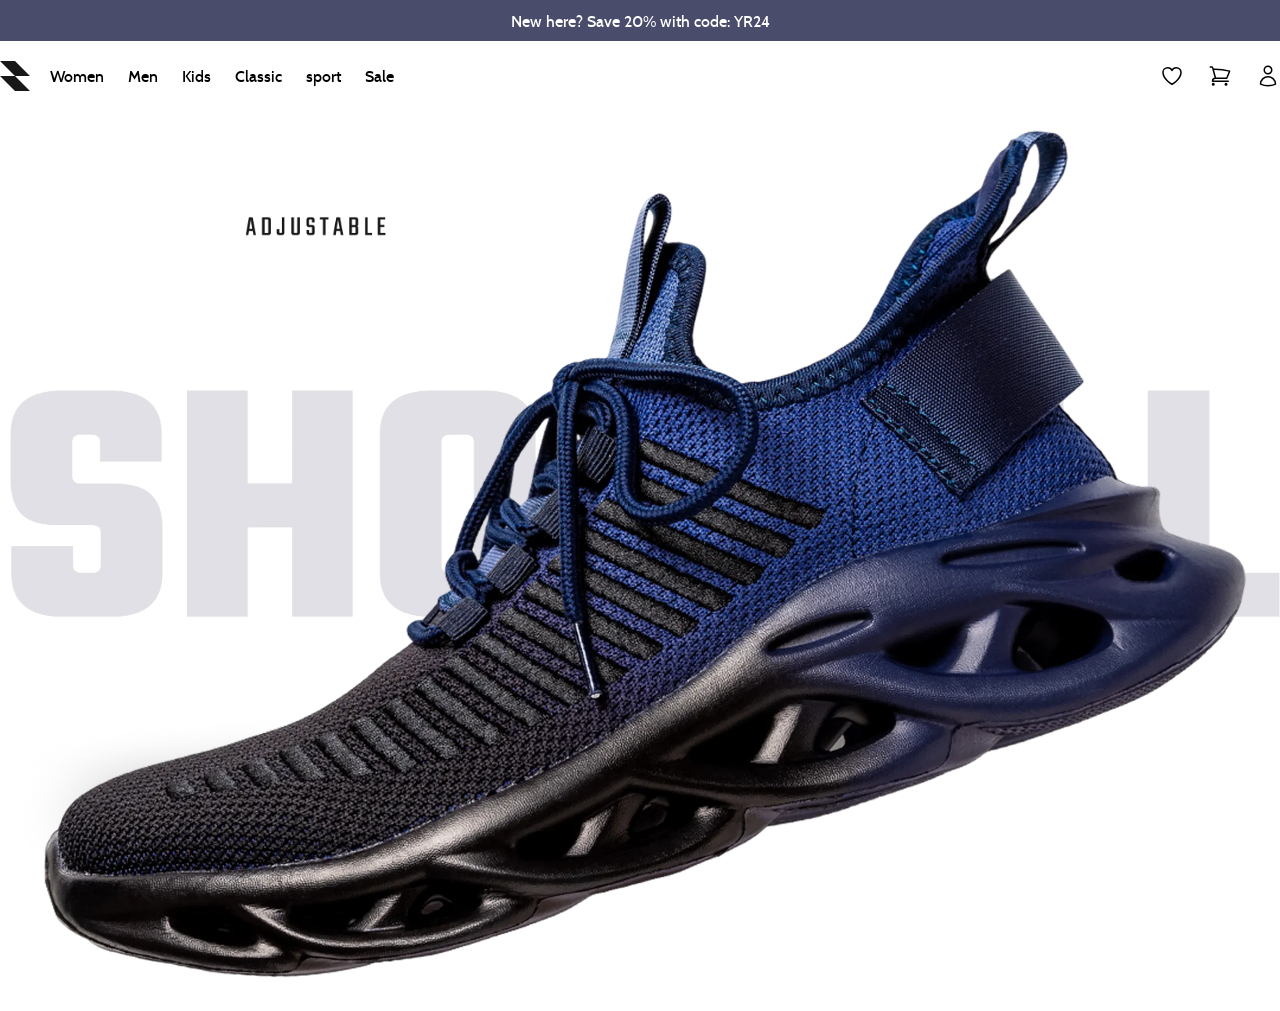
==== index.html @ 5d5257fc "add hero section and some changes" ====
<!doctype html>
<html lang="en" dir="ltr">
  <head>
    <meta charset="UTF-8" />
    <meta name="viewport" content="width=device-width, initial-scale=1.0" />
    <title>Document</title>
    <link rel="stylesheet" href="./public/font/font.css" />
    <link rel="stylesheet" href="./src/output.css" />
  </head>

  <body class="selection:bg-fuchsia-300 selection:text-fuchsia-900">
    <!-- banner befor header -->
    <div
      class="bg-[#4A4C6C] h-[41px] text-white flex items-center justify-center"
    >
      <p>New here? Save 20% with code: YR24</p>
    </div>
    <!-- header -->
    <header
      class="grid grid-cols-1 md:grid-cols-2 items-center container m-auto h-[70px]"
    >
      <!-- left header -->
      <div class="flex items-center gap-5">
        <!-- logo -->
        <div>
          <svg
            width="30"
            height="30"
            viewBox="0 0 30 30"
            fill="none"
            xmlns="http://www.w3.org/2000/svg"
          >
            <path
              d="M15 0H0L15 15H0L15 30H30L15 15H30L15 0Z"
              fill-rule="evenodd"
              clip-rule="evenodd"
              fill="#181818"
            />
          </svg>
        </div>
        <!-- main menu -->
        <ul class="flex gap-[24px]">
          <li>
            <a href="http://" target="_blank" rel="noopener noreferrer"
              >Women</a
            >
          </li>
          <li>
            <a href="http://" target="_blank" rel="noopener noreferrer">Men</a>
          </li>
          <li>
            <a href="http://" target="_blank" rel="noopener noreferrer">Kids</a>
          </li>
          <li>
            <a href="http://" target="_blank" rel="noopener noreferrer"
              >Classic</a
            >
          </li>
          <li>
            <a href="http://" target="_blank" rel="noopener noreferrer"
              >sport</a
            >
          </li>
          <li>
            <a href="http://" target="_blank" rel="noopener noreferrer">Sale</a>
          </li>
        </ul>
      </div>
      <!-- right header -->
      <div class="flex gap-[24px] ml-auto">
        <!-- love svg -->
        <div>
          <svg
            xmlns="http://www.w3.org/2000/svg"
            fill="none"
            viewBox="0 0 24 24"
            stroke-width="1.5"
            stroke="currentColor"
            class="size-6"
          >
            <path
              stroke-linecap="round"
              stroke-linejoin="round"
              d="M21 8.25c0-2.485-2.099-4.5-4.688-4.5-1.935 0-3.597 1.126-4.312 2.733-.715-1.607-2.377-2.733-4.313-2.733C5.1 3.75 3 5.765 3 8.25c0 7.22 9 12 9 12s9-4.78 9-12Z"
            />
          </svg>
        </div>
        <!-- shop svg -->
        <div>
          <svg
            xmlns="http://www.w3.org/2000/svg"
            fill="none"
            viewBox="0 0 24 24"
            stroke-width="1.5"
            stroke="currentColor"
            class="size-6"
          >
            <path
              stroke-linecap="round"
              stroke-linejoin="round"
              d="M2.25 3h1.386c.51 0 .955.343 1.087.835l.383 1.437M7.5 14.25a3 3 0 0 0-3 3h15.75m-12.75-3h11.218c1.121-2.3 2.1-4.684 2.924-7.138a60.114 60.114 0 0 0-16.536-1.84M7.5 14.25 5.106 5.272M6 20.25a.75.75 0 1 1-1.5 0 .75.75 0 0 1 1.5 0Zm12.75 0a.75.75 0 1 1-1.5 0 .75.75 0 0 1 1.5 0Z"
            />
          </svg>
        </div>
        <!-- user svg -->
        <svg
          xmlns="http://www.w3.org/2000/svg"
          fill="none"
          viewBox="0 0 24 24"
          stroke-width="1.5"
          stroke="currentColor"
          class="size-6"
        >
          <path
            stroke-linecap="round"
            stroke-linejoin="round"
            d="M15.75 6a3.75 3.75 0 1 1-7.5 0 3.75 3.75 0 0 1 7.5 0ZM4.501 20.118a7.5 7.5 0 0 1 14.998 0A17.933 17.933 0 0 1 12 21.75c-2.676 0-5.216-.584-7.499-1.632Z"
          />
        </svg>
      </div>
    </header>
    <main class="conteiner m-auto">
      <section
        class="bg-[url(/public/assets/images/back-hero-section.webp)] bg-contain bg-center bg-no-repeat h-screen flex justify-center"
      >
        <img
          src="./public/assets/images/Sport Shoes.webp"
          class="max-w-full h-screen animate-bounc transition duration-700 ease-in-out"
          alt=""
        />
      </section>
    </main>

    <footer class="bg-white antialiased"></footer>
  </body>
</html>
---- public/font/font.css ----
@font-face {
    font-family: 'vazir';
    src: url('./cabin.medium.ttf') format('truetype');
}


h1,
h2,
h3,
h4,
h5,
h6 {
    font-family: 'vazir';
}

html,
body {
    font-family: 'vazir';

}
---- src/output.css ----
/*! tailwindcss v4.3.3 | MIT License | https://tailwindcss.com */
@layer properties;
@layer theme, base, components, utilities;
@layer theme {
  :root, :host {
    --font-sans: -apple-system, BlinkMacSystemFont, "Segoe UI", Roboto, "Helvetica Neue",
      "Noto Sans", Arial, sans-serif, "Apple Color Emoji", "Segoe UI Emoji",
      "Segoe UI Symbol", "Noto Color Emoji";
    --font-mono: ui-monospace, SFMono-Regular, Menlo, Monaco, Consolas, "Liberation Mono",
      "Courier New", monospace;
    --color-red-500: oklch(63.7% 0.237 25.331);
    --color-green-300: oklch(87.1% 0.15 154.449);
    --color-green-400: oklch(79.2% 0.209 151.711);
    --color-green-500: oklch(72.3% 0.219 149.579);
    --color-green-950: oklch(26.6% 0.065 152.934);
    --color-sky-500: oklch(68.5% 0.169 237.323);
    --color-blue-500: oklch(62.3% 0.214 259.815);
    --color-indigo-50: oklch(96.2% 0.018 272.314);
    --color-indigo-200: oklch(87% 0.065 274.039);
    --color-indigo-300: oklch(78.5% 0.115 274.713);
    --color-indigo-500: oklch(58.5% 0.233 277.117);
    --color-indigo-900: oklch(35.9% 0.144 278.697);
    --color-violet-50: oklch(96.9% 0.016 293.756);
    --color-violet-100: oklch(94.3% 0.029 294.588);
    --color-violet-700: oklch(49.1% 0.27 292.581);
    --color-purple-500: oklch(62.7% 0.265 303.9);
    --color-fuchsia-300: oklch(83.3% 0.145 321.434);
    --color-fuchsia-900: oklch(40.1% 0.17 325.612);
    --color-gray-50: oklch(98.5% 0.002 247.839);
    --color-gray-100: oklch(96.7% 0.003 264.542);
    --color-gray-200: oklch(92.8% 0.006 264.531);
    --color-gray-300: oklch(87.2% 0.01 258.338);
    --color-gray-400: oklch(70.7% 0.022 261.325);
    --color-gray-500: oklch(55.1% 0.027 264.364);
    --color-gray-600: oklch(44.6% 0.03 256.802);
    --color-gray-700: oklch(37.3% 0.034 259.733);
    --color-gray-800: oklch(27.8% 0.033 256.848);
    --color-gray-900: oklch(21% 0.034 264.665);
    --color-white: #fff;
    --spacing: 0.25rem;
    --breakpoint-md: 48rem;
    --breakpoint-xl: 80rem;
    --container-md: 28rem;
    --container-lg: 32rem;
    --container-2xl: 42rem;
    --container-7xl: 80rem;
    --text-xs: 0.75rem;
    --text-xs--line-height: calc(1 / 0.75);
    --text-sm: 0.875rem;
    --text-sm--line-height: calc(1.25 / 0.875);
    --text-base: 1rem;
    --text-base--line-height: calc(1.5 / 1);
    --text-lg: 1.125rem;
    --text-lg--line-height: calc(1.75 / 1.125);
    --text-xl: 1.25rem;
    --text-xl--line-height: calc(1.75 / 1.25);
    --text-2xl: 1.5rem;
    --text-2xl--line-height: calc(2 / 1.5);
    --text-3xl: 1.875rem;
    --text-3xl--line-height: calc(2.25 / 1.875);
    --text-4xl: 2.25rem;
    --text-4xl--line-height: calc(2.5 / 2.25);
    --text-5xl: 3rem;
    --text-5xl--line-height: 1;
    --text-6xl: 3.75rem;
    --text-6xl--line-height: 1;
    --font-weight-light: 300;
    --font-weight-normal: 400;
    --font-weight-medium: 500;
    --font-weight-semibold: 600;
    --font-weight-bold: 700;
    --font-weight-extrabold: 800;
    --tracking-tight: -0.025em;
    --leading-tight: 1.25;
    --radius-sm: 0.25rem;
    --radius-lg: 0.5rem;
    --radius-4xl: 2rem;
    --ease-in-out: cubic-bezier(0.4, 0, 0.2, 1);
    --animate-spin: spin 1s linear infinite;
    --animate-ping: ping 1s cubic-bezier(0, 0, 0.2, 1) infinite;
    --animate-pulse: pulse 2s cubic-bezier(0.4, 0, 0.6, 1) infinite;
    --animate-bounce: bounce 1s infinite;
    --default-transition-duration: 150ms;
    --default-transition-timing-function: cubic-bezier(0.4, 0, 0.2, 1);
    --default-font-family: var(--font-sans);
    --default-mono-font-family: var(--font-mono);
  }
}
@layer base {
  *, ::after, ::before, ::backdrop, ::file-selector-button {
    box-sizing: border-box;
    margin: 0;
    padding: 0;
    border: 0 solid;
  }
  html, :host {
    line-height: 1.5;
    -webkit-text-size-adjust: 100%;
    tab-size: 4;
    font-family: var(--default-font-family, -apple-system, BlinkMacSystemFont, "Segoe UI", Roboto, "Helvetica Neue", "Noto Sans", Arial, sans-serif, "Apple Color Emoji", "Segoe UI Emoji", "Segoe UI Symbol", "Noto Color Emoji");
    font-feature-settings: var(--default-font-feature-settings, normal);
    font-variation-settings: var(--default-font-variation-settings, normal);
    -webkit-tap-highlight-color: transparent;
  }
  hr {
    height: 0;
    color: inherit;
    border-top-width: 1px;
  }
  abbr:where([title]) {
    -webkit-text-decoration: underline dotted;
    text-decoration: underline dotted;
  }
  h1, h2, h3, h4, h5, h6 {
    font-size: inherit;
    font-weight: inherit;
  }
  a {
    color: inherit;
    -webkit-text-decoration: inherit;
    text-decoration: inherit;
  }
  b, strong {
    font-weight: bolder;
  }
  code, kbd, samp, pre {
    font-family: var(--default-mono-font-family, ui-monospace, SFMono-Regular, Menlo, Monaco, Consolas, "Liberation Mono", "Courier New", monospace);
    font-feature-settings: var(--default-mono-font-feature-settings, normal);
    font-variation-settings: var(--default-mono-font-variation-settings, normal);
    font-size: 1em;
  }
  small {
    font-size: 80%;
  }
  sub, sup {
    font-size: 75%;
    line-height: 0;
    position: relative;
    vertical-align: baseline;
  }
  sub {
    bottom: -0.25em;
  }
  sup {
    top: -0.5em;
  }
  table {
    text-indent: 0;
    border-color: inherit;
    border-collapse: collapse;
  }
  :-moz-focusring:where(:not(iframe)) {
    outline: auto;
  }
  progress {
    vertical-align: baseline;
  }
  summary {
    display: list-item;
  }
  ol, ul, menu {
    list-style: none;
  }
  img, svg, video, canvas, audio, iframe, embed, object {
    display: block;
    vertical-align: middle;
  }
  img, video {
    max-width: 100%;
    height: auto;
  }
  button, input, select, optgroup, textarea, ::file-selector-button {
    font: inherit;
    font-feature-settings: inherit;
    font-variation-settings: inherit;
    letter-spacing: inherit;
    color: inherit;
    border-radius: 0;
    background-color: transparent;
    opacity: 1;
  }
  :where(select:is([multiple], [size])) optgroup {
    font-weight: bolder;
  }
  :where(select:is([multiple], [size])) optgroup option {
    padding-inline-start: 20px;
  }
  ::file-selector-button {
    margin-inline-end: 4px;
  }
  ::placeholder {
    opacity: 1;
  }
  @supports (not (-webkit-appearance: -apple-pay-button))  or (contain-intrinsic-size: 1px) {
    ::placeholder {
      color: currentcolor;
      @supports (color: color-mix(in lab, red, red)) {
        color: color-mix(in oklab, currentcolor 50%, transparent);
      }
    }
  }
  textarea {
    resize: vertical;
  }
  ::-webkit-search-decoration {
    -webkit-appearance: none;
  }
  ::-webkit-date-and-time-value {
    min-height: 1lh;
    text-align: inherit;
  }
  ::-webkit-datetime-edit {
    display: inline-flex;
  }
  ::-webkit-datetime-edit-fields-wrapper {
    padding: 0;
  }
  ::-webkit-datetime-edit, ::-webkit-datetime-edit-year-field, ::-webkit-datetime-edit-month-field, ::-webkit-datetime-edit-day-field, ::-webkit-datetime-edit-hour-field, ::-webkit-datetime-edit-minute-field, ::-webkit-datetime-edit-second-field, ::-webkit-datetime-edit-millisecond-field, ::-webkit-datetime-edit-meridiem-field {
    padding-block: 0;
  }
  ::-webkit-calendar-picker-indicator {
    line-height: 1;
  }
  :-moz-ui-invalid {
    box-shadow: none;
  }
  button, input:where([type="button"], [type="reset"], [type="submit"]), ::file-selector-button {
    appearance: button;
  }
  ::-webkit-inner-spin-button, ::-webkit-outer-spin-button {
    height: auto;
  }
  [hidden]:where(:not([hidden="until-found"])) {
    display: none !important;
  }
}
@layer utilities {
  .sr-only {
    position: absolute;
    width: 1px;
    height: 1px;
    padding: 0;
    margin: -1px;
    overflow: hidden;
    clip-path: inset(50%);
    white-space: nowrap;
    border-width: 0;
  }
  .relative {
    position: relative;
  }
  .container {
    width: 100%;
    @media (width >= 40rem) {
      max-width: 40rem;
    }
    @media (width >= 48rem) {
      max-width: 48rem;
    }
    @media (width >= 64rem) {
      max-width: 64rem;
    }
    @media (width >= 80rem) {
      max-width: 80rem;
    }
    @media (width >= 96rem) {
      max-width: 96rem;
    }
  }
  .m-auto {
    margin: auto;
  }
  .mx-auto {
    margin-inline: auto;
  }
  .-mt-1 {
    margin-top: calc(var(--spacing) * -1);
  }
  .mt-4 {
    margin-top: calc(var(--spacing) * 4);
  }
  .mt-6 {
    margin-top: calc(var(--spacing) * 6);
  }
  .mr-2 {
    margin-right: calc(var(--spacing) * 2);
  }
  .mr-3 {
    margin-right: calc(var(--spacing) * 3);
  }
  .mb-1 {
    margin-bottom: var(--spacing);
  }
  .mb-2 {
    margin-bottom: calc(var(--spacing) * 2);
  }
  .mb-3 {
    margin-bottom: calc(var(--spacing) * 3);
  }
  .mb-4 {
    margin-bottom: calc(var(--spacing) * 4);
  }
  .mb-6 {
    margin-bottom: calc(var(--spacing) * 6);
  }
  .ml-1 {
    margin-left: var(--spacing);
  }
  .ml-3 {
    margin-left: calc(var(--spacing) * 3);
  }
  .ml-auto {
    margin-left: auto;
  }
  .block {
    display: block;
  }
  .flex {
    display: flex;
  }
  .grid {
    display: grid;
  }
  .hidden {
    display: none;
  }
  .inline-flex {
    display: inline-flex;
  }
  .table {
    display: table;
  }
  .size-6 {
    width: calc(var(--spacing) * 6);
    height: calc(var(--spacing) * 6);
  }
  .h-4 {
    height: calc(var(--spacing) * 4);
  }
  .h-5 {
    height: calc(var(--spacing) * 5);
  }
  .h-6 {
    height: calc(var(--spacing) * 6);
  }
  .h-7 {
    height: calc(var(--spacing) * 7);
  }
  .h-8 {
    height: calc(var(--spacing) * 8);
  }
  .h-\[41px\] {
    height: 41px;
  }
  .h-\[70px\] {
    height: 70px;
  }
  .h-screen {
    height: 100vh;
  }
  .w-4 {
    width: calc(var(--spacing) * 4);
  }
  .w-5 {
    width: calc(var(--spacing) * 5);
  }
  .w-6 {
    width: calc(var(--spacing) * 6);
  }
  .w-7 {
    width: calc(var(--spacing) * 7);
  }
  .w-8 {
    width: calc(var(--spacing) * 8);
  }
  .w-auto {
    width: auto;
  }
  .w-full {
    width: 100%;
  }
  .max-w-7xl {
    max-width: var(--container-7xl);
  }
  .max-w-full {
    max-width: 100%;
  }
  .max-w-screen-xl {
    max-width: var(--breakpoint-xl);
  }
  .min-w-0 {
    min-width: 0px;
  }
  .flex-1 {
    flex: 1;
  }
  .border-collapse {
    border-collapse: collapse;
  }
  .transform {
    transform: var(--tw-rotate-x,) var(--tw-rotate-y,) var(--tw-rotate-z,) var(--tw-skew-x,) var(--tw-skew-y,);
  }
  .animate-bounce {
    animation: var(--animate-bounce);
  }
  .animate-ping {
    animation: var(--animate-ping);
  }
  .animate-pulse {
    animation: var(--animate-pulse);
  }
  .animate-spin {
    animation: var(--animate-spin);
  }
  .cursor-pointer {
    cursor: pointer;
  }
  .resize {
    resize: both;
  }
  .grid-cols-1 {
    grid-template-columns: repeat(1, minmax(0, 1fr));
  }
  .grid-cols-2 {
    grid-template-columns: repeat(2, minmax(0, 1fr));
  }
  .flex-col {
    flex-direction: column;
  }
  .flex-wrap {
    flex-wrap: wrap;
  }
  .items-center {
    align-items: center;
  }
  .items-end {
    align-items: flex-end;
  }
  .items-start {
    align-items: flex-start;
  }
  .justify-between {
    justify-content: space-between;
  }
  .justify-center {
    justify-content: center;
  }
  .gap-4 {
    gap: calc(var(--spacing) * 4);
  }
  .gap-5 {
    gap: calc(var(--spacing) * 5);
  }
  .gap-6 {
    gap: calc(var(--spacing) * 6);
  }
  .gap-8 {
    gap: calc(var(--spacing) * 8);
  }
  .gap-\[24px\] {
    gap: 24px;
  }
  :where(.space-y-3 > :not(:last-child)) {
    --tw-space-y-reverse: 0;
    margin-block-start: calc(calc(var(--spacing) * 3) * var(--tw-space-y-reverse));
    margin-block-end: calc(calc(var(--spacing) * 3) * calc(1 - var(--tw-space-y-reverse)));
  }
  :where(.space-y-4 > :not(:last-child)) {
    --tw-space-y-reverse: 0;
    margin-block-start: calc(calc(var(--spacing) * 4) * var(--tw-space-y-reverse));
    margin-block-end: calc(calc(var(--spacing) * 4) * calc(1 - var(--tw-space-y-reverse)));
  }
  :where(.space-y-5 > :not(:last-child)) {
    --tw-space-y-reverse: 0;
    margin-block-start: calc(calc(var(--spacing) * 5) * var(--tw-space-y-reverse));
    margin-block-end: calc(calc(var(--spacing) * 5) * calc(1 - var(--tw-space-y-reverse)));
  }
  :where(.space-x-4 > :not(:last-child)) {
    --tw-space-x-reverse: 0;
    margin-inline-start: calc(calc(var(--spacing) * 4) * var(--tw-space-x-reverse));
    margin-inline-end: calc(calc(var(--spacing) * 4) * calc(1 - var(--tw-space-x-reverse)));
  }
  .self-center {
    align-self: center;
  }
  .rounded {
    border-radius: 0.25rem;
  }
  .rounded-lg {
    border-radius: var(--radius-lg);
  }
  .border {
    border-style: var(--tw-border-style);
    border-width: 1px;
  }
  .border-b {
    border-bottom-style: var(--tw-border-style);
    border-bottom-width: 1px;
  }
  .border-gray-100 {
    border-color: var(--color-gray-100);
  }
  .border-gray-200 {
    border-color: var(--color-gray-200);
  }
  .border-gray-300 {
    border-color: var(--color-gray-300);
  }
  .bg-\[\#4A4C6C\] {
    background-color: #4A4C6C;
  }
  .bg-gray-50 {
    background-color: var(--color-gray-50);
  }
  .bg-gray-800 {
    background-color: var(--color-gray-800);
  }
  .bg-red-500 {
    background-color: var(--color-red-500);
  }
  .bg-white {
    background-color: var(--color-white);
  }
  .bg-\[url\(\'\.\/\'\)\] {
    background-image: url('./');
  }
  .bg-\[url\(\'\.\/public\/\'\)\] {
    background-image: url('./public/');
  }
  .bg-\[url\(\'\.\/public\/assets\/\'\)\] {
    background-image: url('./public/assets/');
  }
  .bg-\[url\(\'\.\/public\/assets\/images\/\'\)\] {
    background-image: url('./public/assets/images/');
  }
  .bg-\[url\(\'\.\/public\/assets\/images\/back-hero-section\.webp\'\)\] {
    background-image: url('./public/assets/images/back-hero-section.webp');
  }
  .bg-\[url\(\)\] {
    background-image: url();
  }
  .bg-\[url\(\.\/public\/assets\/images\/back-hero-section\.webp\)\] {
    background-image: url(./public/assets/images/back-hero-section.webp);
  }
  .bg-\[url\(\/public\/assets\/images\/back-hero-section\.webp\)\] {
    background-image: url(/public/assets/images/back-hero-section.webp);
  }
  .bg-contain {
    background-size: contain;
  }
  .bg-cover {
    background-size: cover;
  }
  .bg-center {
    background-position: center;
  }
  .bg-no-repeat {
    background-repeat: no-repeat;
  }
  .p-2 {
    padding: calc(var(--spacing) * 2);
  }
  .p-2\.5 {
    padding: calc(var(--spacing) * 2.5);
  }
  .p-3 {
    padding: calc(var(--spacing) * 3);
  }
  .p-6 {
    padding: calc(var(--spacing) * 6);
  }
  .px-4 {
    padding-inline: calc(var(--spacing) * 4);
  }
  .px-5 {
    padding-inline: calc(var(--spacing) * 5);
  }
  .px-6 {
    padding-inline: calc(var(--spacing) * 6);
  }
  .py-2 {
    padding-block: calc(var(--spacing) * 2);
  }
  .py-2\.5 {
    padding-block: calc(var(--spacing) * 2.5);
  }
  .py-3 {
    padding-block: calc(var(--spacing) * 3);
  }
  .py-6 {
    padding-block: calc(var(--spacing) * 6);
  }
  .py-8 {
    padding-block: calc(var(--spacing) * 8);
  }
  .pr-4 {
    padding-right: calc(var(--spacing) * 4);
  }
  .pl-3 {
    padding-left: calc(var(--spacing) * 3);
  }
  .text-center {
    text-align: center;
  }
  .text-left {
    text-align: left;
  }
  .font-sans {
    font-family: var(--font-sans);
  }
  .text-2xl {
    font-size: var(--text-2xl);
    line-height: var(--tw-leading, var(--text-2xl--line-height));
  }
  .text-base {
    font-size: var(--text-base);
    line-height: var(--tw-leading, var(--text-base--line-height));
  }
  .text-sm {
    font-size: var(--text-sm);
    line-height: var(--tw-leading, var(--text-sm--line-height));
  }
  .text-xl {
    font-size: var(--text-xl);
    line-height: var(--tw-leading, var(--text-xl--line-height));
  }
  .text-xs {
    font-size: var(--text-xs);
    line-height: var(--tw-leading, var(--text-xs--line-height));
  }
  .leading-tight {
    --tw-leading: var(--leading-tight);
    line-height: var(--leading-tight);
  }
  .font-bold {
    --tw-font-weight: var(--font-weight-bold);
    font-weight: var(--font-weight-bold);
  }
  .font-light {
    --tw-font-weight: var(--font-weight-light);
    font-weight: var(--font-weight-light);
  }
  .font-medium {
    --tw-font-weight: var(--font-weight-medium);
    font-weight: var(--font-weight-medium);
  }
  .font-semibold {
    --tw-font-weight: var(--font-weight-semibold);
    font-weight: var(--font-weight-semibold);
  }
  .tracking-tight {
    --tw-tracking: var(--tracking-tight);
    letter-spacing: var(--tracking-tight);
  }
  .whitespace-nowrap {
    white-space: nowrap;
  }
  .text-gray-500 {
    color: var(--color-gray-500);
  }
  .text-gray-700 {
    color: var(--color-gray-700);
  }
  .text-gray-800 {
    color: var(--color-gray-800);
  }
  .text-gray-900 {
    color: var(--color-gray-900);
  }
  .text-white {
    color: var(--color-white);
  }
  .uppercase {
    text-transform: uppercase;
  }
  .underline {
    text-decoration-line: underline;
  }
  .antialiased {
    -webkit-font-smoothing: antialiased;
    -moz-osx-font-smoothing: grayscale;
  }
  .shadow {
    --tw-shadow: 0 1px 3px 0 var(--tw-shadow-color, rgb(0 0 0 / 0.1)), 0 1px 2px -1px var(--tw-shadow-color, rgb(0 0 0 / 0.1));
    box-shadow: var(--tw-inset-shadow), var(--tw-inset-ring-shadow), var(--tw-ring-offset-shadow), var(--tw-ring-shadow), var(--tw-shadow);
  }
  .outline {
    outline-style: var(--tw-outline-style);
    outline-width: 1px;
  }
  .transition {
    transition-property: color, background-color, border-color, outline-color, text-decoration-color, fill, stroke, --tw-gradient-from, --tw-gradient-via, --tw-gradient-to, opacity, box-shadow, transform, translate, scale, rotate, filter, -webkit-backdrop-filter, backdrop-filter, display, content-visibility, overlay, pointer-events;
    transition-timing-function: var(--tw-ease, var(--default-transition-timing-function));
    transition-duration: var(--tw-duration, var(--default-transition-duration));
  }
  .duration-150 {
    --tw-duration: 150ms;
    transition-duration: 150ms;
  }
  .duration-700 {
    --tw-duration: 700ms;
    transition-duration: 700ms;
  }
  .ease-in-out {
    --tw-ease: var(--ease-in-out);
    transition-timing-function: var(--ease-in-out);
  }
  .selection\:bg-fuchsia-300 ::selection {
    background-color: var(--color-fuchsia-300);
  }
  .selection\:bg-fuchsia-300::selection {
    background-color: var(--color-fuchsia-300);
  }
  .selection\:text-fuchsia-900 ::selection {
    color: var(--color-fuchsia-900);
  }
  .selection\:text-fuchsia-900::selection {
    color: var(--color-fuchsia-900);
  }
  @media (hover: hover) {
    .hover\:bg-gray-50:hover {
      background-color: var(--color-gray-50);
    }
    .hover\:bg-gray-100:hover {
      background-color: var(--color-gray-100);
    }
    .hover\:bg-gray-700:hover {
      background-color: var(--color-gray-700);
    }
    .hover\:text-gray-900:hover {
      color: var(--color-gray-900);
    }
    .hover\:no-underline:hover {
      text-decoration-line: none;
    }
    .hover\:underline:hover {
      text-decoration-line: underline;
    }
  }
  .focus\:ring-2:focus {
    --tw-ring-shadow: var(--tw-ring-inset,) 0 0 0 calc(2px + var(--tw-ring-offset-width)) var(--tw-ring-color, currentcolor);
    box-shadow: var(--tw-inset-shadow), var(--tw-inset-ring-shadow), var(--tw-ring-offset-shadow), var(--tw-ring-shadow), var(--tw-shadow);
  }
  .focus\:ring-3:focus {
    --tw-ring-shadow: var(--tw-ring-inset,) 0 0 0 calc(3px + var(--tw-ring-offset-width)) var(--tw-ring-color, currentcolor);
    box-shadow: var(--tw-inset-shadow), var(--tw-inset-ring-shadow), var(--tw-ring-offset-shadow), var(--tw-ring-shadow), var(--tw-shadow);
  }
  .focus\:ring-4:focus {
    --tw-ring-shadow: var(--tw-ring-inset,) 0 0 0 calc(4px + var(--tw-ring-offset-width)) var(--tw-ring-color, currentcolor);
    box-shadow: var(--tw-inset-shadow), var(--tw-inset-ring-shadow), var(--tw-ring-offset-shadow), var(--tw-ring-shadow), var(--tw-shadow);
  }
  .focus\:ring-gray-200:focus {
    --tw-ring-color: var(--color-gray-200);
  }
  .focus\:ring-gray-300:focus {
    --tw-ring-color: var(--color-gray-300);
  }
  .focus\:outline-none:focus {
    --tw-outline-style: none;
    outline-style: none;
  }
  @media (width >= 40rem) {
    .sm\:flex {
      display: flex;
    }
    .sm\:h-9 {
      height: calc(var(--spacing) * 9);
    }
    .sm\:w-96 {
      width: calc(var(--spacing) * 96);
    }
    .sm\:w-auto {
      width: auto;
    }
    .sm\:max-w-md {
      max-width: var(--container-md);
    }
    :where(.sm\:space-y-0 > :not(:last-child)) {
      --tw-space-y-reverse: 0;
      margin-block-start: 0;
      margin-block-end: 0;
    }
    .sm\:p-8 {
      padding: calc(var(--spacing) * 8);
    }
  }
  @media (width >= 48rem) {
    .md\:mt-0 {
      margin-top: 0px;
    }
    .md\:mt-8 {
      margin-top: calc(var(--spacing) * 8);
    }
    .md\:h-screen {
      height: 100vh;
    }
    .md\:grid-cols-2 {
      grid-template-columns: repeat(2, minmax(0, 1fr));
    }
    .md\:gap-8 {
      gap: calc(var(--spacing) * 8);
    }
    :where(.md\:space-y-6 > :not(:last-child)) {
      --tw-space-y-reverse: 0;
      margin-block-start: calc(calc(var(--spacing) * 6) * var(--tw-space-y-reverse));
      margin-block-end: calc(calc(var(--spacing) * 6) * calc(1 - var(--tw-space-y-reverse)));
    }
    .md\:py-8 {
      padding-block: calc(var(--spacing) * 8);
    }
    .md\:text-2xl {
      font-size: var(--text-2xl);
      line-height: var(--tw-leading, var(--text-2xl--line-height));
    }
  }
  @media (width >= 64rem) {
    .lg\:order-1 {
      order: 1;
    }
    .lg\:order-2 {
      order: 2;
    }
    .lg\:mt-0 {
      margin-top: 0px;
    }
    .lg\:flex {
      display: flex;
    }
    .lg\:hidden {
      display: none;
    }
    .lg\:w-auto {
      width: auto;
    }
    .lg\:w-full {
      width: 100%;
    }
    .lg\:max-w-lg {
      max-width: var(--container-lg);
    }
    .lg\:flex-row {
      flex-direction: row;
    }
    :where(.lg\:space-x-8 > :not(:last-child)) {
      --tw-space-x-reverse: 0;
      margin-inline-start: calc(calc(var(--spacing) * 8) * var(--tw-space-x-reverse));
      margin-inline-end: calc(calc(var(--spacing) * 8) * calc(1 - var(--tw-space-x-reverse)));
    }
    .lg\:border-0 {
      border-style: var(--tw-border-style);
      border-width: 0px;
    }
    .lg\:bg-transparent {
      background-color: transparent;
    }
    .lg\:p-0 {
      padding: 0px;
    }
    .lg\:px-5 {
      padding-inline: calc(var(--spacing) * 5);
    }
    .lg\:px-6 {
      padding-inline: calc(var(--spacing) * 6);
    }
    .lg\:py-0 {
      padding-block: 0px;
    }
    .lg\:py-2\.5 {
      padding-block: calc(var(--spacing) * 2.5);
    }
    .lg\:py-16 {
      padding-block: calc(var(--spacing) * 16);
    }
    @media (hover: hover) {
      .lg\:hover\:bg-transparent:hover {
        background-color: transparent;
      }
    }
  }
  @media (width >= 80rem) {
    .xl\:flex {
      display: flex;
    }
    .xl\:grid-cols-3 {
      grid-template-columns: repeat(3, minmax(0, 1fr));
    }
    .xl\:items-center {
      align-items: center;
    }
    .xl\:justify-between {
      justify-content: space-between;
    }
    .xl\:justify-center {
      justify-content: center;
    }
    :where(.xl\:space-y-0 > :not(:last-child)) {
      --tw-space-y-reverse: 0;
      margin-block-start: 0;
      margin-block-end: 0;
    }
    .xl\:p-0 {
      padding: 0px;
    }
  }
  @media (width >= 96rem) {
    .\32 xl\:gap-24 {
      gap: calc(var(--spacing) * 24);
    }
    .\32 xl\:px-0 {
      padding-inline: 0px;
    }
  }
  @media (prefers-color-scheme: dark) {
    .dark\:block {
      display: block;
    }
    .dark\:hidden {
      display: none;
    }
    .dark\:border {
      border-style: var(--tw-border-style);
      border-width: 1px;
    }
    .dark\:border-gray-500 {
      border-color: var(--color-gray-500);
    }
    .dark\:border-gray-600 {
      border-color: var(--color-gray-600);
    }
    .dark\:border-gray-700 {
      border-color: var(--color-gray-700);
    }
    .dark\:bg-gray-600 {
      background-color: var(--color-gray-600);
    }
    .dark\:bg-gray-700 {
      background-color: var(--color-gray-700);
    }
    .dark\:bg-gray-800 {
      background-color: var(--color-gray-800);
    }
    .dark\:bg-gray-900 {
      background-color: var(--color-gray-900);
    }
    .dark\:text-gray-300 {
      color: var(--color-gray-300);
    }
    .dark\:text-gray-400 {
      color: var(--color-gray-400);
    }
    .dark\:text-white {
      color: var(--color-white);
    }
    .dark\:placeholder-gray-400::placeholder {
      color: var(--color-gray-400);
    }
    .dark\:ring-offset-gray-800 {
      --tw-ring-offset-color: var(--color-gray-800);
    }
    @media (hover: hover) {
      .dark\:hover\:bg-gray-500:hover {
        background-color: var(--color-gray-500);
      }
      .dark\:hover\:bg-gray-700:hover {
        background-color: var(--color-gray-700);
      }
      .dark\:hover\:text-white:hover {
        color: var(--color-white);
      }
    }
    .dark\:focus\:border-blue-500:focus {
      border-color: var(--color-blue-500);
    }
    .dark\:focus\:ring-blue-500:focus {
      --tw-ring-color: var(--color-blue-500);
    }
    .dark\:focus\:ring-gray-600:focus {
      --tw-ring-color: var(--color-gray-600);
    }
    .dark\:focus\:ring-gray-800:focus {
      --tw-ring-color: var(--color-gray-800);
    }
  }
  @media (width >= 64rem) {
    @media (prefers-color-scheme: dark) {
      @media (hover: hover) {
        .lg\:dark\:hover\:bg-transparent:hover {
          background-color: transparent;
        }
        .lg\:dark\:hover\:text-white:hover {
          color: var(--color-white);
        }
      }
    }
  }
}
@property --tw-rotate-x {
  syntax: "*";
  inherits: false;
}
@property --tw-rotate-y {
  syntax: "*";
  inherits: false;
}
@property --tw-rotate-z {
  syntax: "*";
  inherits: false;
}
@property --tw-skew-x {
  syntax: "*";
  inherits: false;
}
@property --tw-skew-y {
  syntax: "*";
  inherits: false;
}
@property --tw-space-y-reverse {
  syntax: "*";
  inherits: false;
  initial-value: 0;
}
@property --tw-space-x-reverse {
  syntax: "*";
  inherits: false;
  initial-value: 0;
}
@property --tw-border-style {
  syntax: "*";
  inherits: false;
  initial-value: solid;
}
@property --tw-leading {
  syntax: "*";
  inherits: false;
}
@property --tw-font-weight {
  syntax: "*";
  inherits: false;
}
@property --tw-tracking {
  syntax: "*";
  inherits: false;
}
@property --tw-shadow {
  syntax: "*";
  inherits: false;
  initial-value: 0 0 #0000;
}
@property --tw-shadow-color {
  syntax: "*";
  inherits: false;
}
@property --tw-shadow-alpha {
  syntax: "<percentage>";
  inherits: false;
  initial-value: 100%;
}
@property --tw-inset-shadow {
  syntax: "*";
  inherits: false;
  initial-value: 0 0 #0000;
}
@property --tw-inset-shadow-color {
  syntax: "*";
  inherits: false;
}
@property --tw-inset-shadow-alpha {
  syntax: "<percentage>";
  inherits: false;
  initial-value: 100%;
}
@property --tw-ring-color {
  syntax: "*";
  inherits: false;
}
@property --tw-ring-shadow {
  syntax: "*";
  inherits: false;
  initial-value: 0 0 #0000;
}
@property --tw-inset-ring-color {
  syntax: "*";
  inherits: false;
}
@property --tw-inset-ring-shadow {
  syntax: "*";
  inherits: false;
  initial-value: 0 0 #0000;
}
@property --tw-ring-inset {
  syntax: "*";
  inherits: false;
}
@property --tw-ring-offset-width {
  syntax: "<length>";
  inherits: false;
  initial-value: 0px;
}
@property --tw-ring-offset-color {
  syntax: "*";
  inherits: false;
  initial-value: #fff;
}
@property --tw-ring-offset-shadow {
  syntax: "*";
  inherits: false;
  initial-value: 0 0 #0000;
}
@property --tw-outline-style {
  syntax: "*";
  inherits: false;
  initial-value: solid;
}
@property --tw-duration {
  syntax: "*";
  inherits: false;
}
@property --tw-ease {
  syntax: "*";
  inherits: false;
}
@keyframes spin {
  to {
    transform: rotate(360deg);
  }
}
@keyframes ping {
  75%, 100% {
    transform: scale(2);
    opacity: 0;
  }
}
@keyframes pulse {
  50% {
    opacity: 0.5;
  }
}
@keyframes bounce {
  0%, 100% {
    transform: translateY(-25%);
    animation-timing-function: cubic-bezier(0.8, 0, 1, 1);
  }
  50% {
    transform: none;
    animation-timing-function: cubic-bezier(0, 0, 0.2, 1);
  }
}
@layer properties {
  @supports ((-webkit-hyphens: none) and (not (margin-trim: inline))) or ((-moz-orient: inline) and (not (color:rgb(from red r g b)))) {
    *, ::before, ::after, ::backdrop {
      --tw-rotate-x: initial;
      --tw-rotate-y: initial;
      --tw-rotate-z: initial;
      --tw-skew-x: initial;
      --tw-skew-y: initial;
      --tw-space-y-reverse: 0;
      --tw-space-x-reverse: 0;
      --tw-border-style: solid;
      --tw-leading: initial;
      --tw-font-weight: initial;
      --tw-tracking: initial;
      --tw-shadow: 0 0 #0000;
      --tw-shadow-color: initial;
      --tw-shadow-alpha: 100%;
      --tw-inset-shadow: 0 0 #0000;
      --tw-inset-shadow-color: initial;
      --tw-inset-shadow-alpha: 100%;
      --tw-ring-color: initial;
      --tw-ring-shadow: 0 0 #0000;
      --tw-inset-ring-color: initial;
      --tw-inset-ring-shadow: 0 0 #0000;
      --tw-ring-inset: initial;
      --tw-ring-offset-width: 0px;
      --tw-ring-offset-color: #fff;
      --tw-ring-offset-shadow: 0 0 #0000;
      --tw-outline-style: solid;
      --tw-duration: initial;
      --tw-ease: initial;
    }
  }
}
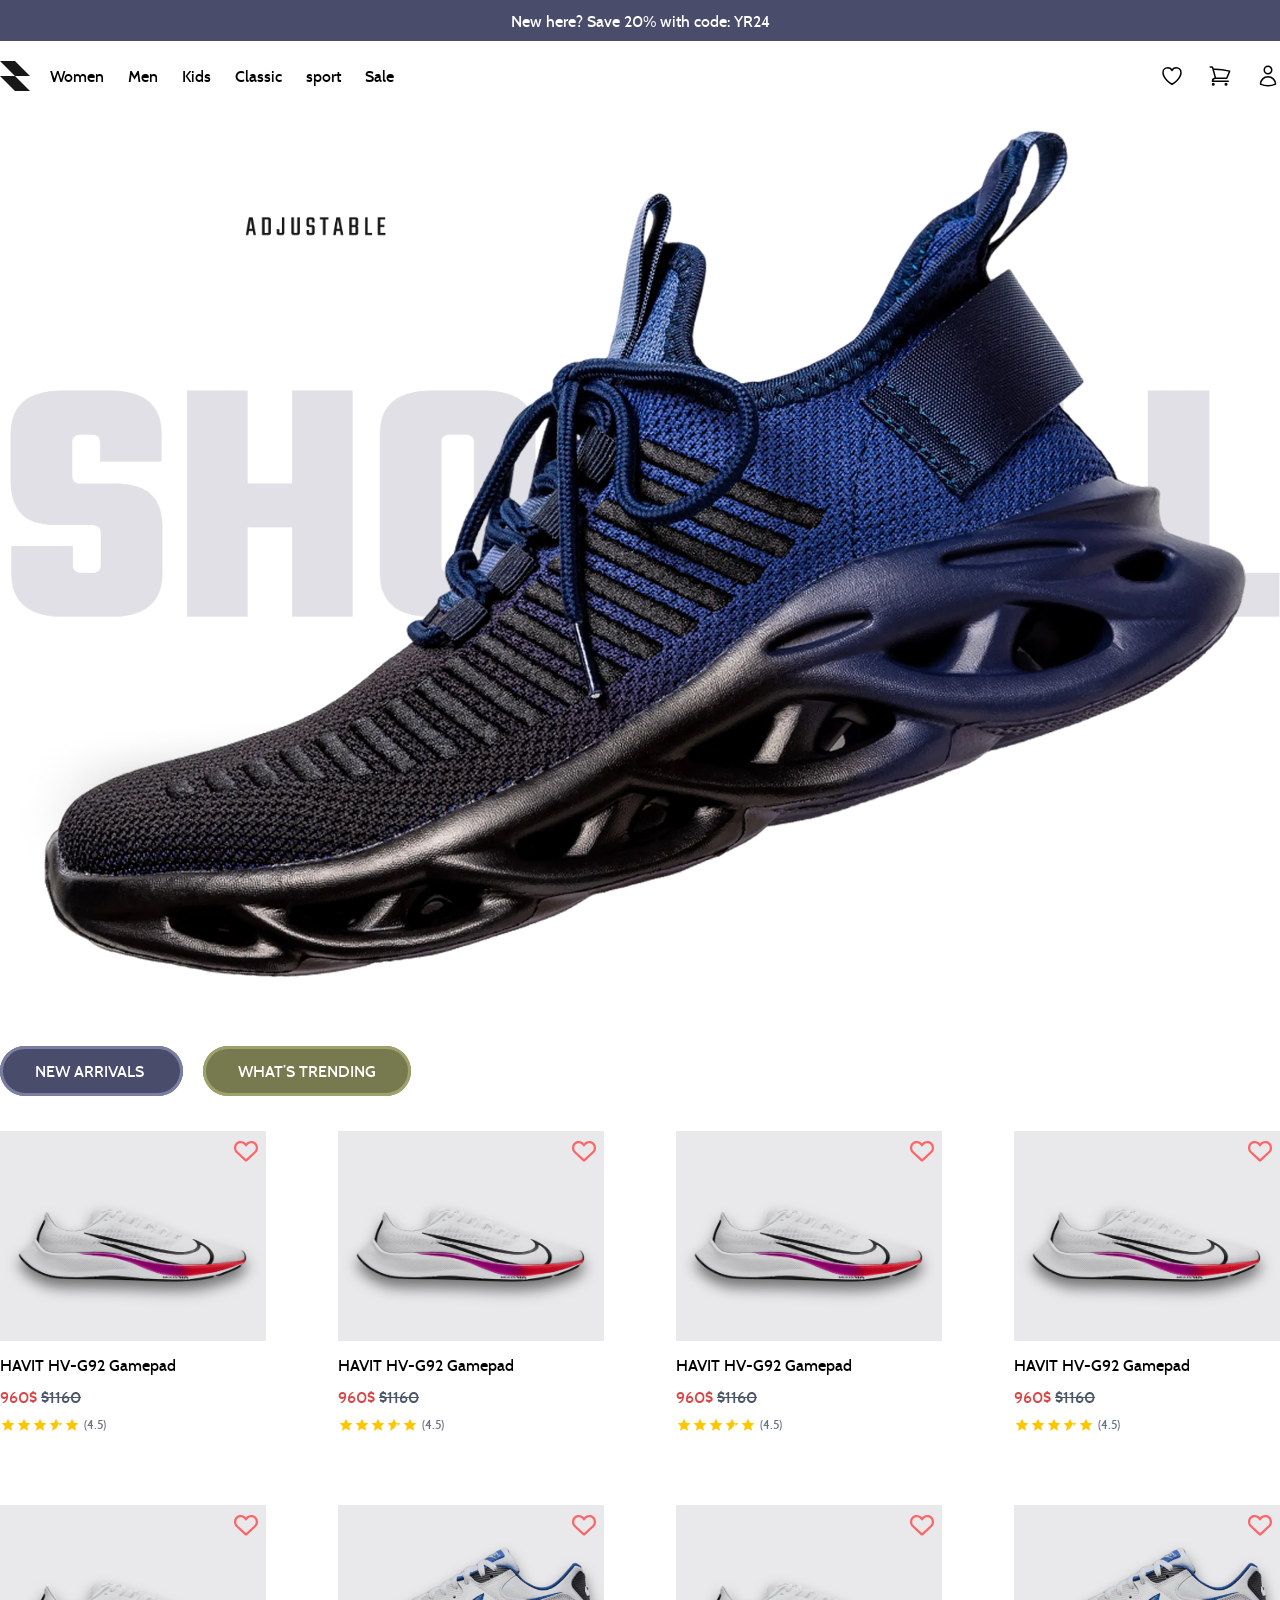
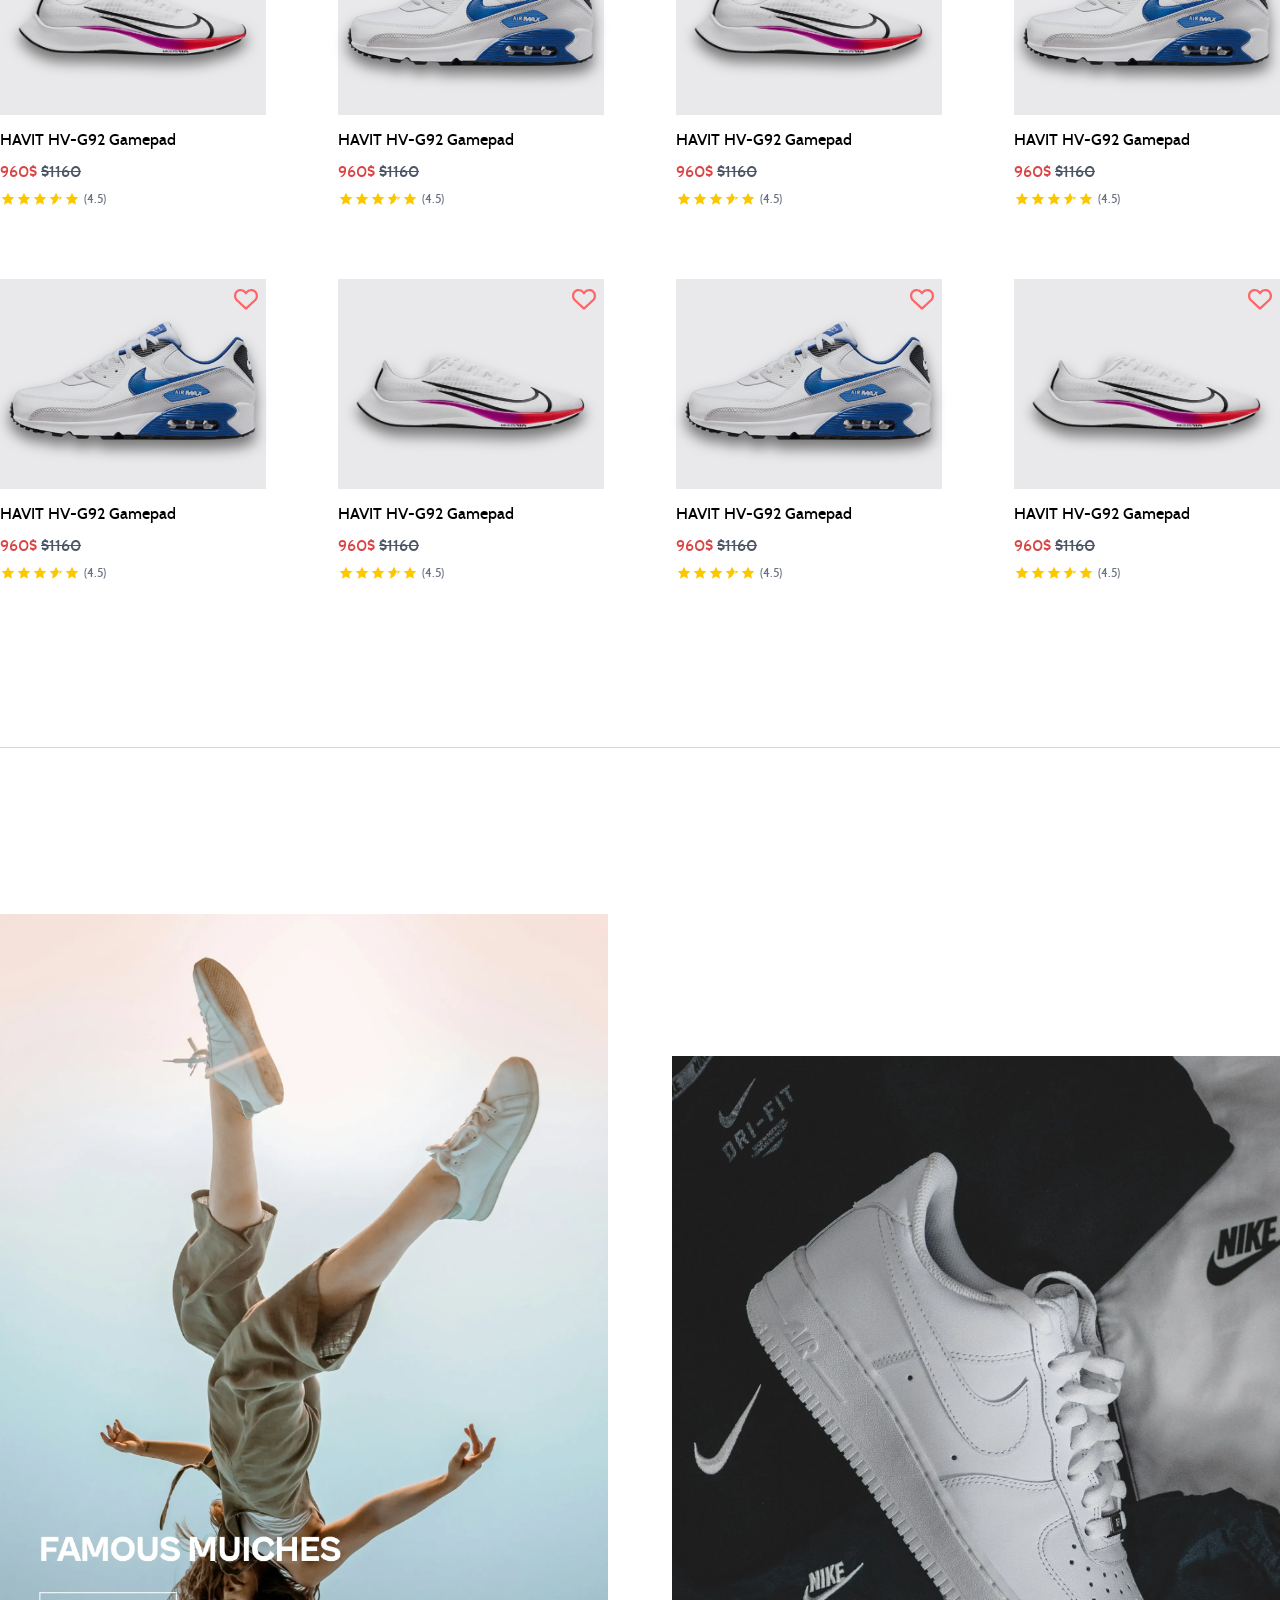
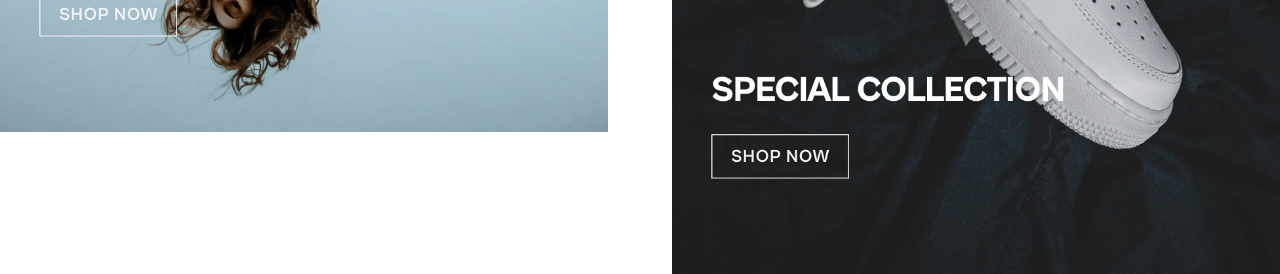
==== commit 2bb8844c: "add product section and add section banner and some changes" ====
--- a/index.html
+++ b/index.html
@@ -119,7 +119,7 @@
         </svg>
       </div>
     </header>
-    <main class="conteiner m-auto">
+    <main class="container m-auto">
       <section
         class="bg-[url(/public/assets/images/back-hero-section.webp)] bg-contain bg-center bg-no-repeat h-screen flex justify-center"
       >
@@ -129,6 +129,889 @@
           alt=""
         />
       </section>
+      <!-- product section -->
+      <section class="my-12">
+        <!-- title section -->
+        <div class="space-x-5">
+          <a
+            href=""
+            class="border border-3 border-[#7C7EA1] bg-[#4A4C6C] px-8 py-3 rounded-full text-white"
+          >
+            NEW ARRIVALS
+          </a>
+          <a
+            href=""
+            class="border border-3 border-[#9FA16D] bg-[#77794E] px-8 py-3 rounded-full text-white"
+          >
+            WHAT’S TRENDING
+          </a>
+        </div>
+        <!-- product items -->
+        <div class="grid grid-cols-2 md:grid-cols-4 gap-18 my-12">
+          <!-- product1 -->
+          <div class="space-y-3 group ralative ">
+            <!-- image -->
+            <div class="bg-[#E9E9EB] h-[210px] flex flex-col">
+              <div>
+                <svg
+                  class="text-red-400 w-6 h-auto fill-current ml-auto mr-2 mt-2 cursor-pointer hover:scale-110 transition-all duration-500"
+                  xmlns="http://www.w3.org/2000/svg"
+                  viewBox="0 0 512 512"
+                >
+                  <path
+                    d="M244 84L255.1 96L267.1 84.02C300.6 51.37 347 36.51 392.6 44.1C461.5 55.58 512 115.2 512 185.1V190.9C512 232.4 494.8 272.1 464.4 300.4L283.7 469.1C276.2 476.1 266.3 480 256 480C245.7 480 235.8 476.1 228.3 469.1L47.59 300.4C17.23 272.1 0 232.4 0 190.9V185.1C0 115.2 50.52 55.58 119.4 44.1C164.1 36.51 211.4 51.37 244 84C243.1 84 244 84.01 244 84L244 84zM255.1 163.9L210.1 117.1C188.4 96.28 157.6 86.4 127.3 91.44C81.55 99.07 48 138.7 48 185.1V190.9C48 219.1 59.71 246.1 80.34 265.3L256 429.3L431.7 265.3C452.3 246.1 464 219.1 464 190.9V185.1C464 138.7 430.4 99.07 384.7 91.44C354.4 86.4 323.6 96.28 301.9 117.1L255.1 163.9z"
+                  />
+                </svg>
+              </div>
+              <img
+                src="./public/assets/images/product-1.webp"
+                class="drop-shadow-xl/50 mix-blend-multiply"
+                alt=""
+              />
+              <a
+                href=""
+                class="w-full bg-black text-white py-2 text-center relative -bottom-3 capitalize opacity-0 translate-y-4 group-hover:opacity-100 group-hover:translate-y-0 transition-all duration-700"
+              >
+                add to cart
+              </a>
+            </div>
+            <!-- caption -->
+            <div class="space-y-2">
+              <h2>HAVIT HV-G92 Gamepad</h2>
+              <p class="text-[#DB4444]">
+                960$
+                <del class="text-gray-600">$1160</del>
+              </p>
+              <div class="flex items-center gap-1">
+                <div class="flex text-yellow-400">
+                  <svg class="size-4 fill-current" viewBox="0 0 24 24">
+                    <path
+                      d="M12 2.5l2.9 6 6.6.9-4.8 4.6 1.2 6.5L12 17.4 6.1 20.5l1.2-6.5-4.8-4.6 6.6-.9L12 2.5z"
+                    />
+                  </svg>
+
+                  <svg class="size-4 fill-current" viewBox="0 0 24 24">
+                    <path
+                      d="M12 2.5l2.9 6 6.6.9-4.8 4.6 1.2 6.5L12 17.4 6.1 20.5l1.2-6.5-4.8-4.6 6.6-.9L12 2.5z"
+                    />
+                  </svg>
+
+                  <svg class="size-4 fill-current" viewBox="0 0 24 24">
+                    <path
+                      d="M12 2.5l2.9 6 6.6.9-4.8 4.6 1.2 6.5L12 17.4 6.1 20.5l1.2-6.5-4.8-4.6 6.6-.9L12 2.5z"
+                    />
+                  </svg>
+
+                  <svg class="size-4 fill-current" viewBox="0 0 24 24">
+                    <path
+                      d="M12 2.5l2.9 6 6.6.9-4.8 4.6 1.2-6.5L12 17.4 6.1 20.5l1.2-6.5-4.8-4.6 6.6-.9L12 2.5z"
+                    />
+                  </svg>
+
+                  <svg class="size-4 fill-current" viewBox="0 0 24 24">
+                    <path
+                      d="M12 2.5l2.9 6 6.6.9-4.8 4.6 1.2 6.5L12 17.4 6.1 20.5l1.2-6.5-4.8-4.6 6.6-.9L12 2.5z"
+                    />
+                  </svg>
+                </div>
+
+                <span class="text-xs text-gray-500">(4.5)</span>
+              </div>
+            </div>
+          </div>
+          <!-- product1 -->
+          <div class="space-y-3 group ralative ">
+            <!-- image -->
+            <div class="bg-[#E9E9EB] h-[210px] flex flex-col">
+              <div>
+                <svg
+                  class="text-red-400 w-6 h-auto fill-current ml-auto mr-2 mt-2 cursor-pointer hover:scale-110 transition-all duration-500"
+                  xmlns="http://www.w3.org/2000/svg"
+                  viewBox="0 0 512 512"
+                >
+                  <path
+                    d="M244 84L255.1 96L267.1 84.02C300.6 51.37 347 36.51 392.6 44.1C461.5 55.58 512 115.2 512 185.1V190.9C512 232.4 494.8 272.1 464.4 300.4L283.7 469.1C276.2 476.1 266.3 480 256 480C245.7 480 235.8 476.1 228.3 469.1L47.59 300.4C17.23 272.1 0 232.4 0 190.9V185.1C0 115.2 50.52 55.58 119.4 44.1C164.1 36.51 211.4 51.37 244 84C243.1 84 244 84.01 244 84L244 84zM255.1 163.9L210.1 117.1C188.4 96.28 157.6 86.4 127.3 91.44C81.55 99.07 48 138.7 48 185.1V190.9C48 219.1 59.71 246.1 80.34 265.3L256 429.3L431.7 265.3C452.3 246.1 464 219.1 464 190.9V185.1C464 138.7 430.4 99.07 384.7 91.44C354.4 86.4 323.6 96.28 301.9 117.1L255.1 163.9z"
+                  />
+                </svg>
+              </div>
+              <img
+                src="./public/assets/images/product-1.webp"
+                class="drop-shadow-xl/50 mix-blend-multiply"
+                alt=""
+              />
+              <a
+                href=""
+                class="w-full bg-black text-white py-2 text-center relative -bottom-3 capitalize opacity-0 translate-y-4 group-hover:opacity-100 group-hover:translate-y-0 transition-all duration-700"
+              >
+                add to cart
+              </a>
+            </div>
+            <!-- caption -->
+            <div class="space-y-2">
+              <h2>HAVIT HV-G92 Gamepad</h2>
+              <p class="text-[#DB4444]">
+                960$
+                <del class="text-gray-600">$1160</del>
+              </p>
+              <div class="flex items-center gap-1">
+                <div class="flex text-yellow-400">
+                  <svg class="size-4 fill-current" viewBox="0 0 24 24">
+                    <path
+                      d="M12 2.5l2.9 6 6.6.9-4.8 4.6 1.2 6.5L12 17.4 6.1 20.5l1.2-6.5-4.8-4.6 6.6-.9L12 2.5z"
+                    />
+                  </svg>
+
+                  <svg class="size-4 fill-current" viewBox="0 0 24 24">
+                    <path
+                      d="M12 2.5l2.9 6 6.6.9-4.8 4.6 1.2 6.5L12 17.4 6.1 20.5l1.2-6.5-4.8-4.6 6.6-.9L12 2.5z"
+                    />
+                  </svg>
+
+                  <svg class="size-4 fill-current" viewBox="0 0 24 24">
+                    <path
+                      d="M12 2.5l2.9 6 6.6.9-4.8 4.6 1.2 6.5L12 17.4 6.1 20.5l1.2-6.5-4.8-4.6 6.6-.9L12 2.5z"
+                    />
+                  </svg>
+
+                  <svg class="size-4 fill-current" viewBox="0 0 24 24">
+                    <path
+                      d="M12 2.5l2.9 6 6.6.9-4.8 4.6 1.2-6.5L12 17.4 6.1 20.5l1.2-6.5-4.8-4.6 6.6-.9L12 2.5z"
+                    />
+                  </svg>
+
+                  <svg class="size-4 fill-current" viewBox="0 0 24 24">
+                    <path
+                      d="M12 2.5l2.9 6 6.6.9-4.8 4.6 1.2 6.5L12 17.4 6.1 20.5l1.2-6.5-4.8-4.6 6.6-.9L12 2.5z"
+                    />
+                  </svg>
+                </div>
+
+                <span class="text-xs text-gray-500">(4.5)</span>
+              </div>
+            </div>
+          </div>
+          <!-- product1 -->
+          <div class="space-y-3 group ralative ">
+            <!-- image -->
+            <div class="bg-[#E9E9EB] h-[210px] flex flex-col">
+              <div>
+                <svg
+                  class="text-red-400 w-6 h-auto fill-current ml-auto mr-2 mt-2 cursor-pointer hover:scale-110 transition-all duration-500"
+                  xmlns="http://www.w3.org/2000/svg"
+                  viewBox="0 0 512 512"
+                >
+                  <path
+                    d="M244 84L255.1 96L267.1 84.02C300.6 51.37 347 36.51 392.6 44.1C461.5 55.58 512 115.2 512 185.1V190.9C512 232.4 494.8 272.1 464.4 300.4L283.7 469.1C276.2 476.1 266.3 480 256 480C245.7 480 235.8 476.1 228.3 469.1L47.59 300.4C17.23 272.1 0 232.4 0 190.9V185.1C0 115.2 50.52 55.58 119.4 44.1C164.1 36.51 211.4 51.37 244 84C243.1 84 244 84.01 244 84L244 84zM255.1 163.9L210.1 117.1C188.4 96.28 157.6 86.4 127.3 91.44C81.55 99.07 48 138.7 48 185.1V190.9C48 219.1 59.71 246.1 80.34 265.3L256 429.3L431.7 265.3C452.3 246.1 464 219.1 464 190.9V185.1C464 138.7 430.4 99.07 384.7 91.44C354.4 86.4 323.6 96.28 301.9 117.1L255.1 163.9z"
+                  />
+                </svg>
+              </div>
+              <img
+                src="./public/assets/images/product-1.webp"
+                class="drop-shadow-xl/50 mix-blend-multiply"
+                alt=""
+              />
+              <a
+                href=""
+                class="w-full bg-black text-white py-2 text-center relative -bottom-3 capitalize opacity-0 translate-y-4 group-hover:opacity-100 group-hover:translate-y-0 transition-all duration-700"
+              >
+                add to cart
+              </a>
+            </div>
+            <!-- caption -->
+            <div class="space-y-2">
+              <h2>HAVIT HV-G92 Gamepad</h2>
+              <p class="text-[#DB4444]">
+                960$
+                <del class="text-gray-600">$1160</del>
+              </p>
+              <div class="flex items-center gap-1">
+                <div class="flex text-yellow-400">
+                  <svg class="size-4 fill-current" viewBox="0 0 24 24">
+                    <path
+                      d="M12 2.5l2.9 6 6.6.9-4.8 4.6 1.2 6.5L12 17.4 6.1 20.5l1.2-6.5-4.8-4.6 6.6-.9L12 2.5z"
+                    />
+                  </svg>
+
+                  <svg class="size-4 fill-current" viewBox="0 0 24 24">
+                    <path
+                      d="M12 2.5l2.9 6 6.6.9-4.8 4.6 1.2 6.5L12 17.4 6.1 20.5l1.2-6.5-4.8-4.6 6.6-.9L12 2.5z"
+                    />
+                  </svg>
+
+                  <svg class="size-4 fill-current" viewBox="0 0 24 24">
+                    <path
+                      d="M12 2.5l2.9 6 6.6.9-4.8 4.6 1.2 6.5L12 17.4 6.1 20.5l1.2-6.5-4.8-4.6 6.6-.9L12 2.5z"
+                    />
+                  </svg>
+
+                  <svg class="size-4 fill-current" viewBox="0 0 24 24">
+                    <path
+                      d="M12 2.5l2.9 6 6.6.9-4.8 4.6 1.2-6.5L12 17.4 6.1 20.5l1.2-6.5-4.8-4.6 6.6-.9L12 2.5z"
+                    />
+                  </svg>
+
+                  <svg class="size-4 fill-current" viewBox="0 0 24 24">
+                    <path
+                      d="M12 2.5l2.9 6 6.6.9-4.8 4.6 1.2 6.5L12 17.4 6.1 20.5l1.2-6.5-4.8-4.6 6.6-.9L12 2.5z"
+                    />
+                  </svg>
+                </div>
+
+                <span class="text-xs text-gray-500">(4.5)</span>
+              </div>
+            </div>
+          </div>
+          <!-- product1 -->
+          <div class="space-y-3 group ralative ">
+            <!-- image -->
+            <div class="bg-[#E9E9EB] h-[210px] flex flex-col">
+              <div>
+                <svg
+                  class="text-red-400 w-6 h-auto fill-current ml-auto mr-2 mt-2 cursor-pointer hover:scale-110 transition-all duration-500"
+                  xmlns="http://www.w3.org/2000/svg"
+                  viewBox="0 0 512 512"
+                >
+                  <path
+                    d="M244 84L255.1 96L267.1 84.02C300.6 51.37 347 36.51 392.6 44.1C461.5 55.58 512 115.2 512 185.1V190.9C512 232.4 494.8 272.1 464.4 300.4L283.7 469.1C276.2 476.1 266.3 480 256 480C245.7 480 235.8 476.1 228.3 469.1L47.59 300.4C17.23 272.1 0 232.4 0 190.9V185.1C0 115.2 50.52 55.58 119.4 44.1C164.1 36.51 211.4 51.37 244 84C243.1 84 244 84.01 244 84L244 84zM255.1 163.9L210.1 117.1C188.4 96.28 157.6 86.4 127.3 91.44C81.55 99.07 48 138.7 48 185.1V190.9C48 219.1 59.71 246.1 80.34 265.3L256 429.3L431.7 265.3C452.3 246.1 464 219.1 464 190.9V185.1C464 138.7 430.4 99.07 384.7 91.44C354.4 86.4 323.6 96.28 301.9 117.1L255.1 163.9z"
+                  />
+                </svg>
+              </div>
+              <img
+                src="./public/assets/images/product-1.webp"
+                class="drop-shadow-xl/50 mix-blend-multiply"
+                alt=""
+              />
+              <a
+                href=""
+                class="w-full bg-black text-white py-2 text-center relative -bottom-3 capitalize opacity-0 translate-y-4 group-hover:opacity-100 group-hover:translate-y-0 transition-all duration-700"
+              >
+                add to cart
+              </a>
+            </div>
+            <!-- caption -->
+            <div class="space-y-2">
+              <h2>HAVIT HV-G92 Gamepad</h2>
+              <p class="text-[#DB4444]">
+                960$
+                <del class="text-gray-600">$1160</del>
+              </p>
+              <div class="flex items-center gap-1">
+                <div class="flex text-yellow-400">
+                  <svg class="size-4 fill-current" viewBox="0 0 24 24">
+                    <path
+                      d="M12 2.5l2.9 6 6.6.9-4.8 4.6 1.2 6.5L12 17.4 6.1 20.5l1.2-6.5-4.8-4.6 6.6-.9L12 2.5z"
+                    />
+                  </svg>
+
+                  <svg class="size-4 fill-current" viewBox="0 0 24 24">
+                    <path
+                      d="M12 2.5l2.9 6 6.6.9-4.8 4.6 1.2 6.5L12 17.4 6.1 20.5l1.2-6.5-4.8-4.6 6.6-.9L12 2.5z"
+                    />
+                  </svg>
+
+                  <svg class="size-4 fill-current" viewBox="0 0 24 24">
+                    <path
+                      d="M12 2.5l2.9 6 6.6.9-4.8 4.6 1.2 6.5L12 17.4 6.1 20.5l1.2-6.5-4.8-4.6 6.6-.9L12 2.5z"
+                    />
+                  </svg>
+
+                  <svg class="size-4 fill-current" viewBox="0 0 24 24">
+                    <path
+                      d="M12 2.5l2.9 6 6.6.9-4.8 4.6 1.2-6.5L12 17.4 6.1 20.5l1.2-6.5-4.8-4.6 6.6-.9L12 2.5z"
+                    />
+                  </svg>
+
+                  <svg class="size-4 fill-current" viewBox="0 0 24 24">
+                    <path
+                      d="M12 2.5l2.9 6 6.6.9-4.8 4.6 1.2 6.5L12 17.4 6.1 20.5l1.2-6.5-4.8-4.6 6.6-.9L12 2.5z"
+                    />
+                  </svg>
+                </div>
+
+                <span class="text-xs text-gray-500">(4.5)</span>
+              </div>
+            </div>
+          </div>
+          <!-- product1 -->
+          <div class="space-y-3 group ralative ">
+            <!-- image -->
+            <div class="bg-[#E9E9EB] h-[210px] flex flex-col">
+              <div>
+                <svg
+                  class="text-red-400 w-6 h-auto fill-current ml-auto mr-2 mt-2 cursor-pointer hover:scale-110 transition-all duration-500"
+                  xmlns="http://www.w3.org/2000/svg"
+                  viewBox="0 0 512 512"
+                >
+                  <path
+                    d="M244 84L255.1 96L267.1 84.02C300.6 51.37 347 36.51 392.6 44.1C461.5 55.58 512 115.2 512 185.1V190.9C512 232.4 494.8 272.1 464.4 300.4L283.7 469.1C276.2 476.1 266.3 480 256 480C245.7 480 235.8 476.1 228.3 469.1L47.59 300.4C17.23 272.1 0 232.4 0 190.9V185.1C0 115.2 50.52 55.58 119.4 44.1C164.1 36.51 211.4 51.37 244 84C243.1 84 244 84.01 244 84L244 84zM255.1 163.9L210.1 117.1C188.4 96.28 157.6 86.4 127.3 91.44C81.55 99.07 48 138.7 48 185.1V190.9C48 219.1 59.71 246.1 80.34 265.3L256 429.3L431.7 265.3C452.3 246.1 464 219.1 464 190.9V185.1C464 138.7 430.4 99.07 384.7 91.44C354.4 86.4 323.6 96.28 301.9 117.1L255.1 163.9z"
+                  />
+                </svg>
+              </div>
+              <img
+                src="./public/assets/images/product-1.webp"
+                class="drop-shadow-xl/50 mix-blend-multiply"
+                alt=""
+              />
+              <a
+                href=""
+                class="w-full bg-black text-white py-2 text-center relative -bottom-3 capitalize opacity-0 translate-y-4 group-hover:opacity-100 group-hover:translate-y-0 transition-all duration-700"
+              >
+                add to cart
+              </a>
+            </div>
+            <!-- caption -->
+            <div class="space-y-2">
+              <h2>HAVIT HV-G92 Gamepad</h2>
+              <p class="text-[#DB4444]">
+                960$
+                <del class="text-gray-600">$1160</del>
+              </p>
+              <div class="flex items-center gap-1">
+                <div class="flex text-yellow-400">
+                  <svg class="size-4 fill-current" viewBox="0 0 24 24">
+                    <path
+                      d="M12 2.5l2.9 6 6.6.9-4.8 4.6 1.2 6.5L12 17.4 6.1 20.5l1.2-6.5-4.8-4.6 6.6-.9L12 2.5z"
+                    />
+                  </svg>
+
+                  <svg class="size-4 fill-current" viewBox="0 0 24 24">
+                    <path
+                      d="M12 2.5l2.9 6 6.6.9-4.8 4.6 1.2 6.5L12 17.4 6.1 20.5l1.2-6.5-4.8-4.6 6.6-.9L12 2.5z"
+                    />
+                  </svg>
+
+                  <svg class="size-4 fill-current" viewBox="0 0 24 24">
+                    <path
+                      d="M12 2.5l2.9 6 6.6.9-4.8 4.6 1.2 6.5L12 17.4 6.1 20.5l1.2-6.5-4.8-4.6 6.6-.9L12 2.5z"
+                    />
+                  </svg>
+
+                  <svg class="size-4 fill-current" viewBox="0 0 24 24">
+                    <path
+                      d="M12 2.5l2.9 6 6.6.9-4.8 4.6 1.2-6.5L12 17.4 6.1 20.5l1.2-6.5-4.8-4.6 6.6-.9L12 2.5z"
+                    />
+                  </svg>
+
+                  <svg class="size-4 fill-current" viewBox="0 0 24 24">
+                    <path
+                      d="M12 2.5l2.9 6 6.6.9-4.8 4.6 1.2 6.5L12 17.4 6.1 20.5l1.2-6.5-4.8-4.6 6.6-.9L12 2.5z"
+                    />
+                  </svg>
+                </div>
+
+                <span class="text-xs text-gray-500">(4.5)</span>
+              </div>
+            </div>
+          </div>
+          <!-- product1 -->
+          <div class="space-y-3 group ralative ">
+            <!-- image -->
+            <div class="bg-[#E9E9EB] h-[210px] flex flex-col">
+              <div>
+                <svg
+                  class="text-red-400 w-6 h-auto fill-current ml-auto mr-2 mt-2 cursor-pointer hover:scale-110 transition-all duration-500"
+                  xmlns="http://www.w3.org/2000/svg"
+                  viewBox="0 0 512 512"
+                >
+                  <path
+                    d="M244 84L255.1 96L267.1 84.02C300.6 51.37 347 36.51 392.6 44.1C461.5 55.58 512 115.2 512 185.1V190.9C512 232.4 494.8 272.1 464.4 300.4L283.7 469.1C276.2 476.1 266.3 480 256 480C245.7 480 235.8 476.1 228.3 469.1L47.59 300.4C17.23 272.1 0 232.4 0 190.9V185.1C0 115.2 50.52 55.58 119.4 44.1C164.1 36.51 211.4 51.37 244 84C243.1 84 244 84.01 244 84L244 84zM255.1 163.9L210.1 117.1C188.4 96.28 157.6 86.4 127.3 91.44C81.55 99.07 48 138.7 48 185.1V190.9C48 219.1 59.71 246.1 80.34 265.3L256 429.3L431.7 265.3C452.3 246.1 464 219.1 464 190.9V185.1C464 138.7 430.4 99.07 384.7 91.44C354.4 86.4 323.6 96.28 301.9 117.1L255.1 163.9z"
+                  />
+                </svg>
+              </div>
+              <img
+                src="./public/assets/images/product-2.png"
+                class="drop-shadow-xl/50 mix-blend-multiply"
+                alt=""
+              />
+              <a
+                href=""
+                class="w-full bg-black text-white py-2 text-center relative -bottom-3 capitalize opacity-0 translate-y-4 group-hover:opacity-100 group-hover:translate-y-0 transition-all duration-700"
+              >
+                add to cart
+              </a>
+            </div>
+            <!-- caption -->
+            <div class="space-y-2">
+              <h2>HAVIT HV-G92 Gamepad</h2>
+              <p class="text-[#DB4444]">
+                960$
+                <del class="text-gray-600">$1160</del>
+              </p>
+              <div class="flex items-center gap-1">
+                <div class="flex text-yellow-400">
+                  <svg class="size-4 fill-current" viewBox="0 0 24 24">
+                    <path
+                      d="M12 2.5l2.9 6 6.6.9-4.8 4.6 1.2 6.5L12 17.4 6.1 20.5l1.2-6.5-4.8-4.6 6.6-.9L12 2.5z"
+                    />
+                  </svg>
+
+                  <svg class="size-4 fill-current" viewBox="0 0 24 24">
+                    <path
+                      d="M12 2.5l2.9 6 6.6.9-4.8 4.6 1.2 6.5L12 17.4 6.1 20.5l1.2-6.5-4.8-4.6 6.6-.9L12 2.5z"
+                    />
+                  </svg>
+
+                  <svg class="size-4 fill-current" viewBox="0 0 24 24">
+                    <path
+                      d="M12 2.5l2.9 6 6.6.9-4.8 4.6 1.2 6.5L12 17.4 6.1 20.5l1.2-6.5-4.8-4.6 6.6-.9L12 2.5z"
+                    />
+                  </svg>
+
+                  <svg class="size-4 fill-current" viewBox="0 0 24 24">
+                    <path
+                      d="M12 2.5l2.9 6 6.6.9-4.8 4.6 1.2-6.5L12 17.4 6.1 20.5l1.2-6.5-4.8-4.6 6.6-.9L12 2.5z"
+                    />
+                  </svg>
+
+                  <svg class="size-4 fill-current" viewBox="0 0 24 24">
+                    <path
+                      d="M12 2.5l2.9 6 6.6.9-4.8 4.6 1.2 6.5L12 17.4 6.1 20.5l1.2-6.5-4.8-4.6 6.6-.9L12 2.5z"
+                    />
+                  </svg>
+                </div>
+
+                <span class="text-xs text-gray-500">(4.5)</span>
+              </div>
+            </div>
+          </div>
+          <!-- product1 -->
+          <div class="space-y-3 group ralative ">
+            <!-- image -->
+            <div class="bg-[#E9E9EB] h-[210px] flex flex-col">
+              <div>
+                <svg
+                  class="text-red-400 w-6 h-auto fill-current ml-auto mr-2 mt-2 cursor-pointer hover:scale-110 transition-all duration-500"
+                  xmlns="http://www.w3.org/2000/svg"
+                  viewBox="0 0 512 512"
+                >
+                  <path
+                    d="M244 84L255.1 96L267.1 84.02C300.6 51.37 347 36.51 392.6 44.1C461.5 55.58 512 115.2 512 185.1V190.9C512 232.4 494.8 272.1 464.4 300.4L283.7 469.1C276.2 476.1 266.3 480 256 480C245.7 480 235.8 476.1 228.3 469.1L47.59 300.4C17.23 272.1 0 232.4 0 190.9V185.1C0 115.2 50.52 55.58 119.4 44.1C164.1 36.51 211.4 51.37 244 84C243.1 84 244 84.01 244 84L244 84zM255.1 163.9L210.1 117.1C188.4 96.28 157.6 86.4 127.3 91.44C81.55 99.07 48 138.7 48 185.1V190.9C48 219.1 59.71 246.1 80.34 265.3L256 429.3L431.7 265.3C452.3 246.1 464 219.1 464 190.9V185.1C464 138.7 430.4 99.07 384.7 91.44C354.4 86.4 323.6 96.28 301.9 117.1L255.1 163.9z"
+                  />
+                </svg>
+              </div>
+              <img
+                src="./public/assets/images/product-1.webp"
+                class="drop-shadow-xl/50 mix-blend-multiply"
+                alt=""
+              />
+              <a
+                href=""
+                class="w-full bg-black text-white py-2 text-center relative -bottom-3 capitalize opacity-0 translate-y-4 group-hover:opacity-100 group-hover:translate-y-0 transition-all duration-700"
+              >
+                add to cart
+              </a>
+            </div>
+            <!-- caption -->
+            <div class="space-y-2">
+              <h2>HAVIT HV-G92 Gamepad</h2>
+              <p class="text-[#DB4444]">
+                960$
+                <del class="text-gray-600">$1160</del>
+              </p>
+              <div class="flex items-center gap-1">
+                <div class="flex text-yellow-400">
+                  <svg class="size-4 fill-current" viewBox="0 0 24 24">
+                    <path
+                      d="M12 2.5l2.9 6 6.6.9-4.8 4.6 1.2 6.5L12 17.4 6.1 20.5l1.2-6.5-4.8-4.6 6.6-.9L12 2.5z"
+                    />
+                  </svg>
+
+                  <svg class="size-4 fill-current" viewBox="0 0 24 24">
+                    <path
+                      d="M12 2.5l2.9 6 6.6.9-4.8 4.6 1.2 6.5L12 17.4 6.1 20.5l1.2-6.5-4.8-4.6 6.6-.9L12 2.5z"
+                    />
+                  </svg>
+
+                  <svg class="size-4 fill-current" viewBox="0 0 24 24">
+                    <path
+                      d="M12 2.5l2.9 6 6.6.9-4.8 4.6 1.2 6.5L12 17.4 6.1 20.5l1.2-6.5-4.8-4.6 6.6-.9L12 2.5z"
+                    />
+                  </svg>
+
+                  <svg class="size-4 fill-current" viewBox="0 0 24 24">
+                    <path
+                      d="M12 2.5l2.9 6 6.6.9-4.8 4.6 1.2-6.5L12 17.4 6.1 20.5l1.2-6.5-4.8-4.6 6.6-.9L12 2.5z"
+                    />
+                  </svg>
+
+                  <svg class="size-4 fill-current" viewBox="0 0 24 24">
+                    <path
+                      d="M12 2.5l2.9 6 6.6.9-4.8 4.6 1.2 6.5L12 17.4 6.1 20.5l1.2-6.5-4.8-4.6 6.6-.9L12 2.5z"
+                    />
+                  </svg>
+                </div>
+
+                <span class="text-xs text-gray-500">(4.5)</span>
+              </div>
+            </div>
+          </div>
+          <!-- product1 -->
+          <div class="space-y-3 group ralative ">
+            <!-- image -->
+            <div class="bg-[#E9E9EB] h-[210px] flex flex-col">
+              <div>
+                <svg
+                  class="text-red-400 w-6 h-auto fill-current ml-auto mr-2 mt-2 cursor-pointer hover:scale-110 transition-all duration-500"
+                  xmlns="http://www.w3.org/2000/svg"
+                  viewBox="0 0 512 512"
+                >
+                  <path
+                    d="M244 84L255.1 96L267.1 84.02C300.6 51.37 347 36.51 392.6 44.1C461.5 55.58 512 115.2 512 185.1V190.9C512 232.4 494.8 272.1 464.4 300.4L283.7 469.1C276.2 476.1 266.3 480 256 480C245.7 480 235.8 476.1 228.3 469.1L47.59 300.4C17.23 272.1 0 232.4 0 190.9V185.1C0 115.2 50.52 55.58 119.4 44.1C164.1 36.51 211.4 51.37 244 84C243.1 84 244 84.01 244 84L244 84zM255.1 163.9L210.1 117.1C188.4 96.28 157.6 86.4 127.3 91.44C81.55 99.07 48 138.7 48 185.1V190.9C48 219.1 59.71 246.1 80.34 265.3L256 429.3L431.7 265.3C452.3 246.1 464 219.1 464 190.9V185.1C464 138.7 430.4 99.07 384.7 91.44C354.4 86.4 323.6 96.28 301.9 117.1L255.1 163.9z"
+                  />
+                </svg>
+              </div>
+              <img
+                src="./public/assets/images/product-2.png"
+                class="drop-shadow-xl/50 mix-blend-multiply"
+                alt=""
+              />
+              <a
+                href=""
+                class="w-full bg-black text-white py-2 text-center relative -bottom-3 capitalize opacity-0 translate-y-4 group-hover:opacity-100 group-hover:translate-y-0 transition-all duration-700"
+              >
+                add to cart
+              </a>
+            </div>
+            <!-- caption -->
+            <div class="space-y-2">
+              <h2>HAVIT HV-G92 Gamepad</h2>
+              <p class="text-[#DB4444]">
+                960$
+                <del class="text-gray-600">$1160</del>
+              </p>
+              <div class="flex items-center gap-1">
+                <div class="flex text-yellow-400">
+                  <svg class="size-4 fill-current" viewBox="0 0 24 24">
+                    <path
+                      d="M12 2.5l2.9 6 6.6.9-4.8 4.6 1.2 6.5L12 17.4 6.1 20.5l1.2-6.5-4.8-4.6 6.6-.9L12 2.5z"
+                    />
+                  </svg>
+
+                  <svg class="size-4 fill-current" viewBox="0 0 24 24">
+                    <path
+                      d="M12 2.5l2.9 6 6.6.9-4.8 4.6 1.2 6.5L12 17.4 6.1 20.5l1.2-6.5-4.8-4.6 6.6-.9L12 2.5z"
+                    />
+                  </svg>
+
+                  <svg class="size-4 fill-current" viewBox="0 0 24 24">
+                    <path
+                      d="M12 2.5l2.9 6 6.6.9-4.8 4.6 1.2 6.5L12 17.4 6.1 20.5l1.2-6.5-4.8-4.6 6.6-.9L12 2.5z"
+                    />
+                  </svg>
+
+                  <svg class="size-4 fill-current" viewBox="0 0 24 24">
+                    <path
+                      d="M12 2.5l2.9 6 6.6.9-4.8 4.6 1.2-6.5L12 17.4 6.1 20.5l1.2-6.5-4.8-4.6 6.6-.9L12 2.5z"
+                    />
+                  </svg>
+
+                  <svg class="size-4 fill-current" viewBox="0 0 24 24">
+                    <path
+                      d="M12 2.5l2.9 6 6.6.9-4.8 4.6 1.2 6.5L12 17.4 6.1 20.5l1.2-6.5-4.8-4.6 6.6-.9L12 2.5z"
+                    />
+                  </svg>
+                </div>
+
+                <span class="text-xs text-gray-500">(4.5)</span>
+              </div>
+            </div>
+          </div>
+          <!-- product1 -->
+          <div class="space-y-3 group ralative ">
+            <!-- image -->
+            <div class="bg-[#E9E9EB] h-[210px] flex flex-col">
+              <div>
+                <svg
+                  class="text-red-400 w-6 h-auto fill-current ml-auto mr-2 mt-2 cursor-pointer hover:scale-110 transition-all duration-500"
+                  xmlns="http://www.w3.org/2000/svg"
+                  viewBox="0 0 512 512"
+                >
+                  <path
+                    d="M244 84L255.1 96L267.1 84.02C300.6 51.37 347 36.51 392.6 44.1C461.5 55.58 512 115.2 512 185.1V190.9C512 232.4 494.8 272.1 464.4 300.4L283.7 469.1C276.2 476.1 266.3 480 256 480C245.7 480 235.8 476.1 228.3 469.1L47.59 300.4C17.23 272.1 0 232.4 0 190.9V185.1C0 115.2 50.52 55.58 119.4 44.1C164.1 36.51 211.4 51.37 244 84C243.1 84 244 84.01 244 84L244 84zM255.1 163.9L210.1 117.1C188.4 96.28 157.6 86.4 127.3 91.44C81.55 99.07 48 138.7 48 185.1V190.9C48 219.1 59.71 246.1 80.34 265.3L256 429.3L431.7 265.3C452.3 246.1 464 219.1 464 190.9V185.1C464 138.7 430.4 99.07 384.7 91.44C354.4 86.4 323.6 96.28 301.9 117.1L255.1 163.9z"
+                  />
+                </svg>
+              </div>
+              <img
+                src="./public/assets/images/product-2.png"
+                class="drop-shadow-xl/50 mix-blend-multiply"
+                alt=""
+              />
+              <a
+                href=""
+                class="w-full bg-black text-white py-2 text-center relative -bottom-3 capitalize opacity-0 translate-y-4 group-hover:opacity-100 group-hover:translate-y-0 transition-all duration-700"
+              >
+                add to cart
+              </a>
+            </div>
+            <!-- caption -->
+            <div class="space-y-2">
+              <h2>HAVIT HV-G92 Gamepad</h2>
+              <p class="text-[#DB4444]">
+                960$
+                <del class="text-gray-600">$1160</del>
+              </p>
+              <div class="flex items-center gap-1">
+                <div class="flex text-yellow-400">
+                  <svg class="size-4 fill-current" viewBox="0 0 24 24">
+                    <path
+                      d="M12 2.5l2.9 6 6.6.9-4.8 4.6 1.2 6.5L12 17.4 6.1 20.5l1.2-6.5-4.8-4.6 6.6-.9L12 2.5z"
+                    />
+                  </svg>
+
+                  <svg class="size-4 fill-current" viewBox="0 0 24 24">
+                    <path
+                      d="M12 2.5l2.9 6 6.6.9-4.8 4.6 1.2 6.5L12 17.4 6.1 20.5l1.2-6.5-4.8-4.6 6.6-.9L12 2.5z"
+                    />
+                  </svg>
+
+                  <svg class="size-4 fill-current" viewBox="0 0 24 24">
+                    <path
+                      d="M12 2.5l2.9 6 6.6.9-4.8 4.6 1.2 6.5L12 17.4 6.1 20.5l1.2-6.5-4.8-4.6 6.6-.9L12 2.5z"
+                    />
+                  </svg>
+
+                  <svg class="size-4 fill-current" viewBox="0 0 24 24">
+                    <path
+                      d="M12 2.5l2.9 6 6.6.9-4.8 4.6 1.2-6.5L12 17.4 6.1 20.5l1.2-6.5-4.8-4.6 6.6-.9L12 2.5z"
+                    />
+                  </svg>
+
+                  <svg class="size-4 fill-current" viewBox="0 0 24 24">
+                    <path
+                      d="M12 2.5l2.9 6 6.6.9-4.8 4.6 1.2 6.5L12 17.4 6.1 20.5l1.2-6.5-4.8-4.6 6.6-.9L12 2.5z"
+                    />
+                  </svg>
+                </div>
+
+                <span class="text-xs text-gray-500">(4.5)</span>
+              </div>
+            </div>
+          </div>
+          <!-- product1 -->
+          <div class="space-y-3 group ralative ">
+            <!-- image -->
+            <div class="bg-[#E9E9EB] h-[210px] flex flex-col">
+              <div>
+                <svg
+                  class="text-red-400 w-6 h-auto fill-current ml-auto mr-2 mt-2 cursor-pointer hover:scale-110 transition-all duration-500"
+                  xmlns="http://www.w3.org/2000/svg"
+                  viewBox="0 0 512 512"
+                >
+                  <path
+                    d="M244 84L255.1 96L267.1 84.02C300.6 51.37 347 36.51 392.6 44.1C461.5 55.58 512 115.2 512 185.1V190.9C512 232.4 494.8 272.1 464.4 300.4L283.7 469.1C276.2 476.1 266.3 480 256 480C245.7 480 235.8 476.1 228.3 469.1L47.59 300.4C17.23 272.1 0 232.4 0 190.9V185.1C0 115.2 50.52 55.58 119.4 44.1C164.1 36.51 211.4 51.37 244 84C243.1 84 244 84.01 244 84L244 84zM255.1 163.9L210.1 117.1C188.4 96.28 157.6 86.4 127.3 91.44C81.55 99.07 48 138.7 48 185.1V190.9C48 219.1 59.71 246.1 80.34 265.3L256 429.3L431.7 265.3C452.3 246.1 464 219.1 464 190.9V185.1C464 138.7 430.4 99.07 384.7 91.44C354.4 86.4 323.6 96.28 301.9 117.1L255.1 163.9z"
+                  />
+                </svg>
+              </div>
+              <img
+                src="./public/assets/images/product-1.webp"
+                class="drop-shadow-xl/50 mix-blend-multiply"
+                alt=""
+              />
+              <a
+                href=""
+                class="w-full bg-black text-white py-2 text-center relative -bottom-3 capitalize opacity-0 translate-y-4 group-hover:opacity-100 group-hover:translate-y-0 transition-all duration-700"
+              >
+                add to cart
+              </a>
+            </div>
+            <!-- caption -->
+            <div class="space-y-2">
+              <h2>HAVIT HV-G92 Gamepad</h2>
+              <p class="text-[#DB4444]">
+                960$
+                <del class="text-gray-600">$1160</del>
+              </p>
+              <div class="flex items-center gap-1">
+                <div class="flex text-yellow-400">
+                  <svg class="size-4 fill-current" viewBox="0 0 24 24">
+                    <path
+                      d="M12 2.5l2.9 6 6.6.9-4.8 4.6 1.2 6.5L12 17.4 6.1 20.5l1.2-6.5-4.8-4.6 6.6-.9L12 2.5z"
+                    />
+                  </svg>
+
+                  <svg class="size-4 fill-current" viewBox="0 0 24 24">
+                    <path
+                      d="M12 2.5l2.9 6 6.6.9-4.8 4.6 1.2 6.5L12 17.4 6.1 20.5l1.2-6.5-4.8-4.6 6.6-.9L12 2.5z"
+                    />
+                  </svg>
+
+                  <svg class="size-4 fill-current" viewBox="0 0 24 24">
+                    <path
+                      d="M12 2.5l2.9 6 6.6.9-4.8 4.6 1.2 6.5L12 17.4 6.1 20.5l1.2-6.5-4.8-4.6 6.6-.9L12 2.5z"
+                    />
+                  </svg>
+
+                  <svg class="size-4 fill-current" viewBox="0 0 24 24">
+                    <path
+                      d="M12 2.5l2.9 6 6.6.9-4.8 4.6 1.2-6.5L12 17.4 6.1 20.5l1.2-6.5-4.8-4.6 6.6-.9L12 2.5z"
+                    />
+                  </svg>
+
+                  <svg class="size-4 fill-current" viewBox="0 0 24 24">
+                    <path
+                      d="M12 2.5l2.9 6 6.6.9-4.8 4.6 1.2 6.5L12 17.4 6.1 20.5l1.2-6.5-4.8-4.6 6.6-.9L12 2.5z"
+                    />
+                  </svg>
+                </div>
+
+                <span class="text-xs text-gray-500">(4.5)</span>
+              </div>
+            </div>
+          </div>
+          <!-- product1 -->
+          <div class="space-y-3 group ralative ">
+            <!-- image -->
+            <div class="bg-[#E9E9EB] h-[210px] flex flex-col">
+              <div>
+                <svg
+                  class="text-red-400 w-6 h-auto fill-current ml-auto mr-2 mt-2 cursor-pointer hover:scale-110 transition-all duration-500"
+                  xmlns="http://www.w3.org/2000/svg"
+                  viewBox="0 0 512 512"
+                >
+                  <path
+                    d="M244 84L255.1 96L267.1 84.02C300.6 51.37 347 36.51 392.6 44.1C461.5 55.58 512 115.2 512 185.1V190.9C512 232.4 494.8 272.1 464.4 300.4L283.7 469.1C276.2 476.1 266.3 480 256 480C245.7 480 235.8 476.1 228.3 469.1L47.59 300.4C17.23 272.1 0 232.4 0 190.9V185.1C0 115.2 50.52 55.58 119.4 44.1C164.1 36.51 211.4 51.37 244 84C243.1 84 244 84.01 244 84L244 84zM255.1 163.9L210.1 117.1C188.4 96.28 157.6 86.4 127.3 91.44C81.55 99.07 48 138.7 48 185.1V190.9C48 219.1 59.71 246.1 80.34 265.3L256 429.3L431.7 265.3C452.3 246.1 464 219.1 464 190.9V185.1C464 138.7 430.4 99.07 384.7 91.44C354.4 86.4 323.6 96.28 301.9 117.1L255.1 163.9z"
+                  />
+                </svg>
+              </div>
+              <img
+                src="./public/assets/images/product-2.png"
+                class="drop-shadow-xl/50 mix-blend-multiply"
+                alt=""
+              />
+              <a
+                href=""
+                class="w-full bg-black text-white py-2 text-center relative -bottom-3 capitalize opacity-0 translate-y-4 group-hover:opacity-100 group-hover:translate-y-0 transition-all duration-700"
+              >
+                add to cart
+              </a>
+            </div>
+            <!-- caption -->
+            <div class="space-y-2">
+              <h2>HAVIT HV-G92 Gamepad</h2>
+              <p class="text-[#DB4444]">
+                960$
+                <del class="text-gray-600">$1160</del>
+              </p>
+              <div class="flex items-center gap-1">
+                <div class="flex text-yellow-400">
+                  <svg class="size-4 fill-current" viewBox="0 0 24 24">
+                    <path
+                      d="M12 2.5l2.9 6 6.6.9-4.8 4.6 1.2 6.5L12 17.4 6.1 20.5l1.2-6.5-4.8-4.6 6.6-.9L12 2.5z"
+                    />
+                  </svg>
+
+                  <svg class="size-4 fill-current" viewBox="0 0 24 24">
+                    <path
+                      d="M12 2.5l2.9 6 6.6.9-4.8 4.6 1.2 6.5L12 17.4 6.1 20.5l1.2-6.5-4.8-4.6 6.6-.9L12 2.5z"
+                    />
+                  </svg>
+
+                  <svg class="size-4 fill-current" viewBox="0 0 24 24">
+                    <path
+                      d="M12 2.5l2.9 6 6.6.9-4.8 4.6 1.2 6.5L12 17.4 6.1 20.5l1.2-6.5-4.8-4.6 6.6-.9L12 2.5z"
+                    />
+                  </svg>
+
+                  <svg class="size-4 fill-current" viewBox="0 0 24 24">
+                    <path
+                      d="M12 2.5l2.9 6 6.6.9-4.8 4.6 1.2-6.5L12 17.4 6.1 20.5l1.2-6.5-4.8-4.6 6.6-.9L12 2.5z"
+                    />
+                  </svg>
+
+                  <svg class="size-4 fill-current" viewBox="0 0 24 24">
+                    <path
+                      d="M12 2.5l2.9 6 6.6.9-4.8 4.6 1.2 6.5L12 17.4 6.1 20.5l1.2-6.5-4.8-4.6 6.6-.9L12 2.5z"
+                    />
+                  </svg>
+                </div>
+
+                <span class="text-xs text-gray-500">(4.5)</span>
+              </div>
+            </div>
+          </div>
+          <!-- product1 -->
+          <div class="space-y-3 group ralative ">
+            <!-- image -->
+            <div class="bg-[#E9E9EB] h-[210px] flex flex-col">
+              <div>
+                <svg
+                  class="text-red-400 w-6 h-auto fill-current ml-auto mr-2 mt-2 cursor-pointer hover:scale-110 transition-all duration-500"
+                  xmlns="http://www.w3.org/2000/svg"
+                  viewBox="0 0 512 512"
+                >
+                  <path
+                    d="M244 84L255.1 96L267.1 84.02C300.6 51.37 347 36.51 392.6 44.1C461.5 55.58 512 115.2 512 185.1V190.9C512 232.4 494.8 272.1 464.4 300.4L283.7 469.1C276.2 476.1 266.3 480 256 480C245.7 480 235.8 476.1 228.3 469.1L47.59 300.4C17.23 272.1 0 232.4 0 190.9V185.1C0 115.2 50.52 55.58 119.4 44.1C164.1 36.51 211.4 51.37 244 84C243.1 84 244 84.01 244 84L244 84zM255.1 163.9L210.1 117.1C188.4 96.28 157.6 86.4 127.3 91.44C81.55 99.07 48 138.7 48 185.1V190.9C48 219.1 59.71 246.1 80.34 265.3L256 429.3L431.7 265.3C452.3 246.1 464 219.1 464 190.9V185.1C464 138.7 430.4 99.07 384.7 91.44C354.4 86.4 323.6 96.28 301.9 117.1L255.1 163.9z"
+                  />
+                </svg>
+              </div>
+              <img
+                src="./public/assets/images/product-1.webp"
+                class="drop-shadow-xl/50 mix-blend-multiply"
+                alt=""
+              />
+              <a
+                href=""
+                class="w-full bg-black text-white py-2 text-center relative -bottom-3 capitalize opacity-0 translate-y-4 group-hover:opacity-100 group-hover:translate-y-0 transition-all duration-700"
+              >
+                add to cart
+              </a>
+            </div>
+            <!-- caption -->
+            <div class="space-y-2">
+              <h2>HAVIT HV-G92 Gamepad</h2>
+              <p class="text-[#DB4444]">
+                960$
+                <del class="text-gray-600">$1160</del>
+              </p>
+              <div class="flex items-center gap-1">
+                <div class="flex text-yellow-400">
+                  <svg class="size-4 fill-current" viewBox="0 0 24 24">
+                    <path
+                      d="M12 2.5l2.9 6 6.6.9-4.8 4.6 1.2 6.5L12 17.4 6.1 20.5l1.2-6.5-4.8-4.6 6.6-.9L12 2.5z"
+                    />
+                  </svg>
+
+                  <svg class="size-4 fill-current" viewBox="0 0 24 24">
+                    <path
+                      d="M12 2.5l2.9 6 6.6.9-4.8 4.6 1.2 6.5L12 17.4 6.1 20.5l1.2-6.5-4.8-4.6 6.6-.9L12 2.5z"
+                    />
+                  </svg>
+
+                  <svg class="size-4 fill-current" viewBox="0 0 24 24">
+                    <path
+                      d="M12 2.5l2.9 6 6.6.9-4.8 4.6 1.2 6.5L12 17.4 6.1 20.5l1.2-6.5-4.8-4.6 6.6-.9L12 2.5z"
+                    />
+                  </svg>
+
+                  <svg class="size-4 fill-current" viewBox="0 0 24 24">
+                    <path
+                      d="M12 2.5l2.9 6 6.6.9-4.8 4.6 1.2-6.5L12 17.4 6.1 20.5l1.2-6.5-4.8-4.6 6.6-.9L12 2.5z"
+                    />
+                  </svg>
+
+                  <svg class="size-4 fill-current" viewBox="0 0 24 24">
+                    <path
+                      d="M12 2.5l2.9 6 6.6.9-4.8 4.6 1.2 6.5L12 17.4 6.1 20.5l1.2-6.5-4.8-4.6 6.6-.9L12 2.5z"
+                    />
+                  </svg>
+                </div>
+
+                <span class="text-xs text-gray-500">(4.5)</span>
+              </div>
+            </div>
+          </div>
+        </div>
+      </section>
+      <hr class="my-[166px] text-gray-300">
+      <!-- banner section 2 -->
+       <section class="grid grid-cols-1 md:grid-cols-2 gap-16">
+        <div>
+          <img src="./public/assets/images/banner-1-affter-section-all-product.webp" alt="">
+        </div>
+        <div class="md:mt-[142px]">
+          <img src="./public/assets/images/banner-2-affter-section-all-product.webp" alt="">
+        </div>
+       </section>
     </main>
 
     <footer class="bg-white antialiased"></footer>
--- a/src/output.css
+++ b/src/output.css
@@ -8,22 +8,10 @@
       "Segoe UI Symbol", "Noto Color Emoji";
     --font-mono: ui-monospace, SFMono-Regular, Menlo, Monaco, Consolas, "Liberation Mono",
       "Courier New", monospace;
+    --color-red-400: oklch(70.4% 0.191 22.216);
     --color-red-500: oklch(63.7% 0.237 25.331);
-    --color-green-300: oklch(87.1% 0.15 154.449);
-    --color-green-400: oklch(79.2% 0.209 151.711);
-    --color-green-500: oklch(72.3% 0.219 149.579);
-    --color-green-950: oklch(26.6% 0.065 152.934);
-    --color-sky-500: oklch(68.5% 0.169 237.323);
+    --color-yellow-400: oklch(85.2% 0.199 91.936);
     --color-blue-500: oklch(62.3% 0.214 259.815);
-    --color-indigo-50: oklch(96.2% 0.018 272.314);
-    --color-indigo-200: oklch(87% 0.065 274.039);
-    --color-indigo-300: oklch(78.5% 0.115 274.713);
-    --color-indigo-500: oklch(58.5% 0.233 277.117);
-    --color-indigo-900: oklch(35.9% 0.144 278.697);
-    --color-violet-50: oklch(96.9% 0.016 293.756);
-    --color-violet-100: oklch(94.3% 0.029 294.588);
-    --color-violet-700: oklch(49.1% 0.27 292.581);
-    --color-purple-500: oklch(62.7% 0.265 303.9);
     --color-fuchsia-300: oklch(83.3% 0.145 321.434);
     --color-fuchsia-900: oklch(40.1% 0.17 325.612);
     --color-gray-50: oklch(98.5% 0.002 247.839);
@@ -36,13 +24,12 @@
     --color-gray-700: oklch(37.3% 0.034 259.733);
     --color-gray-800: oklch(27.8% 0.033 256.848);
     --color-gray-900: oklch(21% 0.034 264.665);
+    --color-black: #000;
     --color-white: #fff;
     --spacing: 0.25rem;
-    --breakpoint-md: 48rem;
     --breakpoint-xl: 80rem;
     --container-md: 28rem;
     --container-lg: 32rem;
-    --container-2xl: 42rem;
     --container-7xl: 80rem;
     --text-xs: 0.75rem;
     --text-xs--line-height: calc(1 / 0.75);
@@ -50,36 +37,21 @@
     --text-sm--line-height: calc(1.25 / 0.875);
     --text-base: 1rem;
     --text-base--line-height: calc(1.5 / 1);
-    --text-lg: 1.125rem;
-    --text-lg--line-height: calc(1.75 / 1.125);
     --text-xl: 1.25rem;
     --text-xl--line-height: calc(1.75 / 1.25);
     --text-2xl: 1.5rem;
     --text-2xl--line-height: calc(2 / 1.5);
-    --text-3xl: 1.875rem;
-    --text-3xl--line-height: calc(2.25 / 1.875);
-    --text-4xl: 2.25rem;
-    --text-4xl--line-height: calc(2.5 / 2.25);
-    --text-5xl: 3rem;
-    --text-5xl--line-height: 1;
-    --text-6xl: 3.75rem;
-    --text-6xl--line-height: 1;
     --font-weight-light: 300;
-    --font-weight-normal: 400;
     --font-weight-medium: 500;
     --font-weight-semibold: 600;
     --font-weight-bold: 700;
-    --font-weight-extrabold: 800;
     --tracking-tight: -0.025em;
     --leading-tight: 1.25;
-    --radius-sm: 0.25rem;
     --radius-lg: 0.5rem;
-    --radius-4xl: 2rem;
+    --radius-2xl: 1rem;
+    --drop-shadow-xl: 0 9px 7px rgb(0 0 0 / 0.1);
+    --ease-out: cubic-bezier(0, 0, 0.2, 1);
     --ease-in-out: cubic-bezier(0.4, 0, 0.2, 1);
-    --animate-spin: spin 1s linear infinite;
-    --animate-ping: ping 1s cubic-bezier(0, 0, 0.2, 1) infinite;
-    --animate-pulse: pulse 2s cubic-bezier(0.4, 0, 0.6, 1) infinite;
-    --animate-bounce: bounce 1s infinite;
     --default-transition-duration: 150ms;
     --default-transition-timing-function: cubic-bezier(0.4, 0, 0.2, 1);
     --default-font-family: var(--font-sans);
@@ -246,8 +218,29 @@
     white-space: nowrap;
     border-width: 0;
   }
+  .absolute {
+    position: absolute;
+  }
   .relative {
     position: relative;
+  }
+  .-bottom-2 {
+    bottom: calc(var(--spacing) * -2);
+  }
+  .-bottom-3 {
+    bottom: calc(var(--spacing) * -3);
+  }
+  .-bottom-5 {
+    bottom: calc(var(--spacing) * -5);
+  }
+  .bottom-0 {
+    bottom: 0px;
+  }
+  .bottom-5 {
+    bottom: calc(var(--spacing) * 5);
+  }
+  .left-0 {
+    left: 0px;
   }
   .container {
     width: 100%;
@@ -267,21 +260,45 @@
       max-width: 96rem;
     }
   }
+  .m-2 {
+    margin: calc(var(--spacing) * 2);
+  }
   .m-auto {
     margin: auto;
   }
   .mx-auto {
     margin-inline: auto;
   }
+  .my-8 {
+    margin-block: calc(var(--spacing) * 8);
+  }
+  .my-12 {
+    margin-block: calc(var(--spacing) * 12);
+  }
+  .my-\[166px\] {
+    margin-block: 166px;
+  }
   .-mt-1 {
     margin-top: calc(var(--spacing) * -1);
   }
+  .mt-2 {
+    margin-top: calc(var(--spacing) * 2);
+  }
   .mt-4 {
     margin-top: calc(var(--spacing) * 4);
   }
   .mt-6 {
     margin-top: calc(var(--spacing) * 6);
   }
+  .mt-\[45px\] {
+    margin-top: 45px;
+  }
+  .mt-\[142px\] {
+    margin-top: 142px;
+  }
+  .mt-\[145px\] {
+    margin-top: 145px;
+  }
   .mr-2 {
     margin-right: calc(var(--spacing) * 2);
   }
@@ -329,6 +346,10 @@
   }
   .table {
     display: table;
+  }
+  .size-4 {
+    width: calc(var(--spacing) * 4);
+    height: calc(var(--spacing) * 4);
   }
   .size-6 {
     width: calc(var(--spacing) * 6);
@@ -349,12 +370,45 @@
   .h-8 {
     height: calc(var(--spacing) * 8);
   }
+  .h-\[20px\] {
+    height: 20px;
+  }
   .h-\[41px\] {
     height: 41px;
   }
+  .h-\[57pc\] {
+    height: 57pc;
+  }
+  .h-\[57px\] {
+    height: 57px;
+  }
   .h-\[70px\] {
     height: 70px;
   }
+  .h-\[100px\] {
+    height: 100px;
+  }
+  .h-\[120px\] {
+    height: 120px;
+  }
+  .h-\[200px\] {
+    height: 200px;
+  }
+  .h-\[210px\] {
+    height: 210px;
+  }
+  .h-\[230px\] {
+    height: 230px;
+  }
+  .h-\[2000px\] {
+    height: 2000px;
+  }
+  .h-\[2300px\] {
+    height: 2300px;
+  }
+  .h-auto {
+    height: auto;
+  }
   .h-screen {
     height: 100vh;
   }
@@ -373,6 +427,15 @@
   .w-8 {
     width: calc(var(--spacing) * 8);
   }
+  .w-32 {
+    width: calc(var(--spacing) * 32);
+  }
+  .w-62 {
+    width: calc(var(--spacing) * 62);
+  }
+  .w-\[215px\] {
+    width: 215px;
+  }
   .w-auto {
     width: auto;
   }
@@ -397,20 +460,25 @@
   .border-collapse {
     border-collapse: collapse;
   }
-  .transform {
-    transform: var(--tw-rotate-x,) var(--tw-rotate-y,) var(--tw-rotate-z,) var(--tw-skew-x,) var(--tw-skew-y,);
-  }
-  .animate-bounce {
-    animation: var(--animate-bounce);
-  }
-  .animate-ping {
-    animation: var(--animate-ping);
-  }
-  .animate-pulse {
-    animation: var(--animate-pulse);
-  }
-  .animate-spin {
-    animation: var(--animate-spin);
+  .translate-y-1 {
+    --tw-translate-y: var(--spacing);
+    translate: var(--tw-translate-x) var(--tw-translate-y);
+  }
+  .translate-y-3 {
+    --tw-translate-y: calc(var(--spacing) * 3);
+    translate: var(--tw-translate-x) var(--tw-translate-y);
+  }
+  .translate-y-4 {
+    --tw-translate-y: calc(var(--spacing) * 4);
+    translate: var(--tw-translate-x) var(--tw-translate-y);
+  }
+  .translate-y-5 {
+    --tw-translate-y: calc(var(--spacing) * 5);
+    translate: var(--tw-translate-x) var(--tw-translate-y);
+  }
+  .translate-y-full {
+    --tw-translate-y: 100%;
+    translate: var(--tw-translate-x) var(--tw-translate-y);
   }
   .cursor-pointer {
     cursor: pointer;
@@ -424,6 +492,9 @@
   .grid-cols-2 {
     grid-template-columns: repeat(2, minmax(0, 1fr));
   }
+  .grid-cols-4 {
+    grid-template-columns: repeat(4, minmax(0, 1fr));
+  }
   .flex-col {
     flex-direction: column;
   }
@@ -445,6 +516,9 @@
   .justify-center {
     justify-content: center;
   }
+  .gap-1 {
+    gap: var(--spacing);
+  }
   .gap-4 {
     gap: calc(var(--spacing) * 4);
   }
@@ -454,11 +528,19 @@
   .gap-6 {
     gap: calc(var(--spacing) * 6);
   }
-  .gap-8 {
-    gap: calc(var(--spacing) * 8);
+  .gap-16 {
+    gap: calc(var(--spacing) * 16);
+  }
+  .gap-18 {
+    gap: calc(var(--spacing) * 18);
   }
   .gap-\[24px\] {
     gap: 24px;
+  }
+  :where(.space-y-2 > :not(:last-child)) {
+    --tw-space-y-reverse: 0;
+    margin-block-start: calc(calc(var(--spacing) * 2) * var(--tw-space-y-reverse));
+    margin-block-end: calc(calc(var(--spacing) * 2) * calc(1 - var(--tw-space-y-reverse)));
   }
   :where(.space-y-3 > :not(:last-child)) {
     --tw-space-y-reverse: 0;
@@ -480,11 +562,22 @@
     margin-inline-start: calc(calc(var(--spacing) * 4) * var(--tw-space-x-reverse));
     margin-inline-end: calc(calc(var(--spacing) * 4) * calc(1 - var(--tw-space-x-reverse)));
   }
+  :where(.space-x-5 > :not(:last-child)) {
+    --tw-space-x-reverse: 0;
+    margin-inline-start: calc(calc(var(--spacing) * 5) * var(--tw-space-x-reverse));
+    margin-inline-end: calc(calc(var(--spacing) * 5) * calc(1 - var(--tw-space-x-reverse)));
+  }
   .self-center {
     align-self: center;
   }
   .rounded {
     border-radius: 0.25rem;
+  }
+  .rounded-2xl {
+    border-radius: var(--radius-2xl);
+  }
+  .rounded-full {
+    border-radius: calc(infinity * 1px);
   }
   .rounded-lg {
     border-radius: var(--radius-lg);
@@ -493,10 +586,23 @@
     border-style: var(--tw-border-style);
     border-width: 1px;
   }
+  .border-3 {
+    border-style: var(--tw-border-style);
+    border-width: 3px;
+  }
   .border-b {
     border-bottom-style: var(--tw-border-style);
     border-bottom-width: 1px;
   }
+  .border-\[\#7C7EA1\] {
+    border-color: #7C7EA1;
+  }
+  .border-\[\#9FA16D\] {
+    border-color: #9FA16D;
+  }
+  .border-\[7C7EA1\] {
+    border-color: 7C7EA1;
+  }
   .border-gray-100 {
     border-color: var(--color-gray-100);
   }
@@ -509,9 +615,21 @@
   .bg-\[\#4A4C6C\] {
     background-color: #4A4C6C;
   }
+  .bg-\[\#77794E\] {
+    background-color: #77794E;
+  }
+  .bg-\[\#E9E9EB\] {
+    background-color: #E9E9EB;
+  }
+  .bg-black {
+    background-color: var(--color-black);
+  }
   .bg-gray-50 {
     background-color: var(--color-gray-50);
   }
+  .bg-gray-400 {
+    background-color: var(--color-gray-400);
+  }
   .bg-gray-800 {
     background-color: var(--color-gray-800);
   }
@@ -521,42 +639,21 @@
   .bg-white {
     background-color: var(--color-white);
   }
-  .bg-\[url\(\'\.\/\'\)\] {
-    background-image: url('./');
-  }
-  .bg-\[url\(\'\.\/public\/\'\)\] {
-    background-image: url('./public/');
-  }
-  .bg-\[url\(\'\.\/public\/assets\/\'\)\] {
-    background-image: url('./public/assets/');
-  }
-  .bg-\[url\(\'\.\/public\/assets\/images\/\'\)\] {
-    background-image: url('./public/assets/images/');
-  }
-  .bg-\[url\(\'\.\/public\/assets\/images\/back-hero-section\.webp\'\)\] {
-    background-image: url('./public/assets/images/back-hero-section.webp');
-  }
-  .bg-\[url\(\)\] {
-    background-image: url();
-  }
-  .bg-\[url\(\.\/public\/assets\/images\/back-hero-section\.webp\)\] {
-    background-image: url(./public/assets/images/back-hero-section.webp);
-  }
   .bg-\[url\(\/public\/assets\/images\/back-hero-section\.webp\)\] {
     background-image: url(/public/assets/images/back-hero-section.webp);
   }
   .bg-contain {
     background-size: contain;
   }
-  .bg-cover {
-    background-size: cover;
-  }
   .bg-center {
     background-position: center;
   }
   .bg-no-repeat {
     background-repeat: no-repeat;
   }
+  .fill-current {
+    fill: currentcolor;
+  }
   .p-2 {
     padding: calc(var(--spacing) * 2);
   }
@@ -578,6 +675,15 @@
   .px-6 {
     padding-inline: calc(var(--spacing) * 6);
   }
+  .px-8 {
+    padding-inline: calc(var(--spacing) * 8);
+  }
+  .px-20 {
+    padding-inline: calc(var(--spacing) * 20);
+  }
+  .px-22 {
+    padding-inline: calc(var(--spacing) * 22);
+  }
   .py-2 {
     padding-block: calc(var(--spacing) * 2);
   }
@@ -586,6 +692,9 @@
   }
   .py-3 {
     padding-block: calc(var(--spacing) * 3);
+  }
+  .py-4 {
+    padding-block: calc(var(--spacing) * 4);
   }
   .py-6 {
     padding-block: calc(var(--spacing) * 6);
@@ -655,9 +764,18 @@
   .whitespace-nowrap {
     white-space: nowrap;
   }
+  .text-\[\#DB4444\] {
+    color: #DB4444;
+  }
+  .text-gray-300 {
+    color: var(--color-gray-300);
+  }
   .text-gray-500 {
     color: var(--color-gray-500);
   }
+  .text-gray-600 {
+    color: var(--color-gray-600);
+  }
   .text-gray-700 {
     color: var(--color-gray-700);
   }
@@ -667,8 +785,17 @@
   .text-gray-900 {
     color: var(--color-gray-900);
   }
+  .text-red-400 {
+    color: var(--color-red-400);
+  }
   .text-white {
     color: var(--color-white);
+  }
+  .text-yellow-400 {
+    color: var(--color-yellow-400);
+  }
+  .capitalize {
+    text-transform: capitalize;
   }
   .uppercase {
     text-transform: uppercase;
@@ -680,6 +807,12 @@
     -webkit-font-smoothing: antialiased;
     -moz-osx-font-smoothing: grayscale;
   }
+  .opacity-0 {
+    opacity: 0%;
+  }
+  .mix-blend-multiply {
+    mix-blend-mode: multiply;
+  }
   .shadow {
     --tw-shadow: 0 1px 3px 0 var(--tw-shadow-color, rgb(0 0 0 / 0.1)), 0 1px 2px -1px var(--tw-shadow-color, rgb(0 0 0 / 0.1));
     box-shadow: var(--tw-inset-shadow), var(--tw-inset-ring-shadow), var(--tw-ring-offset-shadow), var(--tw-ring-shadow), var(--tw-shadow);
@@ -687,15 +820,34 @@
   .outline {
     outline-style: var(--tw-outline-style);
     outline-width: 1px;
+  }
+  .drop-shadow-xl\/50 {
+    --tw-drop-shadow-alpha: 50%;
+    --tw-drop-shadow-size: drop-shadow(0 9px 7px var(--tw-drop-shadow-color, oklab(from rgb(0 0 0 / 0.1) l a b / 50%)));
+    --tw-drop-shadow: var(--tw-drop-shadow-size);
+    filter: var(--tw-blur,) var(--tw-brightness,) var(--tw-contrast,) var(--tw-grayscale,) var(--tw-hue-rotate,) var(--tw-invert,) var(--tw-saturate,) var(--tw-sepia,) var(--tw-drop-shadow,);
+  }
+  .drop-shadow-xl {
+    --tw-drop-shadow-size: drop-shadow(0 9px 7px var(--tw-drop-shadow-color, rgb(0 0 0 / 0.1)));
+    --tw-drop-shadow: drop-shadow(var(--drop-shadow-xl));
+    filter: var(--tw-blur,) var(--tw-brightness,) var(--tw-contrast,) var(--tw-grayscale,) var(--tw-hue-rotate,) var(--tw-invert,) var(--tw-saturate,) var(--tw-sepia,) var(--tw-drop-shadow,);
+  }
+  .filter {
+    filter: var(--tw-blur,) var(--tw-brightness,) var(--tw-contrast,) var(--tw-grayscale,) var(--tw-hue-rotate,) var(--tw-invert,) var(--tw-saturate,) var(--tw-sepia,) var(--tw-drop-shadow,);
   }
   .transition {
     transition-property: color, background-color, border-color, outline-color, text-decoration-color, fill, stroke, --tw-gradient-from, --tw-gradient-via, --tw-gradient-to, opacity, box-shadow, transform, translate, scale, rotate, filter, -webkit-backdrop-filter, backdrop-filter, display, content-visibility, overlay, pointer-events;
     transition-timing-function: var(--tw-ease, var(--default-transition-timing-function));
     transition-duration: var(--tw-duration, var(--default-transition-duration));
   }
-  .duration-150 {
-    --tw-duration: 150ms;
-    transition-duration: 150ms;
+  .transition-all {
+    transition-property: all;
+    transition-timing-function: var(--tw-ease, var(--default-transition-timing-function));
+    transition-duration: var(--tw-duration, var(--default-transition-duration));
+  }
+  .duration-500 {
+    --tw-duration: 500ms;
+    transition-duration: 500ms;
   }
   .duration-700 {
     --tw-duration: 700ms;
@@ -705,6 +857,22 @@
     --tw-ease: var(--ease-in-out);
     transition-timing-function: var(--ease-in-out);
   }
+  .ease-out {
+    --tw-ease: var(--ease-out);
+    transition-timing-function: var(--ease-out);
+  }
+  @media (hover: hover) {
+    .group-hover\:inline:is(:where(.group):hover *) {
+      display: inline;
+    }
+    .group-hover\:translate-y-0:is(:where(.group):hover *) {
+      --tw-translate-y: 0px;
+      translate: var(--tw-translate-x) var(--tw-translate-y);
+    }
+    .group-hover\:opacity-100:is(:where(.group):hover *) {
+      opacity: 100%;
+    }
+  }
   .selection\:bg-fuchsia-300 ::selection {
     background-color: var(--color-fuchsia-300);
   }
@@ -718,6 +886,18 @@
     color: var(--color-fuchsia-900);
   }
   @media (hover: hover) {
+    .hover\:scale-105:hover {
+      --tw-scale-x: 105%;
+      --tw-scale-y: 105%;
+      --tw-scale-z: 105%;
+      scale: var(--tw-scale-x) var(--tw-scale-y);
+    }
+    .hover\:scale-110:hover {
+      --tw-scale-x: 110%;
+      --tw-scale-y: 110%;
+      --tw-scale-z: 110%;
+      scale: var(--tw-scale-x) var(--tw-scale-y);
+    }
     .hover\:bg-gray-50:hover {
       background-color: var(--color-gray-50);
     }
@@ -791,11 +971,17 @@
     .md\:mt-8 {
       margin-top: calc(var(--spacing) * 8);
     }
+    .md\:mt-\[142px\] {
+      margin-top: 142px;
+    }
     .md\:h-screen {
       height: 100vh;
     }
     .md\:grid-cols-2 {
       grid-template-columns: repeat(2, minmax(0, 1fr));
+    }
+    .md\:grid-cols-4 {
+      grid-template-columns: repeat(4, minmax(0, 1fr));
     }
     .md\:gap-8 {
       gap: calc(var(--spacing) * 8);
@@ -994,25 +1180,20 @@
     }
   }
 }
-@property --tw-rotate-x {
-  syntax: "*";
-  inherits: false;
-}
-@property --tw-rotate-y {
-  syntax: "*";
-  inherits: false;
-}
-@property --tw-rotate-z {
-  syntax: "*";
-  inherits: false;
-}
-@property --tw-skew-x {
-  syntax: "*";
-  inherits: false;
-}
-@property --tw-skew-y {
-  syntax: "*";
-  inherits: false;
+@property --tw-translate-x {
+  syntax: "*";
+  inherits: false;
+  initial-value: 0;
+}
+@property --tw-translate-y {
+  syntax: "*";
+  inherits: false;
+  initial-value: 0;
+}
+@property --tw-translate-z {
+  syntax: "*";
+  inherits: false;
+  initial-value: 0;
 }
 @property --tw-space-y-reverse {
   syntax: "*";
@@ -1111,6 +1292,59 @@
   inherits: false;
   initial-value: solid;
 }
+@property --tw-blur {
+  syntax: "*";
+  inherits: false;
+}
+@property --tw-brightness {
+  syntax: "*";
+  inherits: false;
+}
+@property --tw-contrast {
+  syntax: "*";
+  inherits: false;
+}
+@property --tw-grayscale {
+  syntax: "*";
+  inherits: false;
+}
+@property --tw-hue-rotate {
+  syntax: "*";
+  inherits: false;
+}
+@property --tw-invert {
+  syntax: "*";
+  inherits: false;
+}
+@property --tw-opacity {
+  syntax: "*";
+  inherits: false;
+}
+@property --tw-saturate {
+  syntax: "*";
+  inherits: false;
+}
+@property --tw-sepia {
+  syntax: "*";
+  inherits: false;
+}
+@property --tw-drop-shadow {
+  syntax: "*";
+  inherits: false;
+}
+@property --tw-drop-shadow-color {
+  syntax: "*";
+  inherits: false;
+}
+@property --tw-drop-shadow-alpha {
+  syntax: "<percentage>";
+  inherits: false;
+  initial-value: 100%;
+}
+@property --tw-drop-shadow-size {
+  syntax: "*";
+  inherits: false;
+}
 @property --tw-duration {
   syntax: "*";
   inherits: false;
@@ -1119,40 +1353,27 @@
   syntax: "*";
   inherits: false;
 }
-@keyframes spin {
-  to {
-    transform: rotate(360deg);
-  }
-}
-@keyframes ping {
-  75%, 100% {
-    transform: scale(2);
-    opacity: 0;
-  }
-}
-@keyframes pulse {
-  50% {
-    opacity: 0.5;
-  }
-}
-@keyframes bounce {
-  0%, 100% {
-    transform: translateY(-25%);
-    animation-timing-function: cubic-bezier(0.8, 0, 1, 1);
-  }
-  50% {
-    transform: none;
-    animation-timing-function: cubic-bezier(0, 0, 0.2, 1);
-  }
+@property --tw-scale-x {
+  syntax: "*";
+  inherits: false;
+  initial-value: 1;
+}
+@property --tw-scale-y {
+  syntax: "*";
+  inherits: false;
+  initial-value: 1;
+}
+@property --tw-scale-z {
+  syntax: "*";
+  inherits: false;
+  initial-value: 1;
 }
 @layer properties {
   @supports ((-webkit-hyphens: none) and (not (margin-trim: inline))) or ((-moz-orient: inline) and (not (color:rgb(from red r g b)))) {
     *, ::before, ::after, ::backdrop {
-      --tw-rotate-x: initial;
-      --tw-rotate-y: initial;
-      --tw-rotate-z: initial;
-      --tw-skew-x: initial;
-      --tw-skew-y: initial;
+      --tw-translate-x: 0;
+      --tw-translate-y: 0;
+      --tw-translate-z: 0;
       --tw-space-y-reverse: 0;
       --tw-space-x-reverse: 0;
       --tw-border-style: solid;
@@ -1174,8 +1395,24 @@
       --tw-ring-offset-color: #fff;
       --tw-ring-offset-shadow: 0 0 #0000;
       --tw-outline-style: solid;
+      --tw-blur: initial;
+      --tw-brightness: initial;
+      --tw-contrast: initial;
+      --tw-grayscale: initial;
+      --tw-hue-rotate: initial;
+      --tw-invert: initial;
+      --tw-opacity: initial;
+      --tw-saturate: initial;
+      --tw-sepia: initial;
+      --tw-drop-shadow: initial;
+      --tw-drop-shadow-color: initial;
+      --tw-drop-shadow-alpha: 100%;
+      --tw-drop-shadow-size: initial;
       --tw-duration: initial;
       --tw-ease: initial;
-    }
-  }
-}
+      --tw-scale-x: 1;
+      --tw-scale-y: 1;
+      --tw-scale-z: 1;
+    }
+  }
+}
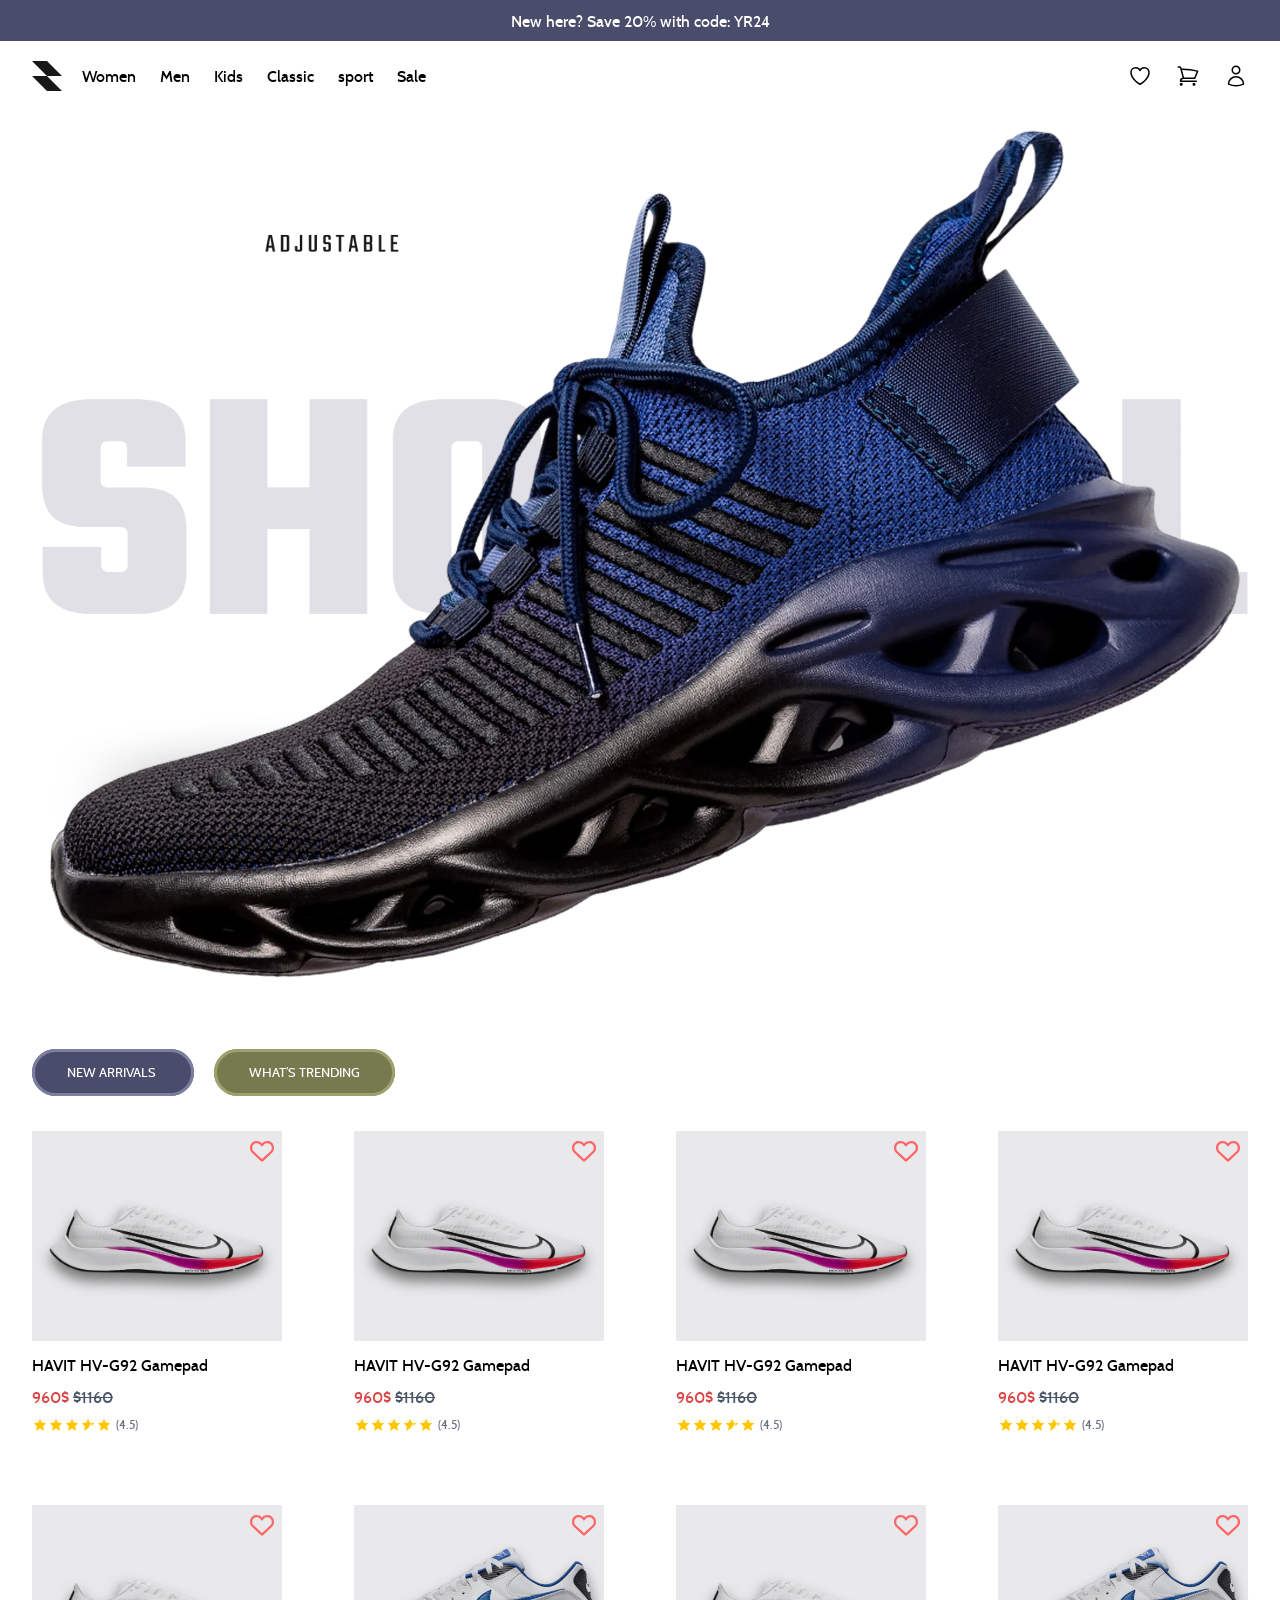
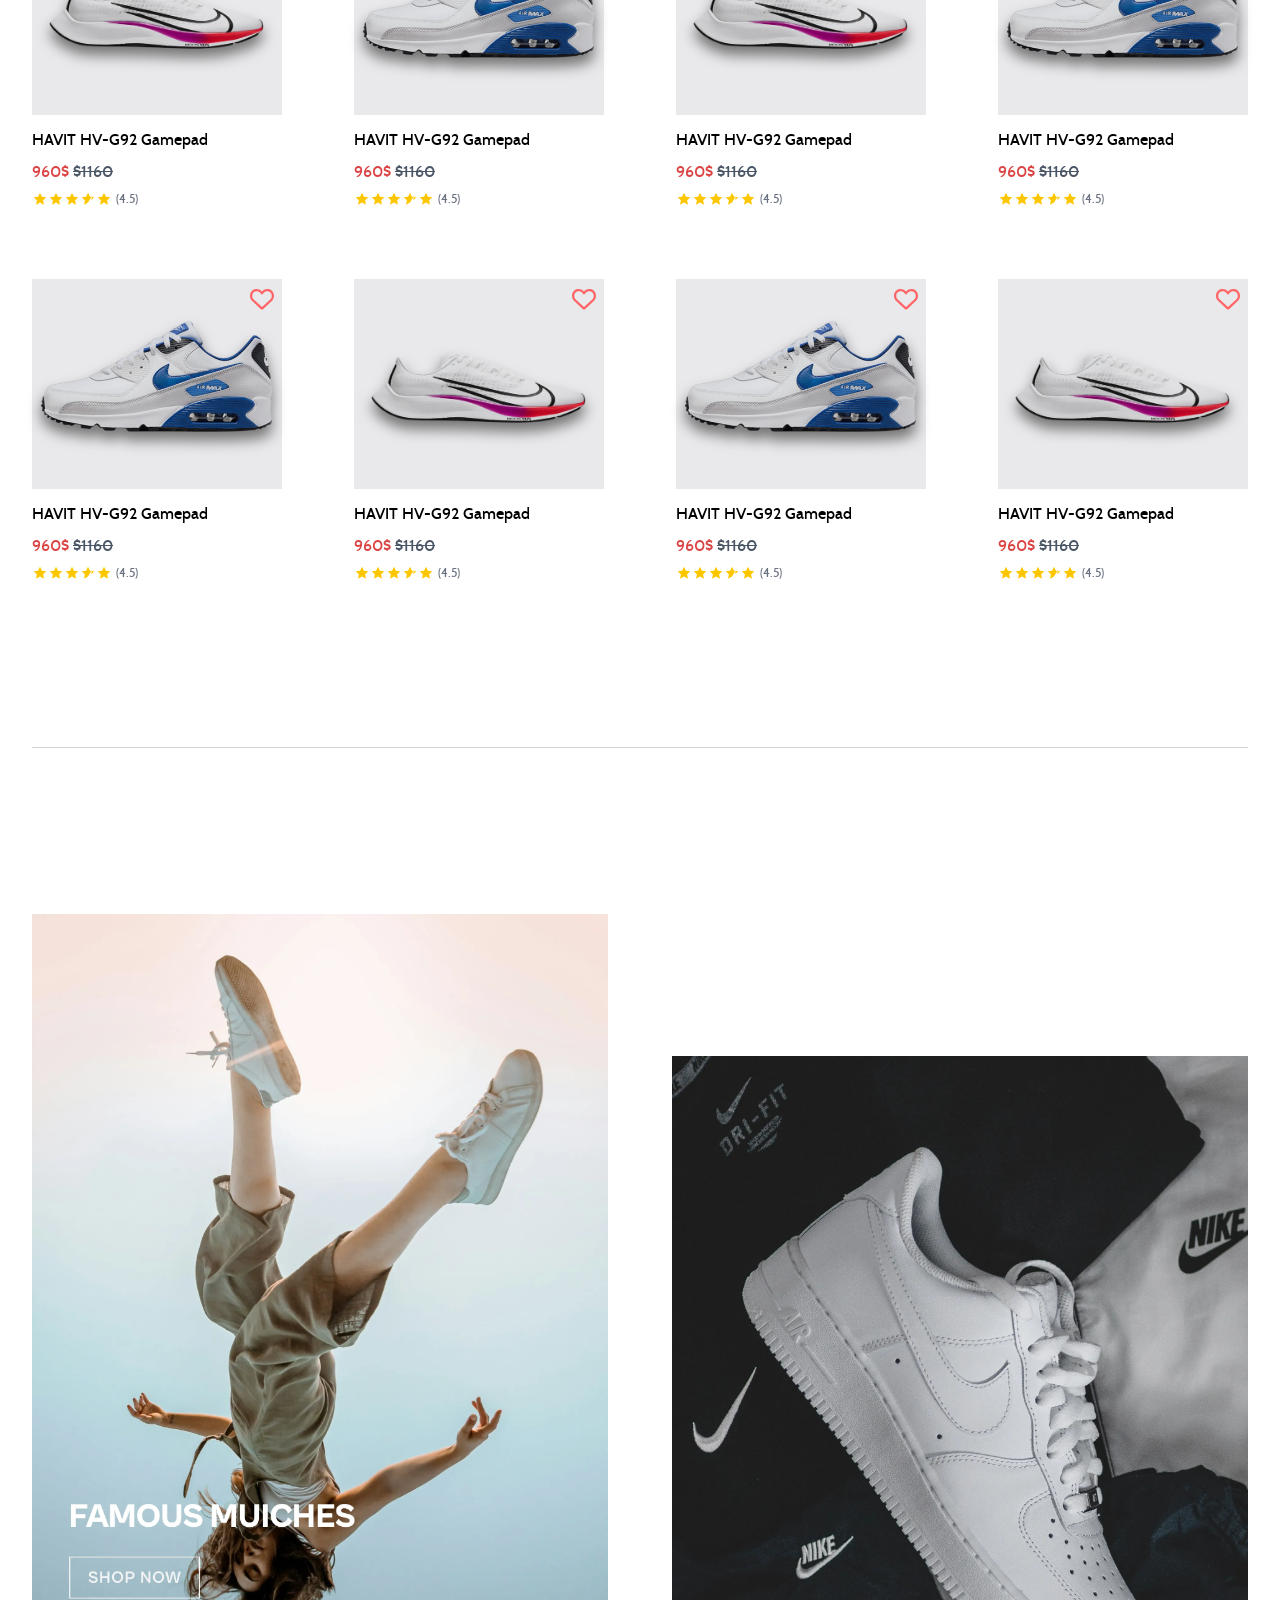
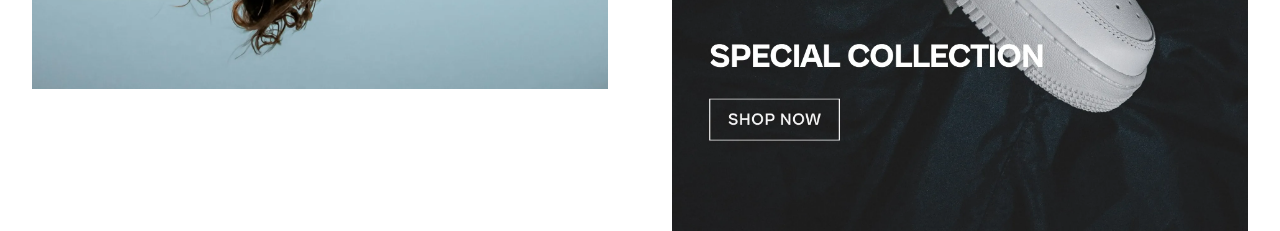
==== commit c63d9fe9: "fixed responsive and remove bug and some changes....." ====
--- a/index.html
+++ b/index.html
@@ -17,7 +17,7 @@
     </div>
     <!-- header -->
     <header
-      class="grid grid-cols-1 md:grid-cols-2 items-center container m-auto h-[70px]"
+      class="grid grid-cols-2 md:grid-cols-2 items-center container m-auto h-[70px] px-8"
     >
       <!-- left header -->
       <div class="flex items-center gap-5">
@@ -39,7 +39,7 @@
           </svg>
         </div>
         <!-- main menu -->
-        <ul class="flex gap-[24px]">
+        <ul class="hidden md:flex gap-[24px]">
           <li>
             <a href="http://" target="_blank" rel="noopener noreferrer"
               >Women</a
@@ -119,13 +119,13 @@
         </svg>
       </div>
     </header>
-    <main class="container m-auto">
+    <main class="container m-auto px-8">
       <section
-        class="bg-[url(/public/assets/images/back-hero-section.webp)] bg-contain bg-center bg-no-repeat h-screen flex justify-center"
+        class="bg-[url(/public/assets/images/back-hero-section.webp)] bg-contain bg-center bg-no-repeat md:h-screen flex justify-center"
       >
         <img
           src="./public/assets/images/Sport Shoes.webp"
-          class="max-w-full h-screen animate-bounc transition duration-700 ease-in-out"
+          class="max-w-full md:h-screen animate-bounc transition duration-700 ease-in-out"
           alt=""
         />
       </section>
@@ -135,19 +135,19 @@
         <div class="space-x-5">
           <a
             href=""
-            class="border border-3 border-[#7C7EA1] bg-[#4A4C6C] px-8 py-3 rounded-full text-white"
+            class=" text-[13px] border border-3 border-[#7C7EA1] bg-[#4A4C6C] px-8 py-3 rounded-full text-white"
           >
             NEW ARRIVALS
           </a>
           <a
             href=""
-            class="border border-3 border-[#9FA16D] bg-[#77794E] px-8 py-3 rounded-full text-white"
+            class=" text-[13px] border border-3 border-[#9FA16D] bg-[#77794E] px-8 py-3 rounded-full text-white"
           >
             WHAT’S TRENDING
           </a>
         </div>
         <!-- product items -->
-        <div class="grid grid-cols-2 md:grid-cols-4 gap-18 my-12">
+        <div class="grid grid-cols-2 md:grid-cols-4 gap-8 md:gap-18 my-12">
           <!-- product1 -->
           <div class="space-y-3 group ralative ">
             <!-- image -->
@@ -170,7 +170,7 @@
               />
               <a
                 href=""
-                class="w-full bg-black text-white py-2 text-center relative -bottom-3 capitalize opacity-0 translate-y-4 group-hover:opacity-100 group-hover:translate-y-0 transition-all duration-700"
+                class="w-full bg-black text-white py-2 text-center relative -bottom-3 capitalize opacity-0 -translate-y-1 md:translate-y-4 group-hover:opacity-100 group-hover:translate-y-0 transition-all duration-700"
               >
                 add to cart
               </a>
@@ -1002,7 +1002,7 @@
           </div>
         </div>
       </section>
-      <hr class="my-[166px] text-gray-300">
+      <hr class=" my-10 md:my-[166px] text-gray-300">
       <!-- banner section 2 -->
        <section class="grid grid-cols-1 md:grid-cols-2 gap-16">
         <div>
--- a/src/output.css
+++ b/src/output.css
@@ -269,8 +269,14 @@
   .mx-auto {
     margin-inline: auto;
   }
+  .my-4 {
+    margin-block: calc(var(--spacing) * 4);
+  }
   .my-8 {
     margin-block: calc(var(--spacing) * 8);
+  }
+  .my-10 {
+    margin-block: calc(var(--spacing) * 10);
   }
   .my-12 {
     margin-block: calc(var(--spacing) * 12);
@@ -460,6 +466,19 @@
   .border-collapse {
     border-collapse: collapse;
   }
+  .-translate-4 {
+    --tw-translate-x: calc(var(--spacing) * -4);
+    --tw-translate-y: calc(var(--spacing) * -4);
+    translate: var(--tw-translate-x) var(--tw-translate-y);
+  }
+  .-translate-y-1 {
+    --tw-translate-y: calc(var(--spacing) * -1);
+    translate: var(--tw-translate-x) var(--tw-translate-y);
+  }
+  .-translate-y-4 {
+    --tw-translate-y: calc(var(--spacing) * -4);
+    translate: var(--tw-translate-x) var(--tw-translate-y);
+  }
   .translate-y-1 {
     --tw-translate-y: var(--spacing);
     translate: var(--tw-translate-x) var(--tw-translate-y);
@@ -527,6 +546,9 @@
   }
   .gap-6 {
     gap: calc(var(--spacing) * 6);
+  }
+  .gap-8 {
+    gap: calc(var(--spacing) * 8);
   }
   .gap-16 {
     gap: calc(var(--spacing) * 16);
@@ -678,6 +700,9 @@
   .px-8 {
     padding-inline: calc(var(--spacing) * 8);
   }
+  .px-12 {
+    padding-inline: calc(var(--spacing) * 12);
+  }
   .px-20 {
     padding-inline: calc(var(--spacing) * 20);
   }
@@ -736,6 +761,9 @@
   .text-xs {
     font-size: var(--text-xs);
     line-height: var(--tw-leading, var(--text-xs--line-height));
+  }
+  .text-\[13px\] {
+    font-size: 13px;
   }
   .leading-tight {
     --tw-leading: var(--leading-tight);
@@ -965,6 +993,9 @@
     }
   }
   @media (width >= 48rem) {
+    .md\:my-\[166px\] {
+      margin-block: 166px;
+    }
     .md\:mt-0 {
       margin-top: 0px;
     }
@@ -974,9 +1005,16 @@
     .md\:mt-\[142px\] {
       margin-top: 142px;
     }
+    .md\:flex {
+      display: flex;
+    }
     .md\:h-screen {
       height: 100vh;
     }
+    .md\:translate-y-4 {
+      --tw-translate-y: calc(var(--spacing) * 4);
+      translate: var(--tw-translate-x) var(--tw-translate-y);
+    }
     .md\:grid-cols-2 {
       grid-template-columns: repeat(2, minmax(0, 1fr));
     }
@@ -985,6 +1023,9 @@
     }
     .md\:gap-8 {
       gap: calc(var(--spacing) * 8);
+    }
+    .md\:gap-18 {
+      gap: calc(var(--spacing) * 18);
     }
     :where(.md\:space-y-6 > :not(:last-child)) {
       --tw-space-y-reverse: 0;
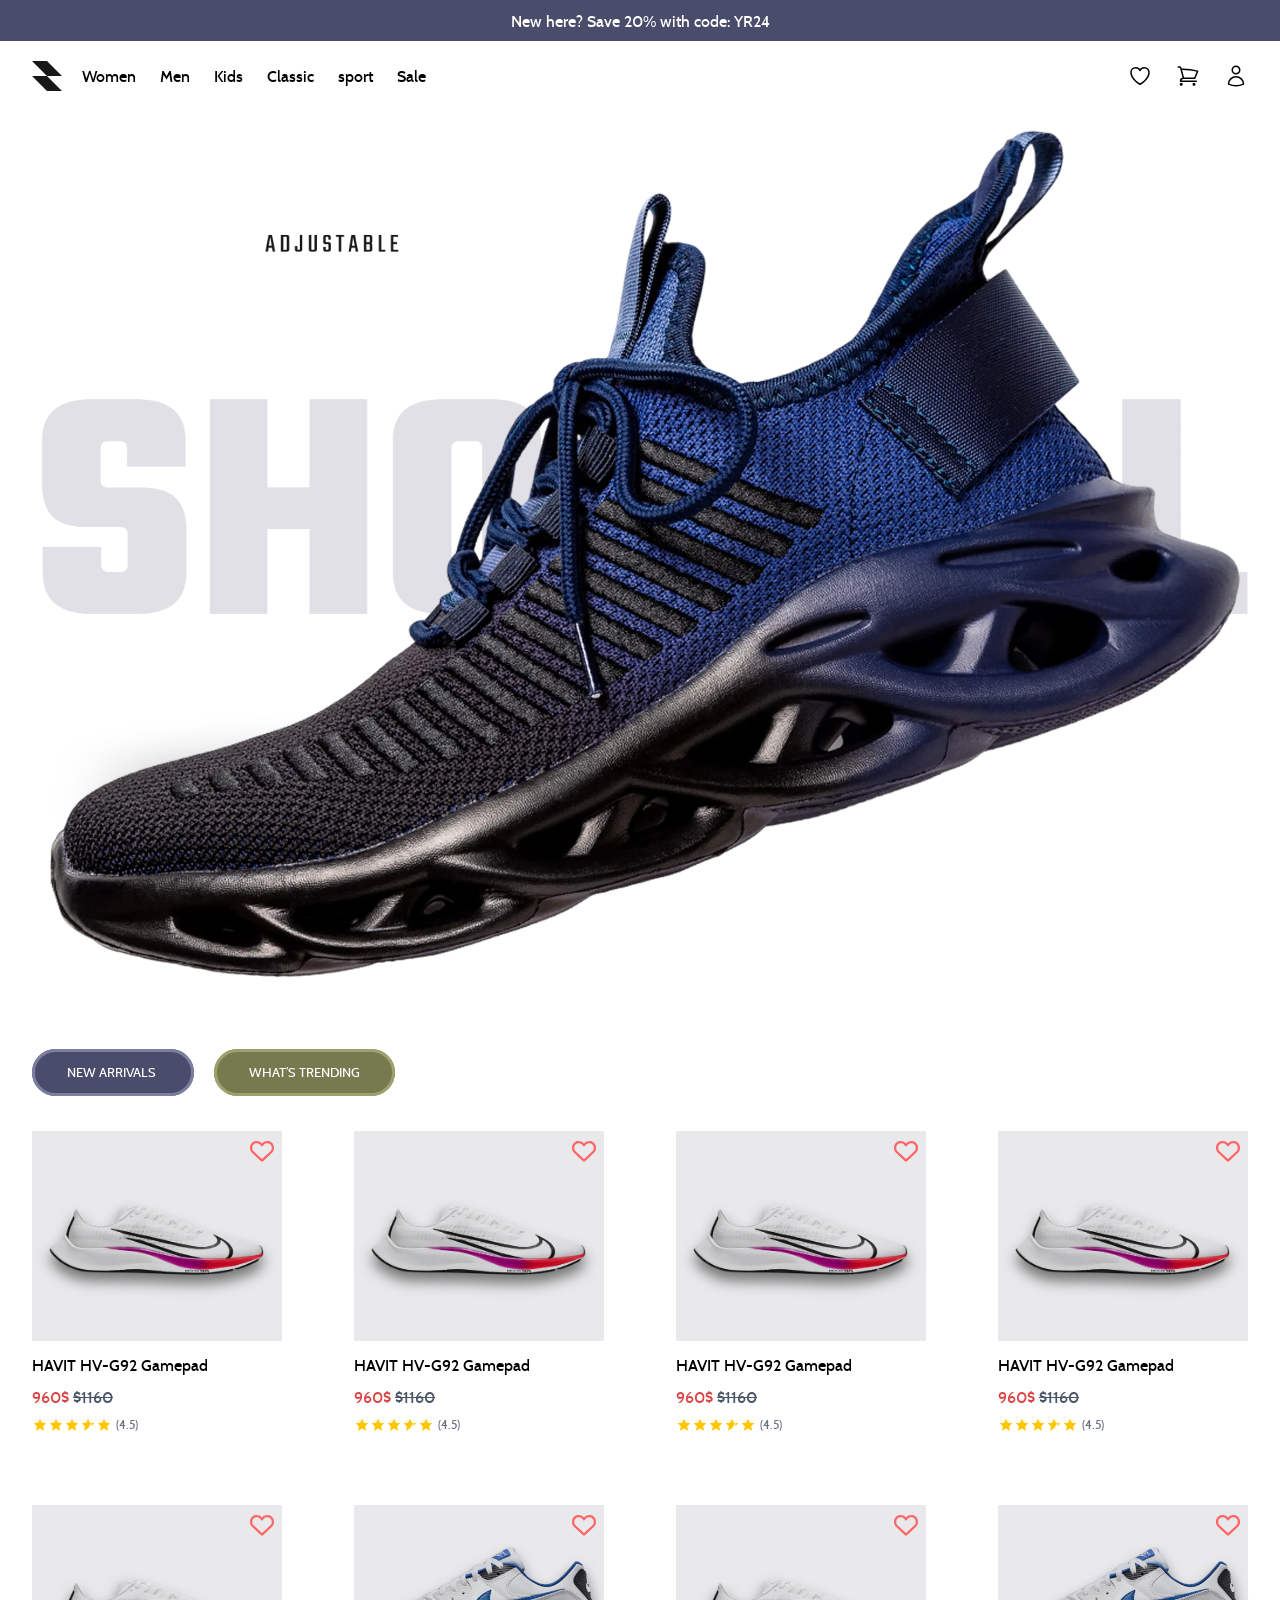
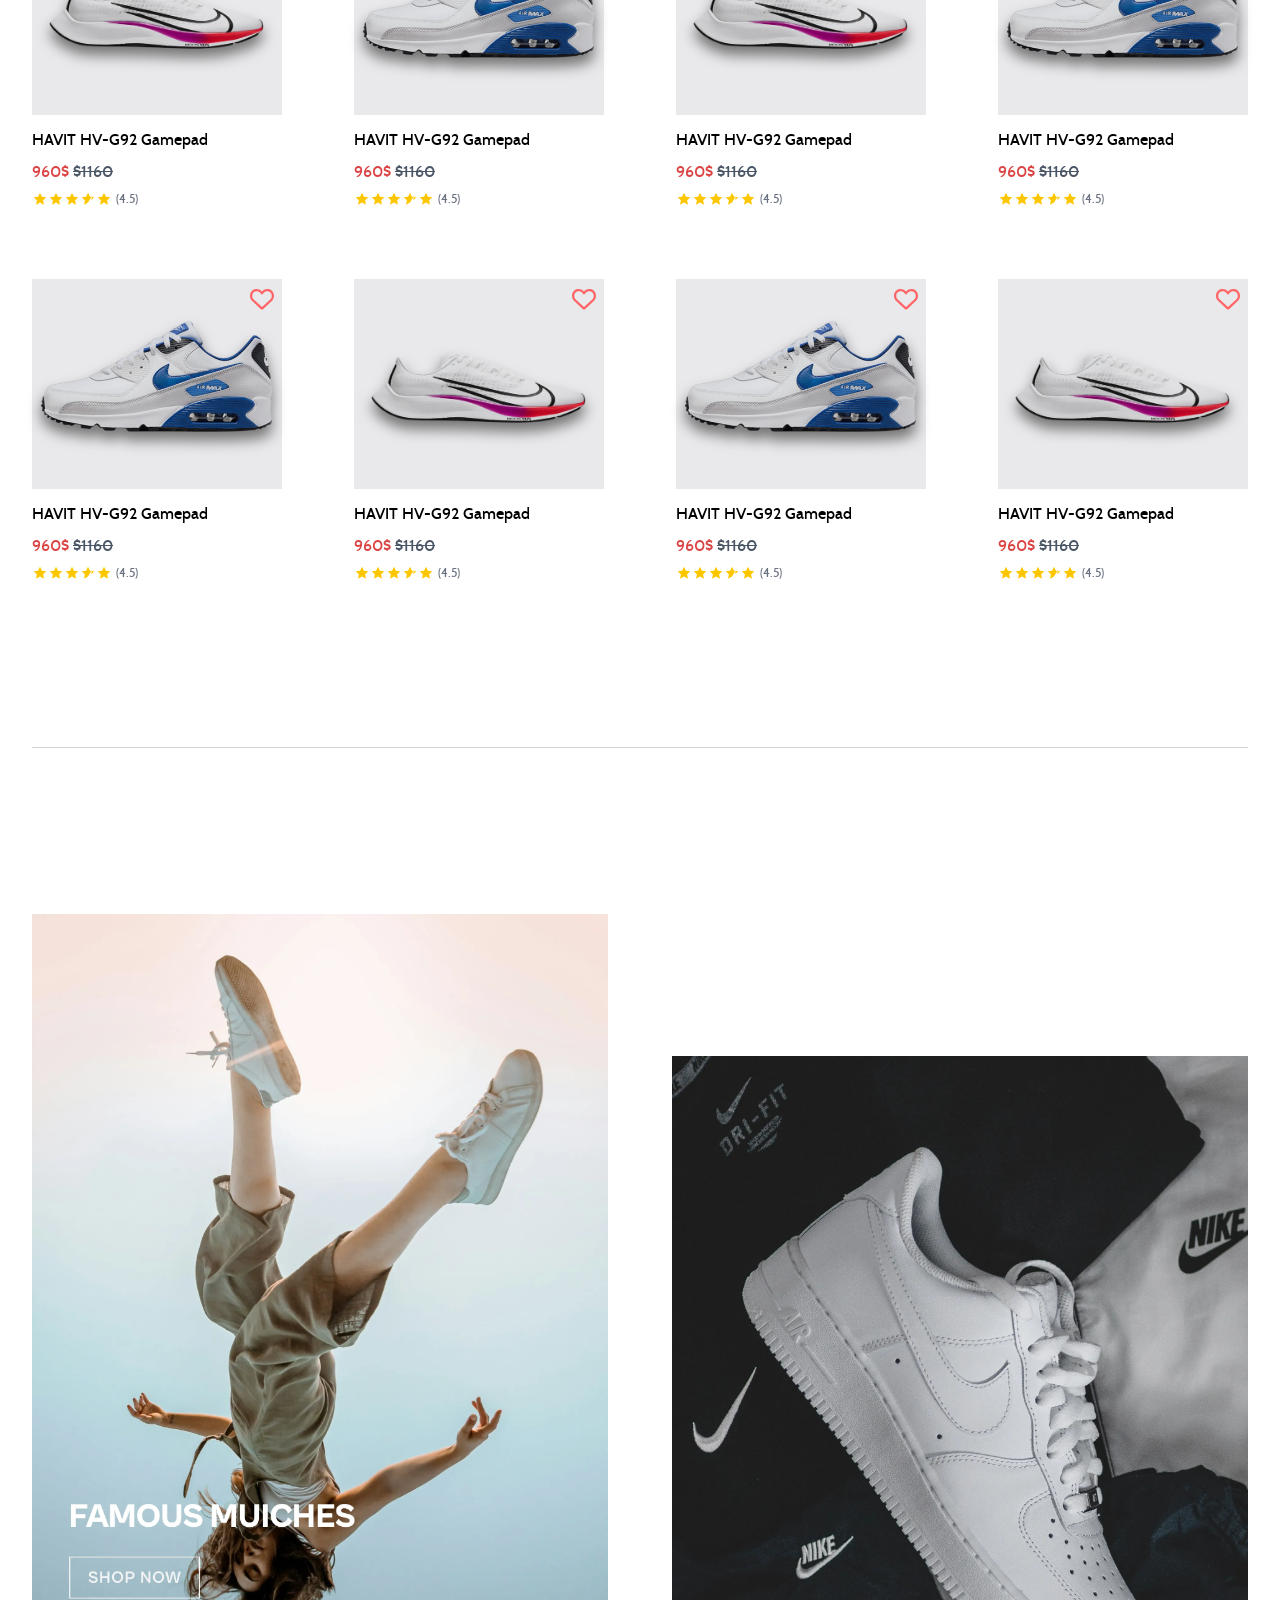
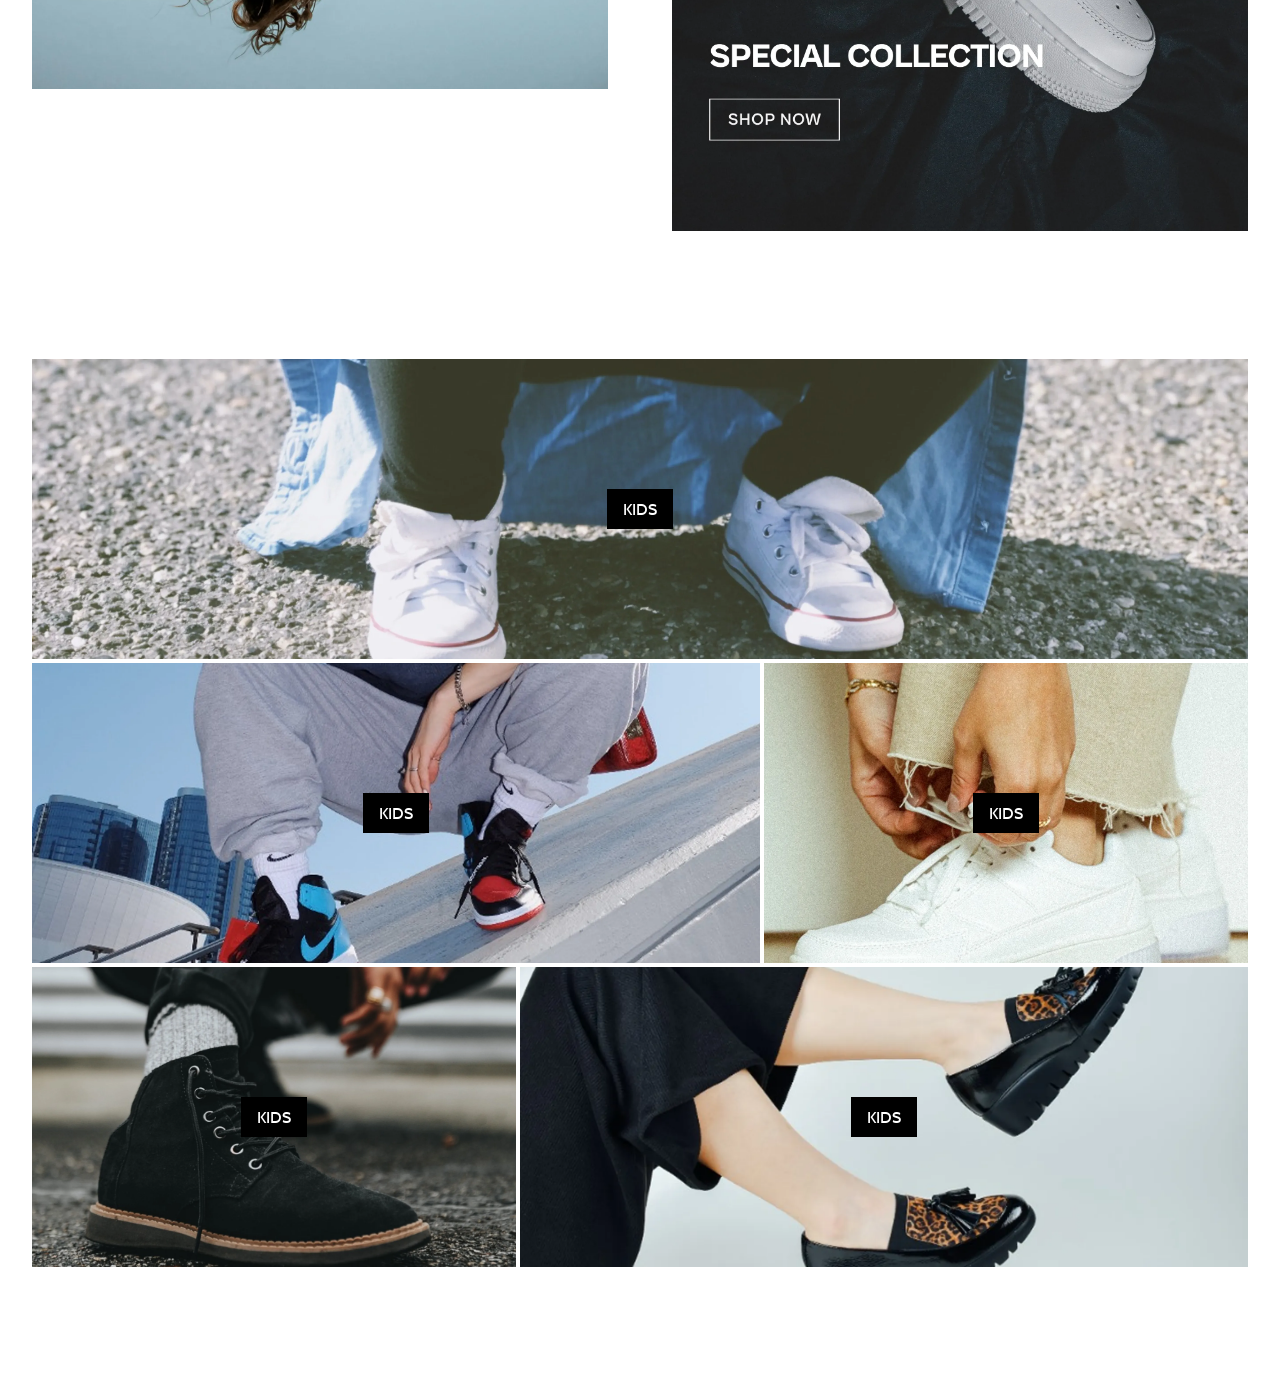
==== commit 05397d7e: "add section category and some changes...." ====
--- a/index.html
+++ b/index.html
@@ -135,13 +135,13 @@
         <div class="space-x-5">
           <a
             href=""
-            class=" text-[13px] border border-3 border-[#7C7EA1] bg-[#4A4C6C] px-8 py-3 rounded-full text-white"
+            class="text-[13px] border border-3 border-[#7C7EA1] bg-[#4A4C6C] px-8 py-3 rounded-full text-white"
           >
             NEW ARRIVALS
           </a>
           <a
             href=""
-            class=" text-[13px] border border-3 border-[#9FA16D] bg-[#77794E] px-8 py-3 rounded-full text-white"
+            class="text-[13px] border border-3 border-[#9FA16D] bg-[#77794E] px-8 py-3 rounded-full text-white"
           >
             WHAT’S TRENDING
           </a>
@@ -149,7 +149,7 @@
         <!-- product items -->
         <div class="grid grid-cols-2 md:grid-cols-4 gap-8 md:gap-18 my-12">
           <!-- product1 -->
-          <div class="space-y-3 group ralative ">
+          <div class="space-y-3 group ralative">
             <!-- image -->
             <div class="bg-[#E9E9EB] h-[210px] flex flex-col">
               <div>
@@ -220,7 +220,7 @@
             </div>
           </div>
           <!-- product1 -->
-          <div class="space-y-3 group ralative ">
+          <div class="space-y-3 group ralative">
             <!-- image -->
             <div class="bg-[#E9E9EB] h-[210px] flex flex-col">
               <div>
@@ -291,7 +291,7 @@
             </div>
           </div>
           <!-- product1 -->
-          <div class="space-y-3 group ralative ">
+          <div class="space-y-3 group ralative">
             <!-- image -->
             <div class="bg-[#E9E9EB] h-[210px] flex flex-col">
               <div>
@@ -362,7 +362,7 @@
             </div>
           </div>
           <!-- product1 -->
-          <div class="space-y-3 group ralative ">
+          <div class="space-y-3 group ralative">
             <!-- image -->
             <div class="bg-[#E9E9EB] h-[210px] flex flex-col">
               <div>
@@ -433,7 +433,7 @@
             </div>
           </div>
           <!-- product1 -->
-          <div class="space-y-3 group ralative ">
+          <div class="space-y-3 group ralative">
             <!-- image -->
             <div class="bg-[#E9E9EB] h-[210px] flex flex-col">
               <div>
@@ -504,7 +504,7 @@
             </div>
           </div>
           <!-- product1 -->
-          <div class="space-y-3 group ralative ">
+          <div class="space-y-3 group ralative">
             <!-- image -->
             <div class="bg-[#E9E9EB] h-[210px] flex flex-col">
               <div>
@@ -575,7 +575,7 @@
             </div>
           </div>
           <!-- product1 -->
-          <div class="space-y-3 group ralative ">
+          <div class="space-y-3 group ralative">
             <!-- image -->
             <div class="bg-[#E9E9EB] h-[210px] flex flex-col">
               <div>
@@ -646,7 +646,7 @@
             </div>
           </div>
           <!-- product1 -->
-          <div class="space-y-3 group ralative ">
+          <div class="space-y-3 group ralative">
             <!-- image -->
             <div class="bg-[#E9E9EB] h-[210px] flex flex-col">
               <div>
@@ -717,7 +717,7 @@
             </div>
           </div>
           <!-- product1 -->
-          <div class="space-y-3 group ralative ">
+          <div class="space-y-3 group ralative">
             <!-- image -->
             <div class="bg-[#E9E9EB] h-[210px] flex flex-col">
               <div>
@@ -788,7 +788,7 @@
             </div>
           </div>
           <!-- product1 -->
-          <div class="space-y-3 group ralative ">
+          <div class="space-y-3 group ralative">
             <!-- image -->
             <div class="bg-[#E9E9EB] h-[210px] flex flex-col">
               <div>
@@ -859,7 +859,7 @@
             </div>
           </div>
           <!-- product1 -->
-          <div class="space-y-3 group ralative ">
+          <div class="space-y-3 group ralative">
             <!-- image -->
             <div class="bg-[#E9E9EB] h-[210px] flex flex-col">
               <div>
@@ -930,7 +930,7 @@
             </div>
           </div>
           <!-- product1 -->
-          <div class="space-y-3 group ralative ">
+          <div class="space-y-3 group ralative">
             <!-- image -->
             <div class="bg-[#E9E9EB] h-[210px] flex flex-col">
               <div>
@@ -1002,16 +1002,89 @@
           </div>
         </div>
       </section>
-      <hr class=" my-10 md:my-[166px] text-gray-300">
+      <hr class="my-10 md:my-[166px] text-gray-300" />
       <!-- banner section 2 -->
-       <section class="grid grid-cols-1 md:grid-cols-2 gap-16">
+      <section class="grid grid-cols-1 md:grid-cols-2 gap-16">
         <div>
-          <img src="./public/assets/images/banner-1-affter-section-all-product.webp" alt="">
+          <img
+            src="./public/assets/images/banner-1-affter-section-all-product.webp"
+            alt=""
+          />
         </div>
         <div class="md:mt-[142px]">
-          <img src="./public/assets/images/banner-2-affter-section-all-product.webp" alt="">
-        </div>
-       </section>
+          <img
+            src="./public/assets/images/banner-2-affter-section-all-product.webp"
+            alt=""
+          />
+        </div>
+      </section>
+      <!-- banner category -->
+      <section class="grid grid-cols-1 md:grid-cols-5 gap-1 my-32">
+        <div class="md:col-span-5 relative">
+          <img
+            src="./public/assets/images/category-1.webp"
+            class="w-full h-75 object-cover"
+            alt=""
+          />
+          <a
+            href="#"
+            class="absolute top-1/2 left-1/2 -translate-x-1/2 -translate-y-1/2 bg-black py-2 px-4 text-white"
+            >KIDS</a
+          >
+        </div>
+
+        <div class="md:col-span-3 row-start-2 relative">
+          <img
+            src="./public/assets/images/category-2.webp"
+            class="w-full h-75 object-cover"
+            alt=""
+          />
+          <a
+            href="#"
+            class="absolute top-1/2 left-1/2 -translate-x-1/2 -translate-y-1/2 bg-black py-2 px-4 text-white"
+            >KIDS</a
+          >
+        </div>
+
+        <div class="md:col-span-2 relative">
+          <img
+            src="./public/assets/images/category-3.webp"
+            class="w-full h-75 object-cover"
+            alt=""
+          />
+          <a
+            href="#"
+            class="absolute top-1/2 left-1/2 -translate-x-1/2 -translate-y-1/2 bg-black py-2 px-4 text-white"
+            >KIDS</a
+          >
+        </div>
+
+        <div class="md:col-span-2 relative">
+          <img
+            src="./public/assets/images/category-4.webp"
+            class="w-full h-75 object-cover"
+            alt=""
+          />
+          <a
+            href="#"
+            class="absolute top-1/2 left-1/2 -translate-x-1/2 -translate-y-1/2 bg-black py-2 px-4 text-white"
+            >KIDS</a
+          >
+        </div>
+
+        <div class="md:col-span-3 relative">
+          <img
+            src="./public/assets/images/category-5.webp"
+            class="w-full h-75 object-cover"
+            alt=""
+          />
+          <a
+            href="#"
+            class="absolute top-1/2 left-1/2 -translate-x-1/2 -translate-y-1/2 bg-black py-2 px-4 text-white"
+            >KIDS</a
+          >
+        </div>
+      </section>
     </main>
 
     <footer class="bg-white antialiased"></footer>
--- a/src/output.css
+++ b/src/output.css
@@ -224,23 +224,86 @@
   .relative {
     position: relative;
   }
-  .-bottom-2 {
-    bottom: calc(var(--spacing) * -2);
+  .-top-1 {
+    top: calc(var(--spacing) * -1);
+  }
+  .-top-1\/2 {
+    top: calc(calc(1 / 2 * 100%) * -1);
+  }
+  .-top-\[30px\] {
+    top: calc(30px * -1);
+  }
+  .-top-\[40px\] {
+    top: calc(40px * -1);
+  }
+  .-top-\[50px\] {
+    top: calc(50px * -1);
+  }
+  .-top-\[70px\] {
+    top: calc(70px * -1);
+  }
+  .-top-\[100px\] {
+    top: calc(100px * -1);
+  }
+  .top-1\/2 {
+    top: calc(1 / 2 * 100%);
+  }
+  .right-1 {
+    right: var(--spacing);
+  }
+  .right-1\/2 {
+    right: calc(1 / 2 * 100%);
+  }
+  .right-5 {
+    right: calc(var(--spacing) * 5);
+  }
+  .right-6 {
+    right: calc(var(--spacing) * 6);
   }
   .-bottom-3 {
     bottom: calc(var(--spacing) * -3);
   }
-  .-bottom-5 {
-    bottom: calc(var(--spacing) * -5);
-  }
-  .bottom-0 {
-    bottom: 0px;
-  }
   .bottom-5 {
     bottom: calc(var(--spacing) * 5);
   }
-  .left-0 {
-    left: 0px;
+  .bottom-6 {
+    bottom: calc(var(--spacing) * 6);
+  }
+  .left-1 {
+    left: var(--spacing);
+  }
+  .left-1\/2 {
+    left: calc(1 / 2 * 100%);
+  }
+  .left-1\/3 {
+    left: calc(1 / 3 * 100%);
+  }
+  .left-\[50px\] {
+    left: 50px;
+  }
+  .left-\[400px\] {
+    left: 400px;
+  }
+  .left-\[550px\] {
+    left: 550px;
+  }
+  .left-\[560px\] {
+    left: 560px;
+  }
+  .left-\[600px\] {
+    left: 600px;
+  }
+  .col-span-2 {
+    grid-column: span 2 / span 2;
+  }
+  .col-span-3 {
+    grid-column: span 3 / span 3;
+  }
+  .col-span-5 {
+    grid-column: span 5 / span 5;
+  }
+  .row-start-2 {
+    grid-row-start: 2;
   }
   .container {
     width: 100%;
@@ -260,29 +323,20 @@
       max-width: 96rem;
     }
   }
-  .m-2 {
-    margin: calc(var(--spacing) * 2);
-  }
   .m-auto {
     margin: auto;
   }
   .mx-auto {
     margin-inline: auto;
   }
-  .my-4 {
-    margin-block: calc(var(--spacing) * 4);
-  }
-  .my-8 {
-    margin-block: calc(var(--spacing) * 8);
-  }
   .my-10 {
     margin-block: calc(var(--spacing) * 10);
   }
   .my-12 {
     margin-block: calc(var(--spacing) * 12);
   }
-  .my-\[166px\] {
-    margin-block: 166px;
+  .my-32 {
+    margin-block: calc(var(--spacing) * 32);
   }
   .-mt-1 {
     margin-top: calc(var(--spacing) * -1);
@@ -295,15 +349,6 @@
   }
   .mt-6 {
     margin-top: calc(var(--spacing) * 6);
-  }
-  .mt-\[45px\] {
-    margin-top: 45px;
-  }
-  .mt-\[142px\] {
-    margin-top: 142px;
-  }
-  .mt-\[145px\] {
-    margin-top: 145px;
   }
   .mr-2 {
     margin-right: calc(var(--spacing) * 2);
@@ -376,48 +421,33 @@
   .h-8 {
     height: calc(var(--spacing) * 8);
   }
-  .h-\[20px\] {
-    height: 20px;
+  .h-75 {
+    height: calc(var(--spacing) * 75);
   }
   .h-\[41px\] {
     height: 41px;
   }
-  .h-\[57pc\] {
-    height: 57pc;
-  }
-  .h-\[57px\] {
-    height: 57px;
-  }
   .h-\[70px\] {
     height: 70px;
   }
   .h-\[100px\] {
     height: 100px;
   }
-  .h-\[120px\] {
-    height: 120px;
-  }
   .h-\[200px\] {
     height: 200px;
   }
   .h-\[210px\] {
     height: 210px;
   }
-  .h-\[230px\] {
-    height: 230px;
-  }
-  .h-\[2000px\] {
-    height: 2000px;
-  }
-  .h-\[2300px\] {
-    height: 2300px;
+  .h-\[250px\] {
+    height: 250px;
+  }
+  .h-\[300px\] {
+    height: 300px;
   }
   .h-auto {
     height: auto;
   }
-  .h-screen {
-    height: 100vh;
-  }
   .w-4 {
     width: calc(var(--spacing) * 4);
   }
@@ -433,15 +463,6 @@
   .w-8 {
     width: calc(var(--spacing) * 8);
   }
-  .w-32 {
-    width: calc(var(--spacing) * 32);
-  }
-  .w-62 {
-    width: calc(var(--spacing) * 62);
-  }
-  .w-\[215px\] {
-    width: 215px;
-  }
   .w-auto {
     width: auto;
   }
@@ -466,39 +487,22 @@
   .border-collapse {
     border-collapse: collapse;
   }
-  .-translate-4 {
-    --tw-translate-x: calc(var(--spacing) * -4);
-    --tw-translate-y: calc(var(--spacing) * -4);
+  .-translate-x-1\/2 {
+    --tw-translate-x: calc(calc(1 / 2 * 100%) * -1);
     translate: var(--tw-translate-x) var(--tw-translate-y);
   }
   .-translate-y-1 {
     --tw-translate-y: calc(var(--spacing) * -1);
     translate: var(--tw-translate-x) var(--tw-translate-y);
   }
-  .-translate-y-4 {
-    --tw-translate-y: calc(var(--spacing) * -4);
-    translate: var(--tw-translate-x) var(--tw-translate-y);
-  }
-  .translate-y-1 {
-    --tw-translate-y: var(--spacing);
-    translate: var(--tw-translate-x) var(--tw-translate-y);
-  }
-  .translate-y-3 {
-    --tw-translate-y: calc(var(--spacing) * 3);
+  .-translate-y-1\/2 {
+    --tw-translate-y: calc(calc(1 / 2 * 100%) * -1);
     translate: var(--tw-translate-x) var(--tw-translate-y);
   }
   .translate-y-4 {
     --tw-translate-y: calc(var(--spacing) * 4);
     translate: var(--tw-translate-x) var(--tw-translate-y);
   }
-  .translate-y-5 {
-    --tw-translate-y: calc(var(--spacing) * 5);
-    translate: var(--tw-translate-x) var(--tw-translate-y);
-  }
-  .translate-y-full {
-    --tw-translate-y: 100%;
-    translate: var(--tw-translate-x) var(--tw-translate-y);
-  }
   .cursor-pointer {
     cursor: pointer;
   }
@@ -511,8 +515,8 @@
   .grid-cols-2 {
     grid-template-columns: repeat(2, minmax(0, 1fr));
   }
-  .grid-cols-4 {
-    grid-template-columns: repeat(4, minmax(0, 1fr));
+  .grid-cols-5 {
+    grid-template-columns: repeat(5, minmax(0, 1fr));
   }
   .flex-col {
     flex-direction: column;
@@ -552,9 +556,6 @@
   }
   .gap-16 {
     gap: calc(var(--spacing) * 16);
-  }
-  .gap-18 {
-    gap: calc(var(--spacing) * 18);
   }
   .gap-\[24px\] {
     gap: 24px;
@@ -592,11 +593,11 @@
   .self-center {
     align-self: center;
   }
+  .overflow-hidden {
+    overflow: hidden;
+  }
   .rounded {
     border-radius: 0.25rem;
-  }
-  .rounded-2xl {
-    border-radius: var(--radius-2xl);
   }
   .rounded-full {
     border-radius: calc(infinity * 1px);
@@ -622,9 +623,6 @@
   .border-\[\#9FA16D\] {
     border-color: #9FA16D;
   }
-  .border-\[7C7EA1\] {
-    border-color: 7C7EA1;
-  }
   .border-gray-100 {
     border-color: var(--color-gray-100);
   }
@@ -649,15 +647,9 @@
   .bg-gray-50 {
     background-color: var(--color-gray-50);
   }
-  .bg-gray-400 {
-    background-color: var(--color-gray-400);
-  }
   .bg-gray-800 {
     background-color: var(--color-gray-800);
   }
-  .bg-red-500 {
-    background-color: var(--color-red-500);
-  }
   .bg-white {
     background-color: var(--color-white);
   }
@@ -676,6 +668,9 @@
   .fill-current {
     fill: currentcolor;
   }
+  .object-cover {
+    object-fit: cover;
+  }
   .p-2 {
     padding: calc(var(--spacing) * 2);
   }
@@ -700,15 +695,6 @@
   .px-8 {
     padding-inline: calc(var(--spacing) * 8);
   }
-  .px-12 {
-    padding-inline: calc(var(--spacing) * 12);
-  }
-  .px-20 {
-    padding-inline: calc(var(--spacing) * 20);
-  }
-  .px-22 {
-    padding-inline: calc(var(--spacing) * 22);
-  }
   .py-2 {
     padding-block: calc(var(--spacing) * 2);
   }
@@ -717,9 +703,6 @@
   }
   .py-3 {
     padding-block: calc(var(--spacing) * 3);
-  }
-  .py-4 {
-    padding-block: calc(var(--spacing) * 4);
   }
   .py-6 {
     padding-block: calc(var(--spacing) * 6);
@@ -885,14 +868,7 @@
     --tw-ease: var(--ease-in-out);
     transition-timing-function: var(--ease-in-out);
   }
-  .ease-out {
-    --tw-ease: var(--ease-out);
-    transition-timing-function: var(--ease-out);
-  }
   @media (hover: hover) {
-    .group-hover\:inline:is(:where(.group):hover *) {
-      display: inline;
-    }
     .group-hover\:translate-y-0:is(:where(.group):hover *) {
       --tw-translate-y: 0px;
       translate: var(--tw-translate-x) var(--tw-translate-y);
@@ -914,12 +890,6 @@
     color: var(--color-fuchsia-900);
   }
   @media (hover: hover) {
-    .hover\:scale-105:hover {
-      --tw-scale-x: 105%;
-      --tw-scale-y: 105%;
-      --tw-scale-z: 105%;
-      scale: var(--tw-scale-x) var(--tw-scale-y);
-    }
     .hover\:scale-110:hover {
       --tw-scale-x: 110%;
       --tw-scale-y: 110%;
@@ -993,6 +963,15 @@
     }
   }
   @media (width >= 48rem) {
+    .md\:col-span-2 {
+      grid-column: span 2 / span 2;
+    }
+    .md\:col-span-3 {
+      grid-column: span 3 / span 3;
+    }
+    .md\:col-span-5 {
+      grid-column: span 5 / span 5;
+    }
     .md\:my-\[166px\] {
       margin-block: 166px;
     }
@@ -1020,6 +999,9 @@
     }
     .md\:grid-cols-4 {
       grid-template-columns: repeat(4, minmax(0, 1fr));
+    }
+    .md\:grid-cols-5 {
+      grid-template-columns: repeat(5, minmax(0, 1fr));
     }
     .md\:gap-8 {
       gap: calc(var(--spacing) * 8);
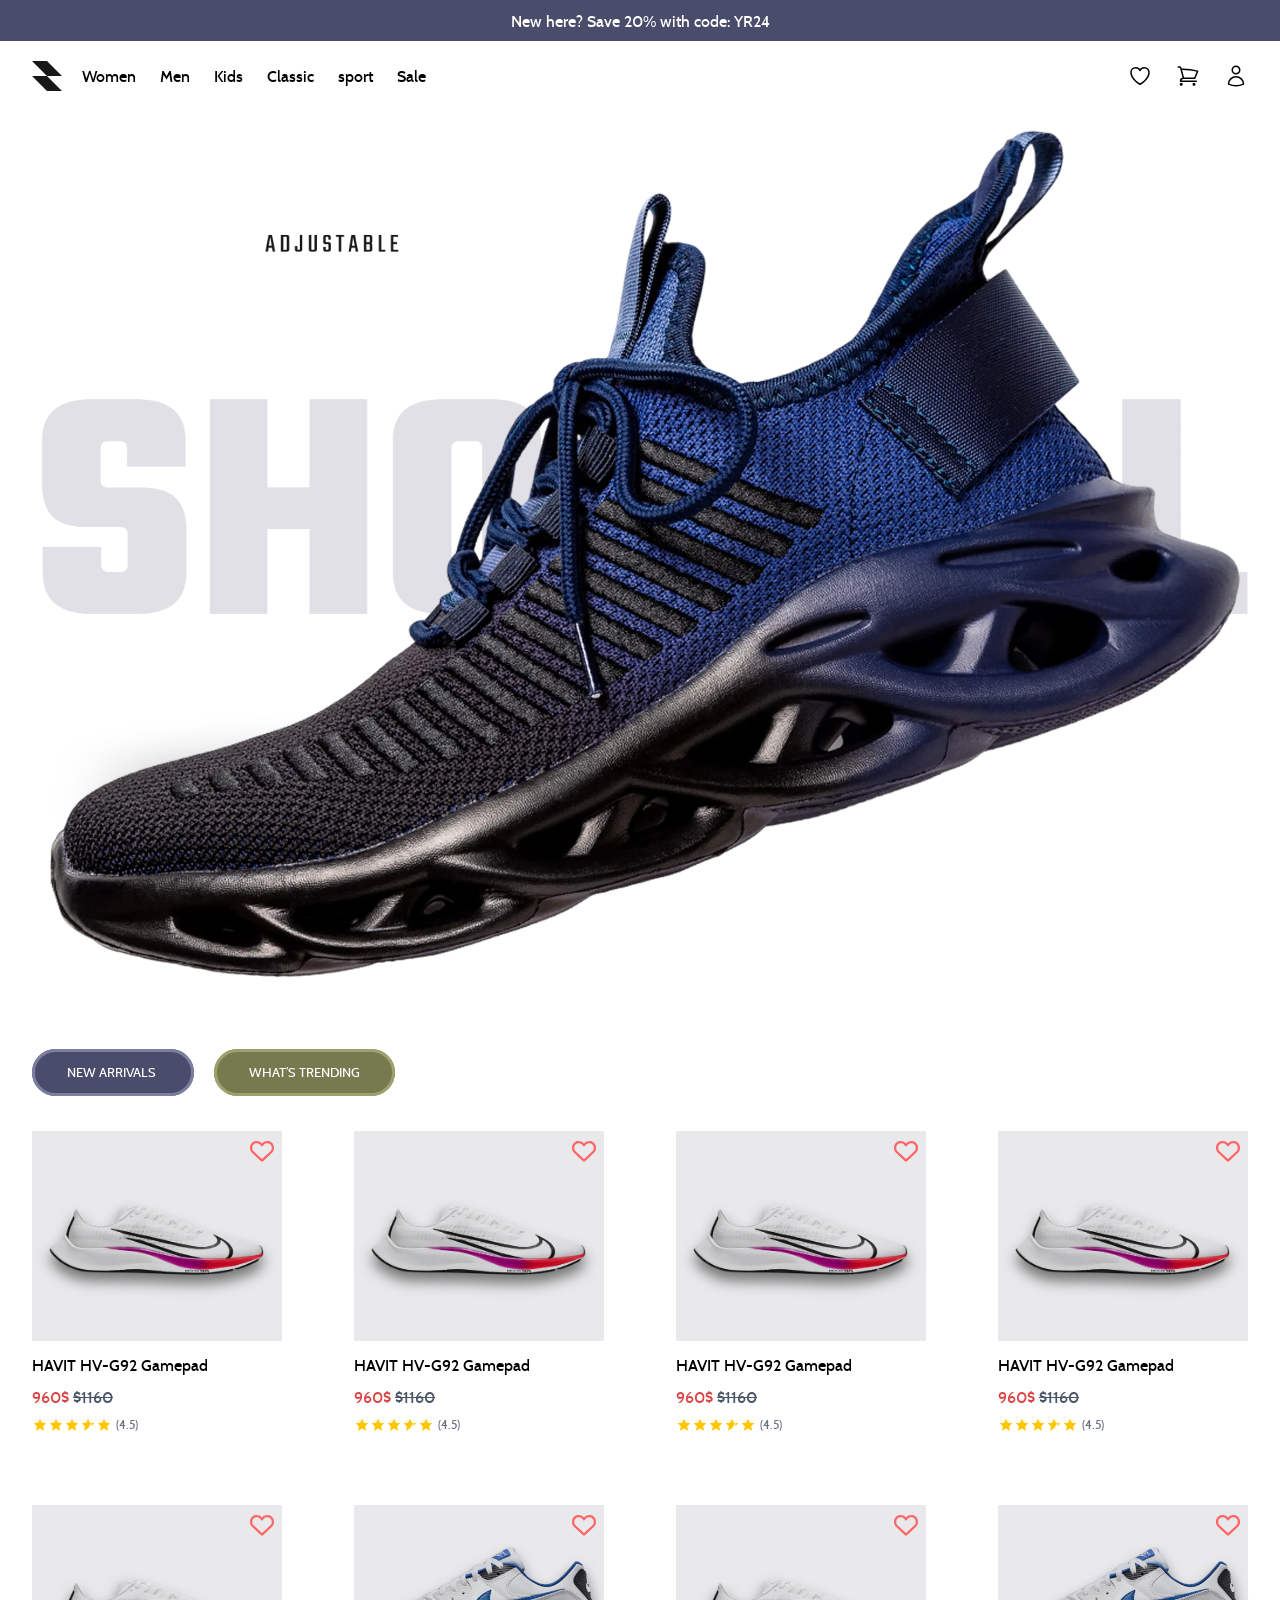
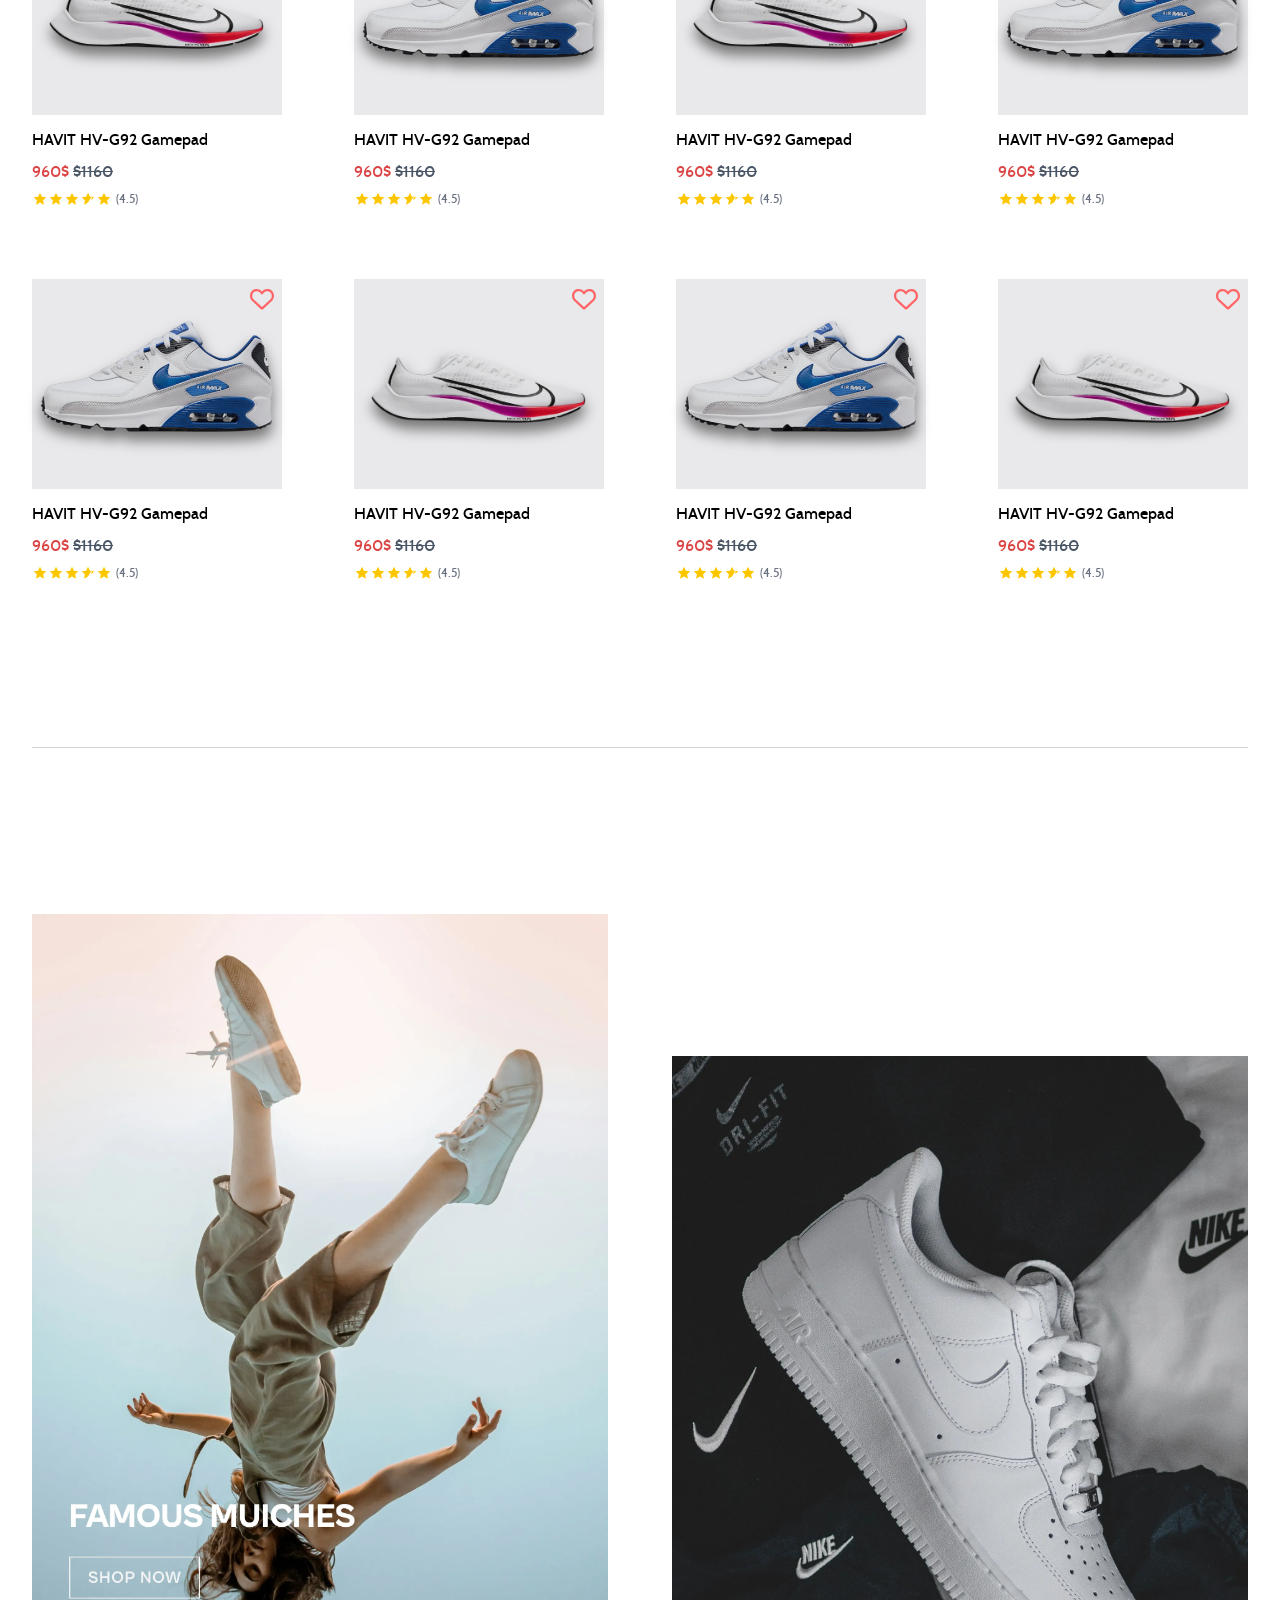
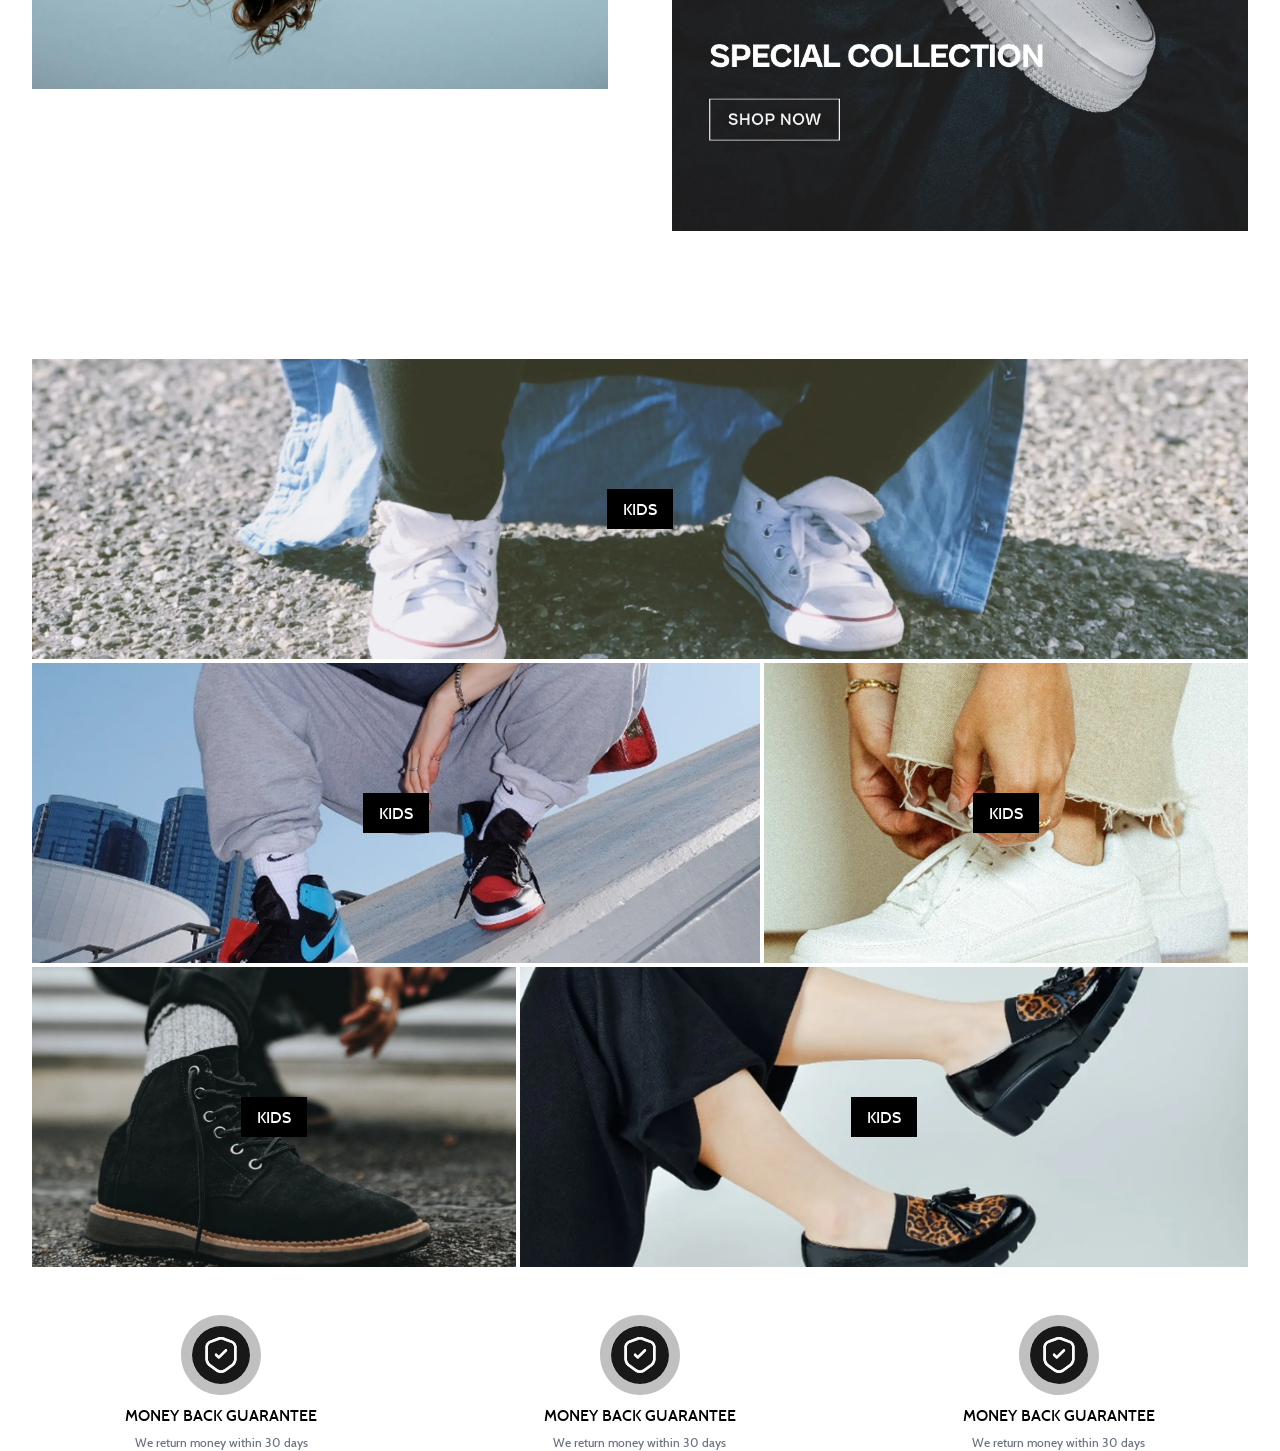
==== commit a72acd89: "add section and fixed why section adn some changes..." ====
--- a/index.html
+++ b/index.html
@@ -1019,7 +1019,7 @@
         </div>
       </section>
       <!-- banner category -->
-      <section class="grid grid-cols-1 md:grid-cols-5 gap-1 my-32">
+      <section class="grid grid-cols-1 md:grid-cols-5 gap-1 mt-32">
         <div class="md:col-span-5 relative">
           <img
             src="./public/assets/images/category-1.webp"
@@ -1085,6 +1085,161 @@
           >
         </div>
       </section>
+      <section class="grid grid-cols-1 md:grid-cols-3 gap-10 mt-12">
+        <div class="flex flex-col items-center justify-center gap-2">
+          <div>
+            <svg
+              width="80"
+              height="80"
+              viewBox="0 0 80 80"
+              fill="none"
+              xmlns="http://www.w3.org/2000/svg"
+              xmlns:xlink="http://www.w3.org/1999/xlink"
+            >
+              <path
+                opacity="0.3"
+                d="M80 40C80 62.0914 62.0914 80 40 80C17.9086 80 0 62.0914 0 40C0 17.9086 17.9086 0 40 0C62.0914 0 80 17.9086 80 40ZM10.9071 40C10.9071 56.0675 23.9325 69.0929 40 69.0929C56.0675 69.0929 69.0929 56.0675 69.0929 40C69.0929 23.9325 56.0675 10.9071 40 10.9071C23.9325 10.9071 10.9071 23.9325 10.9071 40Z"
+                fill="#2F2E30"
+              />
+              <circle cx="40" cy="40" r="29" fill="#181818" />
+              <use xlink:href="#stroke0_9_963" fill="#FAFAFA" />
+              <mask id="stroke1_9_963" fill="white">
+                <use xlink:href="#stroke0_9_963" />
+              </mask>
+              <path
+                d="M39.9998 57.9332C38.1832 57.9332 36.3832 57.3999 34.9665 56.3499L27.7998 50.9999C25.8998 49.5832 24.4165 46.6166 24.4165 44.2666V31.8666C24.4165 29.2999 26.2998 26.5666 28.7165 25.6666L37.0332 22.5499C38.6832 21.9332 41.2832 21.9332 42.9332 22.5499L51.2498 25.6666C53.6665 26.5666 55.5498 29.2999 55.5498 31.8666V44.2499C55.5498 46.6166 54.0665 49.5666 52.1665 50.9832L44.9998 56.3332C43.6165 57.3999 41.8165 57.9332 39.9998 57.9332ZM37.9165 24.8999L29.5998 28.0166C28.1832 28.5499 26.9332 30.3499 26.9332 31.8832V44.2666C26.9332 45.8499 28.0498 48.0666 29.2998 48.9999L36.4665 54.3499C38.3832 55.7832 41.6165 55.7832 43.5498 54.3499L50.7165 48.9999C51.9832 48.0499 53.0832 45.8499 53.0832 44.2666V31.8666C53.0832 30.3499 51.8332 28.5499 50.4165 27.9999L42.0998 24.8832C40.9665 24.4832 39.0332 24.4832 37.9165 24.8999Z"
+                stroke-width="2"
+                stroke="#FAFAFA"
+                mask="url(#stroke1_9_963)"
+              />
+              <use xlink:href="#stroke2_9_963" fill="#FAFAFA" />
+              <mask id="stroke3_9_963" fill="white">
+                <use xlink:href="#stroke2_9_963" />
+              </mask>
+              <path
+                d="M37.7666 43.7167C37.4499 43.7167 37.1332 43.6 36.8832 43.35L34.1999 40.6667C33.7166 40.1834 33.7166 39.3834 34.1999 38.9C34.6832 38.4167 35.4832 38.4167 35.9666 38.9L37.7666 40.7L44.0499 34.4167C44.5332 33.9334 45.3332 33.9334 45.8166 34.4167C46.2999 34.9 46.2999 35.7 45.8166 36.1834L38.6499 43.35C38.3999 43.6 38.0832 43.7167 37.7666 43.7167Z"
+                stroke-width="2"
+                stroke="#FAFAFA"
+                mask="url(#stroke3_9_963)"
+              />
+              <defs>
+                <path
+                  id="stroke0_9_963"
+                  d="M39.9998 57.9332C38.1832 57.9332 36.3832 57.3999 34.9665 56.3499L27.7998 50.9999C25.8998 49.5832 24.4165 46.6166 24.4165 44.2666V31.8666C24.4165 29.2999 26.2998 26.5666 28.7165 25.6666L37.0332 22.5499C38.6832 21.9332 41.2832 21.9332 42.9332 22.5499L51.2498 25.6666C53.6665 26.5666 55.5498 29.2999 55.5498 31.8666V44.2499C55.5498 46.6166 54.0665 49.5666 52.1665 50.9832L44.9998 56.3332C43.6165 57.3999 41.8165 57.9332 39.9998 57.9332ZM37.9165 24.8999L29.5998 28.0166C28.1832 28.5499 26.9332 30.3499 26.9332 31.8832V44.2666C26.9332 45.8499 28.0498 48.0666 29.2998 48.9999L36.4665 54.3499C38.3832 55.7832 41.6165 55.7832 43.5498 54.3499L50.7165 48.9999C51.9832 48.0499 53.0832 45.8499 53.0832 44.2666V31.8666C53.0832 30.3499 51.8332 28.5499 50.4165 27.9999L42.0998 24.8832C40.9665 24.4832 39.0332 24.4832 37.9165 24.8999Z"
+                />
+                <path
+                  id="stroke2_9_963"
+                  d="M37.7666 43.7167C37.4499 43.7167 37.1332 43.6 36.8832 43.35L34.1999 40.6667C33.7166 40.1834 33.7166 39.3834 34.1999 38.9C34.6832 38.4167 35.4832 38.4167 35.9666 38.9L37.7666 40.7L44.0499 34.4167C44.5332 33.9334 45.3332 33.9334 45.8166 34.4167C46.2999 34.9 46.2999 35.7 45.8166 36.1834L38.6499 43.35C38.3999 43.6 38.0832 43.7167 37.7666 43.7167Z"
+                />
+              </defs>
+            </svg>
+          </div>
+          <h3>MONEY BACK GUARANTEE</h3>
+          <p class="text-gray-500 text-xs">We return money within 30 days</p>
+        </div>
+        <div class="flex flex-col items-center justify-center gap-2">
+          <div>
+            <svg
+              width="80"
+              height="80"
+              viewBox="0 0 80 80"
+              fill="none"
+              xmlns="http://www.w3.org/2000/svg"
+              xmlns:xlink="http://www.w3.org/1999/xlink"
+            >
+              <path
+                opacity="0.3"
+                d="M80 40C80 62.0914 62.0914 80 40 80C17.9086 80 0 62.0914 0 40C0 17.9086 17.9086 0 40 0C62.0914 0 80 17.9086 80 40ZM10.9071 40C10.9071 56.0675 23.9325 69.0929 40 69.0929C56.0675 69.0929 69.0929 56.0675 69.0929 40C69.0929 23.9325 56.0675 10.9071 40 10.9071C23.9325 10.9071 10.9071 23.9325 10.9071 40Z"
+                fill="#2F2E30"
+              />
+              <circle cx="40" cy="40" r="29" fill="#181818" />
+              <use xlink:href="#stroke0_9_963" fill="#FAFAFA" />
+              <mask id="stroke1_9_963" fill="white">
+                <use xlink:href="#stroke0_9_963" />
+              </mask>
+              <path
+                d="M39.9998 57.9332C38.1832 57.9332 36.3832 57.3999 34.9665 56.3499L27.7998 50.9999C25.8998 49.5832 24.4165 46.6166 24.4165 44.2666V31.8666C24.4165 29.2999 26.2998 26.5666 28.7165 25.6666L37.0332 22.5499C38.6832 21.9332 41.2832 21.9332 42.9332 22.5499L51.2498 25.6666C53.6665 26.5666 55.5498 29.2999 55.5498 31.8666V44.2499C55.5498 46.6166 54.0665 49.5666 52.1665 50.9832L44.9998 56.3332C43.6165 57.3999 41.8165 57.9332 39.9998 57.9332ZM37.9165 24.8999L29.5998 28.0166C28.1832 28.5499 26.9332 30.3499 26.9332 31.8832V44.2666C26.9332 45.8499 28.0498 48.0666 29.2998 48.9999L36.4665 54.3499C38.3832 55.7832 41.6165 55.7832 43.5498 54.3499L50.7165 48.9999C51.9832 48.0499 53.0832 45.8499 53.0832 44.2666V31.8666C53.0832 30.3499 51.8332 28.5499 50.4165 27.9999L42.0998 24.8832C40.9665 24.4832 39.0332 24.4832 37.9165 24.8999Z"
+                stroke-width="2"
+                stroke="#FAFAFA"
+                mask="url(#stroke1_9_963)"
+              />
+              <use xlink:href="#stroke2_9_963" fill="#FAFAFA" />
+              <mask id="stroke3_9_963" fill="white">
+                <use xlink:href="#stroke2_9_963" />
+              </mask>
+              <path
+                d="M37.7666 43.7167C37.4499 43.7167 37.1332 43.6 36.8832 43.35L34.1999 40.6667C33.7166 40.1834 33.7166 39.3834 34.1999 38.9C34.6832 38.4167 35.4832 38.4167 35.9666 38.9L37.7666 40.7L44.0499 34.4167C44.5332 33.9334 45.3332 33.9334 45.8166 34.4167C46.2999 34.9 46.2999 35.7 45.8166 36.1834L38.6499 43.35C38.3999 43.6 38.0832 43.7167 37.7666 43.7167Z"
+                stroke-width="2"
+                stroke="#FAFAFA"
+                mask="url(#stroke3_9_963)"
+              />
+              <defs>
+                <path
+                  id="stroke0_9_963"
+                  d="M39.9998 57.9332C38.1832 57.9332 36.3832 57.3999 34.9665 56.3499L27.7998 50.9999C25.8998 49.5832 24.4165 46.6166 24.4165 44.2666V31.8666C24.4165 29.2999 26.2998 26.5666 28.7165 25.6666L37.0332 22.5499C38.6832 21.9332 41.2832 21.9332 42.9332 22.5499L51.2498 25.6666C53.6665 26.5666 55.5498 29.2999 55.5498 31.8666V44.2499C55.5498 46.6166 54.0665 49.5666 52.1665 50.9832L44.9998 56.3332C43.6165 57.3999 41.8165 57.9332 39.9998 57.9332ZM37.9165 24.8999L29.5998 28.0166C28.1832 28.5499 26.9332 30.3499 26.9332 31.8832V44.2666C26.9332 45.8499 28.0498 48.0666 29.2998 48.9999L36.4665 54.3499C38.3832 55.7832 41.6165 55.7832 43.5498 54.3499L50.7165 48.9999C51.9832 48.0499 53.0832 45.8499 53.0832 44.2666V31.8666C53.0832 30.3499 51.8332 28.5499 50.4165 27.9999L42.0998 24.8832C40.9665 24.4832 39.0332 24.4832 37.9165 24.8999Z"
+                />
+                <path
+                  id="stroke2_9_963"
+                  d="M37.7666 43.7167C37.4499 43.7167 37.1332 43.6 36.8832 43.35L34.1999 40.6667C33.7166 40.1834 33.7166 39.3834 34.1999 38.9C34.6832 38.4167 35.4832 38.4167 35.9666 38.9L37.7666 40.7L44.0499 34.4167C44.5332 33.9334 45.3332 33.9334 45.8166 34.4167C46.2999 34.9 46.2999 35.7 45.8166 36.1834L38.6499 43.35C38.3999 43.6 38.0832 43.7167 37.7666 43.7167Z"
+                />
+              </defs>
+            </svg>
+          </div>
+          <h3>MONEY BACK GUARANTEE</h3>
+          <p class="text-gray-500 text-xs">We return money within 30 days</p>
+        </div>
+        <div class="flex flex-col items-center justify-center gap-2">
+          <div>
+            <svg
+              width="80"
+              height="80"
+              viewBox="0 0 80 80"
+              fill="none"
+              xmlns="http://www.w3.org/2000/svg"
+              xmlns:xlink="http://www.w3.org/1999/xlink"
+            >
+              <path
+                opacity="0.3"
+                d="M80 40C80 62.0914 62.0914 80 40 80C17.9086 80 0 62.0914 0 40C0 17.9086 17.9086 0 40 0C62.0914 0 80 17.9086 80 40ZM10.9071 40C10.9071 56.0675 23.9325 69.0929 40 69.0929C56.0675 69.0929 69.0929 56.0675 69.0929 40C69.0929 23.9325 56.0675 10.9071 40 10.9071C23.9325 10.9071 10.9071 23.9325 10.9071 40Z"
+                fill="#2F2E30"
+              />
+              <circle cx="40" cy="40" r="29" fill="#181818" />
+              <use xlink:href="#stroke0_9_963" fill="#FAFAFA" />
+              <mask id="stroke1_9_963" fill="white">
+                <use xlink:href="#stroke0_9_963" />
+              </mask>
+              <path
+                d="M39.9998 57.9332C38.1832 57.9332 36.3832 57.3999 34.9665 56.3499L27.7998 50.9999C25.8998 49.5832 24.4165 46.6166 24.4165 44.2666V31.8666C24.4165 29.2999 26.2998 26.5666 28.7165 25.6666L37.0332 22.5499C38.6832 21.9332 41.2832 21.9332 42.9332 22.5499L51.2498 25.6666C53.6665 26.5666 55.5498 29.2999 55.5498 31.8666V44.2499C55.5498 46.6166 54.0665 49.5666 52.1665 50.9832L44.9998 56.3332C43.6165 57.3999 41.8165 57.9332 39.9998 57.9332ZM37.9165 24.8999L29.5998 28.0166C28.1832 28.5499 26.9332 30.3499 26.9332 31.8832V44.2666C26.9332 45.8499 28.0498 48.0666 29.2998 48.9999L36.4665 54.3499C38.3832 55.7832 41.6165 55.7832 43.5498 54.3499L50.7165 48.9999C51.9832 48.0499 53.0832 45.8499 53.0832 44.2666V31.8666C53.0832 30.3499 51.8332 28.5499 50.4165 27.9999L42.0998 24.8832C40.9665 24.4832 39.0332 24.4832 37.9165 24.8999Z"
+                stroke-width="2"
+                stroke="#FAFAFA"
+                mask="url(#stroke1_9_963)"
+              />
+              <use xlink:href="#stroke2_9_963" fill="#FAFAFA" />
+              <mask id="stroke3_9_963" fill="white">
+                <use xlink:href="#stroke2_9_963" />
+              </mask>
+              <path
+                d="M37.7666 43.7167C37.4499 43.7167 37.1332 43.6 36.8832 43.35L34.1999 40.6667C33.7166 40.1834 33.7166 39.3834 34.1999 38.9C34.6832 38.4167 35.4832 38.4167 35.9666 38.9L37.7666 40.7L44.0499 34.4167C44.5332 33.9334 45.3332 33.9334 45.8166 34.4167C46.2999 34.9 46.2999 35.7 45.8166 36.1834L38.6499 43.35C38.3999 43.6 38.0832 43.7167 37.7666 43.7167Z"
+                stroke-width="2"
+                stroke="#FAFAFA"
+                mask="url(#stroke3_9_963)"
+              />
+              <defs>
+                <path
+                  id="stroke0_9_963"
+                  d="M39.9998 57.9332C38.1832 57.9332 36.3832 57.3999 34.9665 56.3499L27.7998 50.9999C25.8998 49.5832 24.4165 46.6166 24.4165 44.2666V31.8666C24.4165 29.2999 26.2998 26.5666 28.7165 25.6666L37.0332 22.5499C38.6832 21.9332 41.2832 21.9332 42.9332 22.5499L51.2498 25.6666C53.6665 26.5666 55.5498 29.2999 55.5498 31.8666V44.2499C55.5498 46.6166 54.0665 49.5666 52.1665 50.9832L44.9998 56.3332C43.6165 57.3999 41.8165 57.9332 39.9998 57.9332ZM37.9165 24.8999L29.5998 28.0166C28.1832 28.5499 26.9332 30.3499 26.9332 31.8832V44.2666C26.9332 45.8499 28.0498 48.0666 29.2998 48.9999L36.4665 54.3499C38.3832 55.7832 41.6165 55.7832 43.5498 54.3499L50.7165 48.9999C51.9832 48.0499 53.0832 45.8499 53.0832 44.2666V31.8666C53.0832 30.3499 51.8332 28.5499 50.4165 27.9999L42.0998 24.8832C40.9665 24.4832 39.0332 24.4832 37.9165 24.8999Z"
+                />
+                <path
+                  id="stroke2_9_963"
+                  d="M37.7666 43.7167C37.4499 43.7167 37.1332 43.6 36.8832 43.35L34.1999 40.6667C33.7166 40.1834 33.7166 39.3834 34.1999 38.9C34.6832 38.4167 35.4832 38.4167 35.9666 38.9L37.7666 40.7L44.0499 34.4167C44.5332 33.9334 45.3332 33.9334 45.8166 34.4167C46.2999 34.9 46.2999 35.7 45.8166 36.1834L38.6499 43.35C38.3999 43.6 38.0832 43.7167 37.7666 43.7167Z"
+                />
+              </defs>
+            </svg>
+          </div>
+          <h3>MONEY BACK GUARANTEE</h3>
+          <p class="text-gray-500 text-xs">We return money within 30 days</p>
+        </div>
+      </section>
     </main>
 
     <footer class="bg-white antialiased"></footer>
--- a/src/output.css
+++ b/src/output.css
@@ -245,6 +245,9 @@
   .-top-\[100px\] {
     top: calc(100px * -1);
   }
+  .top-1 {
+    top: var(--spacing);
+  }
   .top-1\/2 {
     top: calc(1 / 2 * 100%);
   }
@@ -350,6 +353,12 @@
   .mt-6 {
     margin-top: calc(var(--spacing) * 6);
   }
+  .mt-12 {
+    margin-top: calc(var(--spacing) * 12);
+  }
+  .mt-32 {
+    margin-top: calc(var(--spacing) * 32);
+  }
   .mr-2 {
     margin-right: calc(var(--spacing) * 2);
   }
@@ -487,6 +496,10 @@
   .border-collapse {
     border-collapse: collapse;
   }
+  .-translate-x-1 {
+    --tw-translate-x: calc(var(--spacing) * -1);
+    translate: var(--tw-translate-x) var(--tw-translate-y);
+  }
   .-translate-x-1\/2 {
     --tw-translate-x: calc(calc(1 / 2 * 100%) * -1);
     translate: var(--tw-translate-x) var(--tw-translate-y);
@@ -542,6 +555,9 @@
   .gap-1 {
     gap: var(--spacing);
   }
+  .gap-2 {
+    gap: calc(var(--spacing) * 2);
+  }
   .gap-4 {
     gap: calc(var(--spacing) * 4);
   }
@@ -553,6 +569,9 @@
   }
   .gap-8 {
     gap: calc(var(--spacing) * 8);
+  }
+  .gap-10 {
+    gap: calc(var(--spacing) * 10);
   }
   .gap-16 {
     gap: calc(var(--spacing) * 16);
@@ -996,6 +1015,9 @@
     }
     .md\:grid-cols-2 {
       grid-template-columns: repeat(2, minmax(0, 1fr));
+    }
+    .md\:grid-cols-3 {
+      grid-template-columns: repeat(3, minmax(0, 1fr));
     }
     .md\:grid-cols-4 {
       grid-template-columns: repeat(4, minmax(0, 1fr));
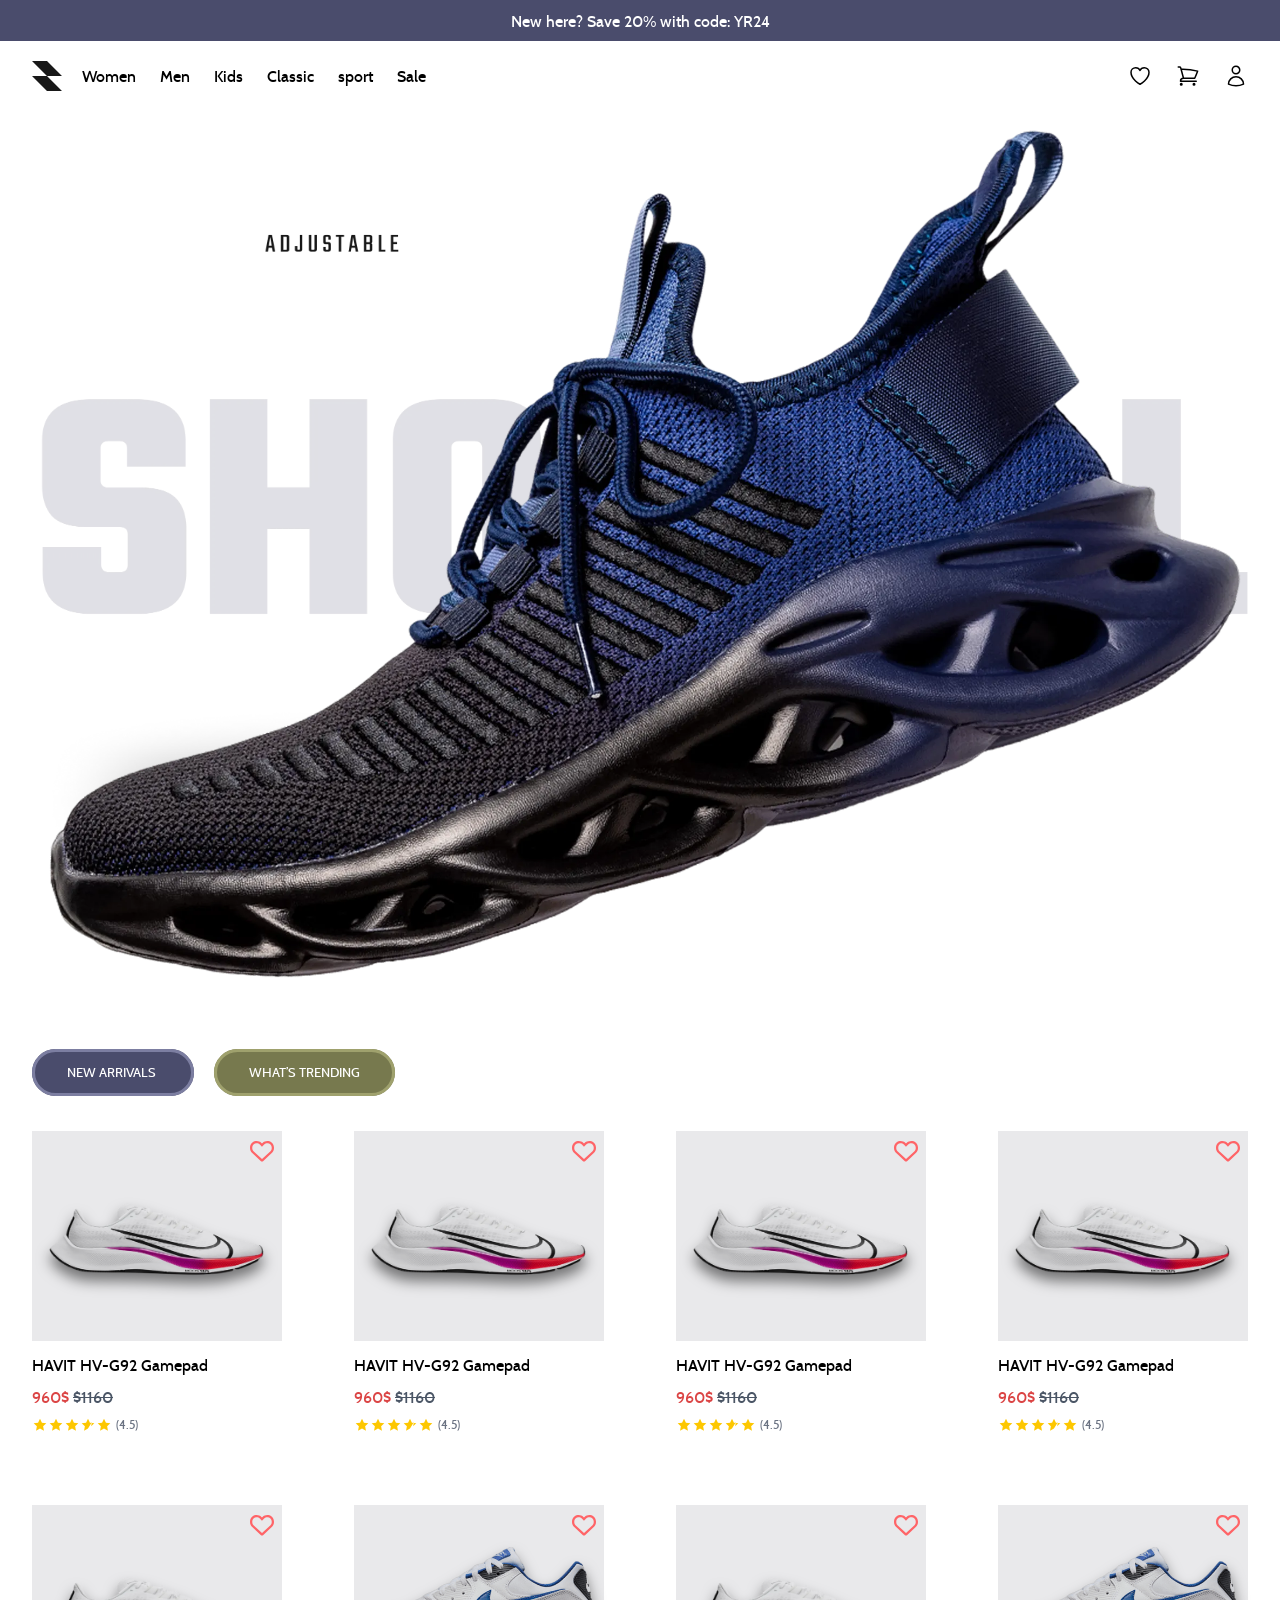
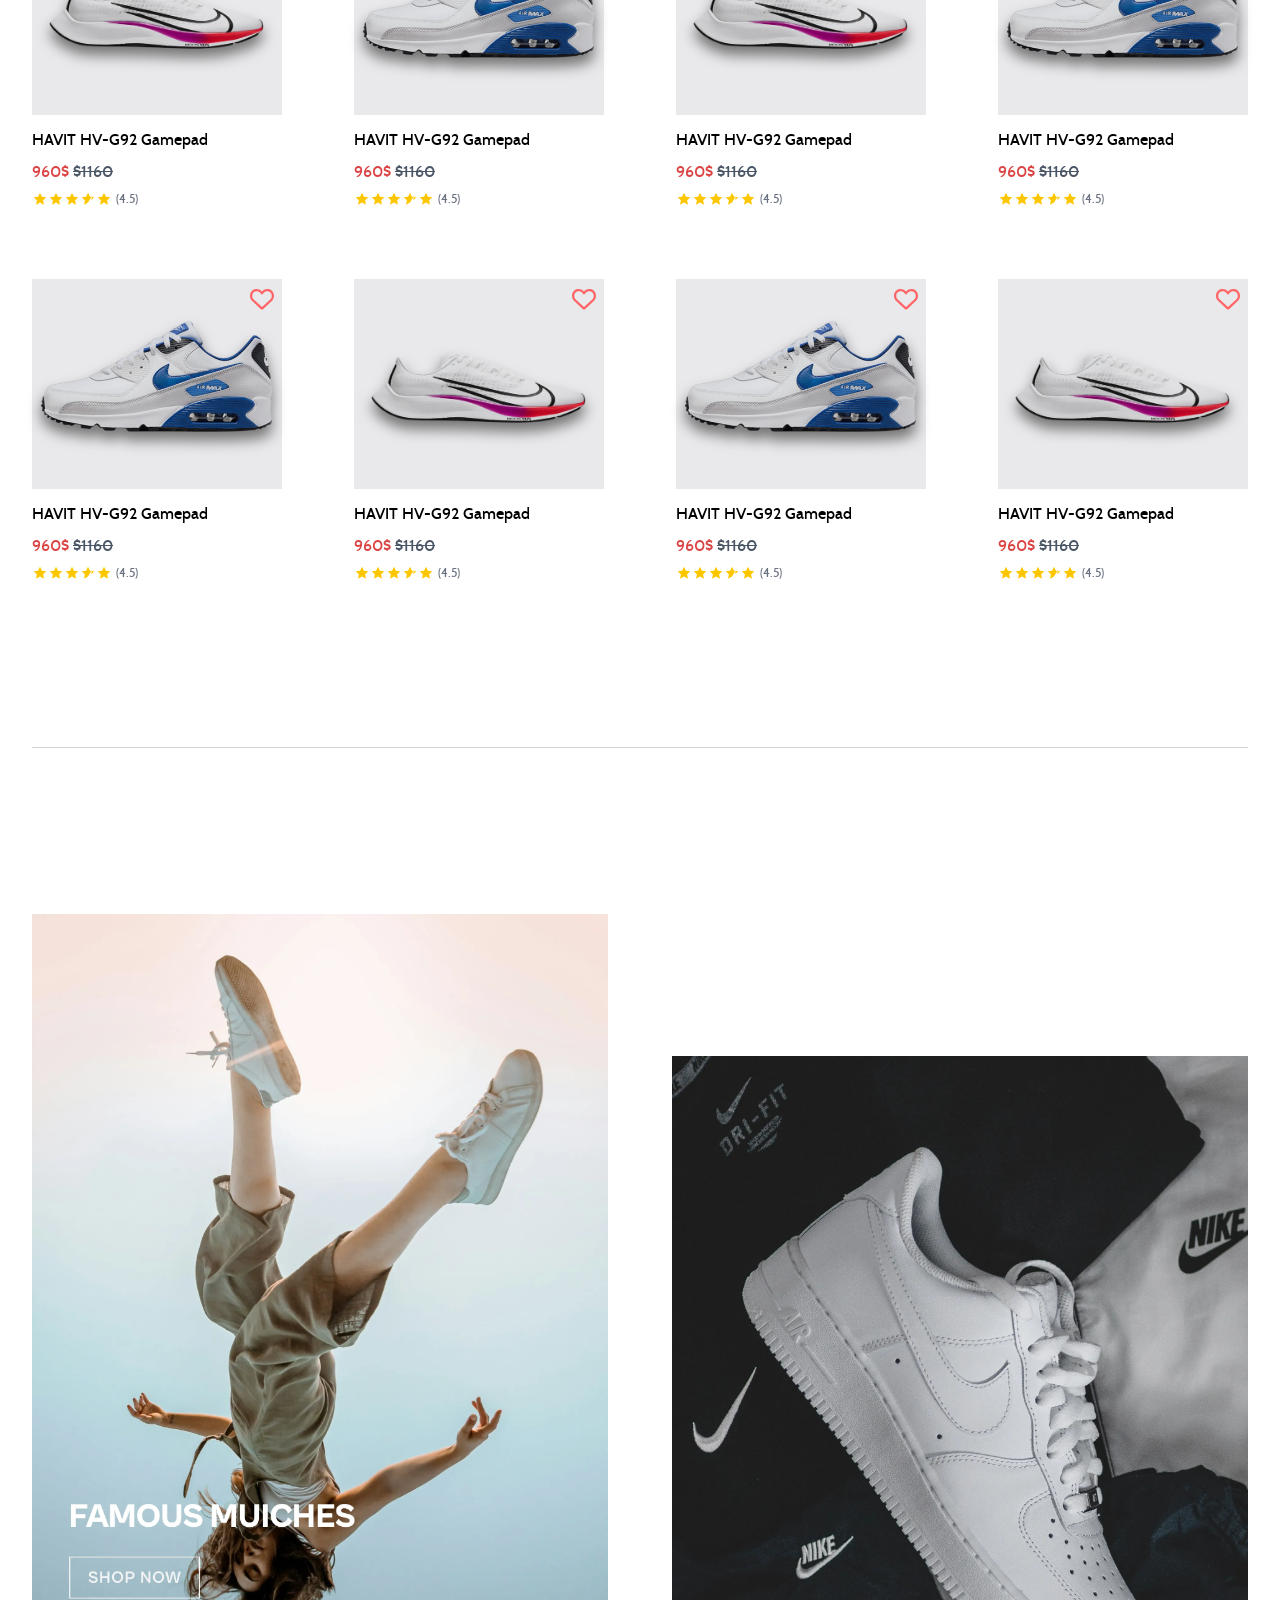
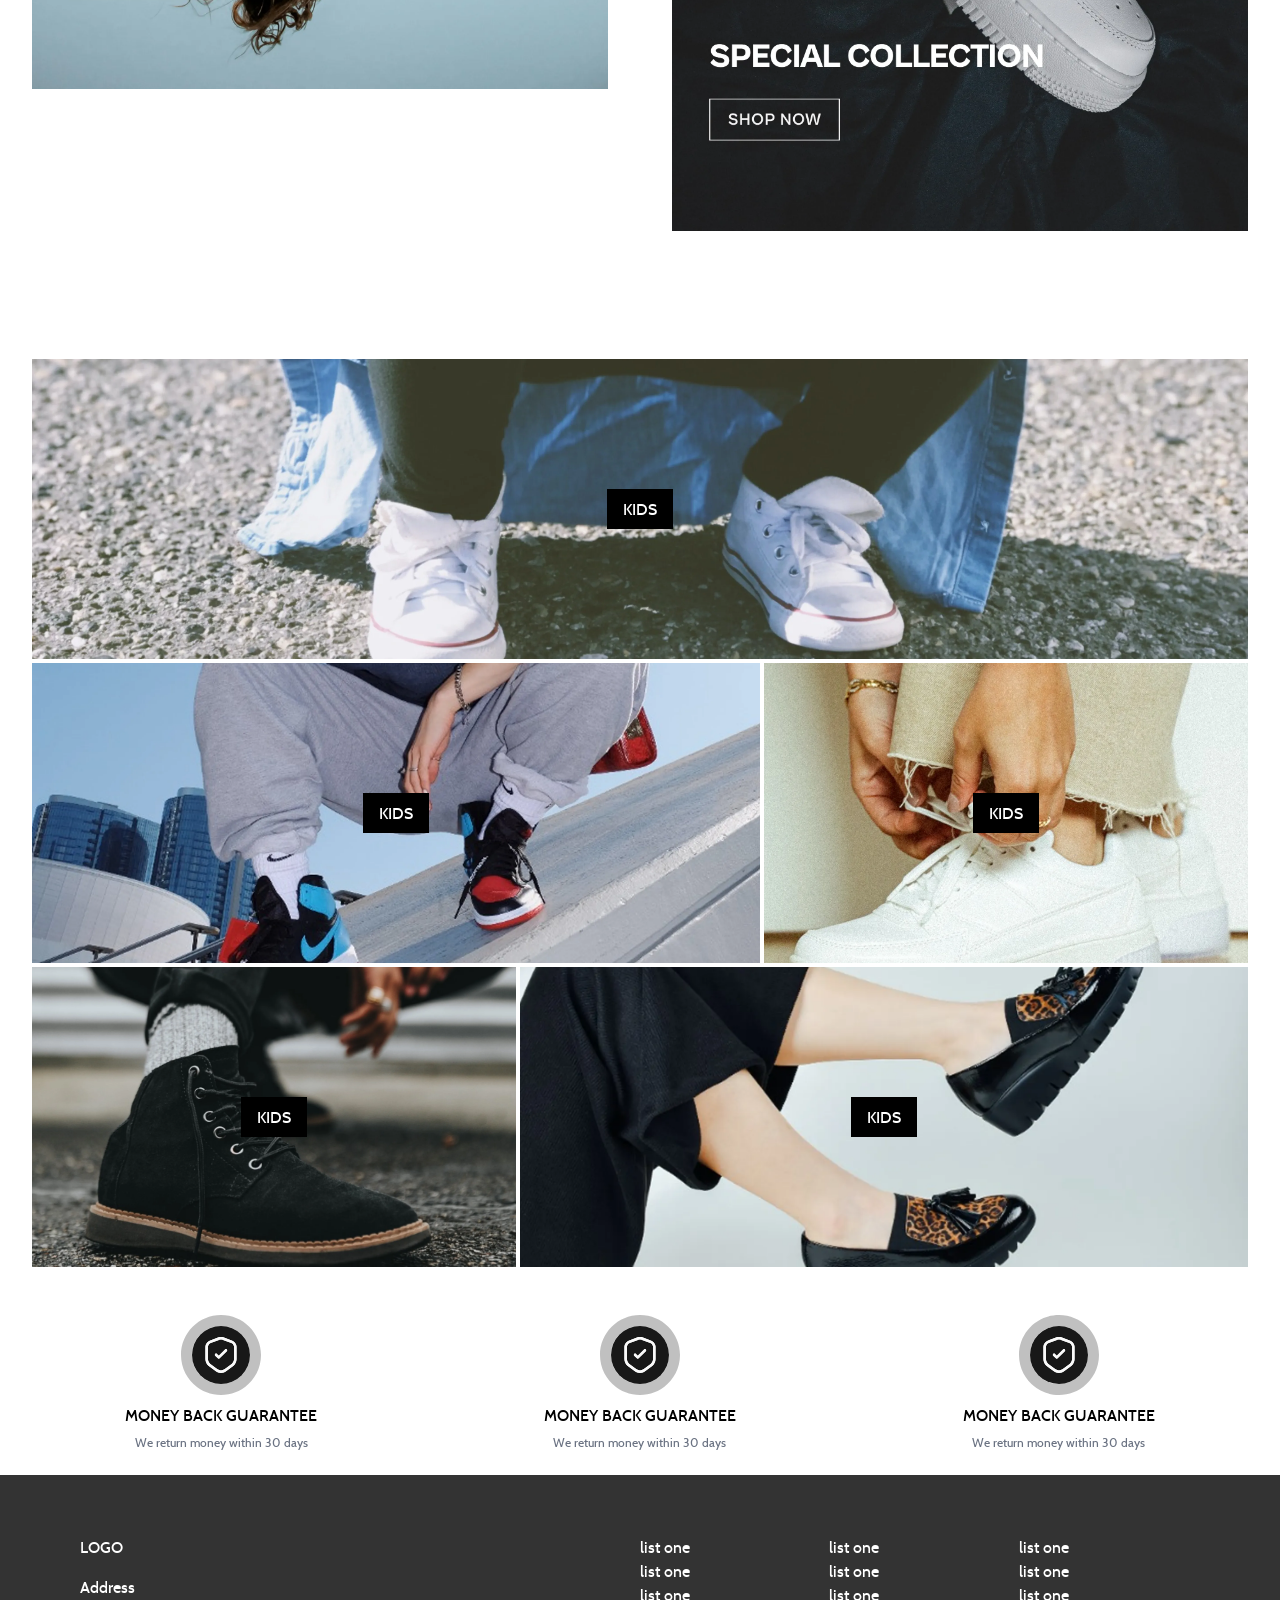
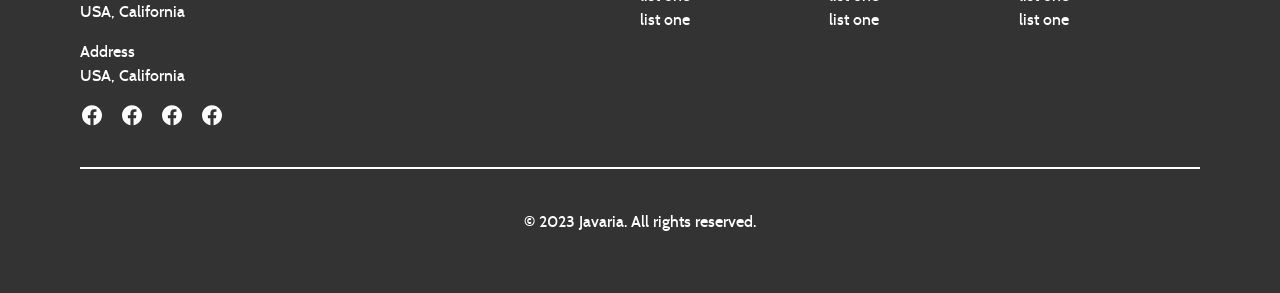
==== commit 78133199: "add footer and fixed bug and some changes..." ====
--- a/index.html
+++ b/index.html
@@ -1242,6 +1242,95 @@
       </section>
     </main>
 
-    <footer class="bg-white antialiased"></footer>
+    <footer class="bg-[#333333] py-[60px] px-[80px] mt-6">
+      <!-- footer item-1 -->
+      <div class="grid grid-cols-1 md:grid-cols-2">
+        <div class="text-white">
+          <h2>LOGO</h2>
+          <div class="my-4">
+            <p>Address</p>
+            <p>USA, California</p>
+          </div>
+          <div class="my-4">
+            <p>Address</p>
+            <p>USA, California</p>
+          </div>
+          <div class="flex gap-4">
+            <svg
+              width="24"
+              height="24"
+              viewBox="0 0 24 24"
+              fill="none"
+              xmlns="http://www.w3.org/2000/svg"
+            >
+              <path
+                d="M22 12.3038C22 6.74719 17.5229 2.24268 12 2.24268C6.47715 2.24268 2 6.74719 2 12.3038C2 17.3255 5.65684 21.4879 10.4375 22.2427V15.2121H7.89844V12.3038H10.4375V10.0872C10.4375 7.56564 11.9305 6.1728 14.2146 6.1728C15.3088 6.1728 16.4531 6.36931 16.4531 6.36931V8.84529H15.1922C13.95 8.84529 13.5625 9.6209 13.5625 10.4166V12.3038H16.3359L15.8926 15.2121H13.5625V22.2427C18.3432 21.4879 22 17.3257 22 12.3038Z"
+                fill="white"
+              />
+            </svg>
+            <svg
+              width="24"
+              height="24"
+              viewBox="0 0 24 24"
+              fill="none"
+              xmlns="http://www.w3.org/2000/svg"
+            >
+              <path
+                d="M22 12.3038C22 6.74719 17.5229 2.24268 12 2.24268C6.47715 2.24268 2 6.74719 2 12.3038C2 17.3255 5.65684 21.4879 10.4375 22.2427V15.2121H7.89844V12.3038H10.4375V10.0872C10.4375 7.56564 11.9305 6.1728 14.2146 6.1728C15.3088 6.1728 16.4531 6.36931 16.4531 6.36931V8.84529H15.1922C13.95 8.84529 13.5625 9.6209 13.5625 10.4166V12.3038H16.3359L15.8926 15.2121H13.5625V22.2427C18.3432 21.4879 22 17.3257 22 12.3038Z"
+                fill="white"
+              />
+            </svg>
+            <svg
+              width="24"
+              height="24"
+              viewBox="0 0 24 24"
+              fill="none"
+              xmlns="http://www.w3.org/2000/svg"
+            >
+              <path
+                d="M22 12.3038C22 6.74719 17.5229 2.24268 12 2.24268C6.47715 2.24268 2 6.74719 2 12.3038C2 17.3255 5.65684 21.4879 10.4375 22.2427V15.2121H7.89844V12.3038H10.4375V10.0872C10.4375 7.56564 11.9305 6.1728 14.2146 6.1728C15.3088 6.1728 16.4531 6.36931 16.4531 6.36931V8.84529H15.1922C13.95 8.84529 13.5625 9.6209 13.5625 10.4166V12.3038H16.3359L15.8926 15.2121H13.5625V22.2427C18.3432 21.4879 22 17.3257 22 12.3038Z"
+                fill="white"
+              />
+            </svg>
+            <svg
+              width="24"
+              height="24"
+              viewBox="0 0 24 24"
+              fill="none"
+              xmlns="http://www.w3.org/2000/svg"
+            >
+              <path
+                d="M22 12.3038C22 6.74719 17.5229 2.24268 12 2.24268C6.47715 2.24268 2 6.74719 2 12.3038C2 17.3255 5.65684 21.4879 10.4375 22.2427V15.2121H7.89844V12.3038H10.4375V10.0872C10.4375 7.56564 11.9305 6.1728 14.2146 6.1728C15.3088 6.1728 16.4531 6.36931 16.4531 6.36931V8.84529H15.1922C13.95 8.84529 13.5625 9.6209 13.5625 10.4166V12.3038H16.3359L15.8926 15.2121H13.5625V22.2427C18.3432 21.4879 22 17.3257 22 12.3038Z"
+                fill="white"
+              />
+            </svg>
+          </div>
+        </div>
+        <div class="grid grid-cols-1 md:grid-cols-3 gap-2 text-white">
+          <ul>
+            <li>list one</li>
+            <li>list one</li>
+            <li>list one</li>
+            <li>list one</li>
+          </ul>
+          <ul>
+            <li>list one</li>
+            <li>list one</li>
+            <li>list one</li>
+            <li>list one</li>
+          </ul>
+          <ul>
+            <li>list one</li>
+            <li>list one</li>
+            <li>list one</li>
+            <li>list one</li>
+          </ul>
+        </div>
+      </div>
+      <!-- footer item-2 -->
+      <div class="border-t-2 border-white  text-center text-white pt-10 mt-10">
+        <p>© 2023 Javaria. All rights reserved.</p>
+      </div>
+    </footer>
   </body>
 </html>
--- a/src/output.css
+++ b/src/output.css
@@ -332,6 +332,9 @@
   .mx-auto {
     margin-inline: auto;
   }
+  .my-4 {
+    margin-block: calc(var(--spacing) * 4);
+  }
   .my-10 {
     margin-block: calc(var(--spacing) * 10);
   }
@@ -341,6 +344,9 @@
   .my-32 {
     margin-block: calc(var(--spacing) * 32);
   }
+  .my-\[60px\] {
+    margin-block: 60px;
+  }
   .-mt-1 {
     margin-top: calc(var(--spacing) * -1);
   }
@@ -352,6 +358,9 @@
   }
   .mt-6 {
     margin-top: calc(var(--spacing) * 6);
+  }
+  .mt-10 {
+    margin-top: calc(var(--spacing) * 10);
   }
   .mt-12 {
     margin-top: calc(var(--spacing) * 12);
@@ -572,6 +581,9 @@
   }
   .gap-10 {
     gap: calc(var(--spacing) * 10);
+  }
+  .gap-12 {
+    gap: calc(var(--spacing) * 12);
   }
   .gap-16 {
     gap: calc(var(--spacing) * 16);
@@ -632,6 +644,14 @@
     border-style: var(--tw-border-style);
     border-width: 3px;
   }
+  .border-t {
+    border-top-style: var(--tw-border-style);
+    border-top-width: 1px;
+  }
+  .border-t-2 {
+    border-top-style: var(--tw-border-style);
+    border-top-width: 2px;
+  }
   .border-b {
     border-bottom-style: var(--tw-border-style);
     border-bottom-width: 1px;
@@ -651,12 +671,18 @@
   .border-gray-300 {
     border-color: var(--color-gray-300);
   }
+  .border-white {
+    border-color: var(--color-white);
+  }
   .bg-\[\#4A4C6C\] {
     background-color: #4A4C6C;
   }
   .bg-\[\#77794E\] {
     background-color: #77794E;
   }
+  .bg-\[\#333333\] {
+    background-color: #333333;
+  }
   .bg-\[\#E9E9EB\] {
     background-color: #E9E9EB;
   }
@@ -714,6 +740,12 @@
   .px-8 {
     padding-inline: calc(var(--spacing) * 8);
   }
+  .px-\[80\] {
+    padding-inline: 80;
+  }
+  .px-\[80px\] {
+    padding-inline: 80px;
+  }
   .py-2 {
     padding-block: calc(var(--spacing) * 2);
   }
@@ -728,6 +760,12 @@
   }
   .py-8 {
     padding-block: calc(var(--spacing) * 8);
+  }
+  .py-\[60px\] {
+    padding-block: 60px;
+  }
+  .pt-10 {
+    padding-top: calc(var(--spacing) * 10);
   }
   .pr-4 {
     padding-right: calc(var(--spacing) * 4);
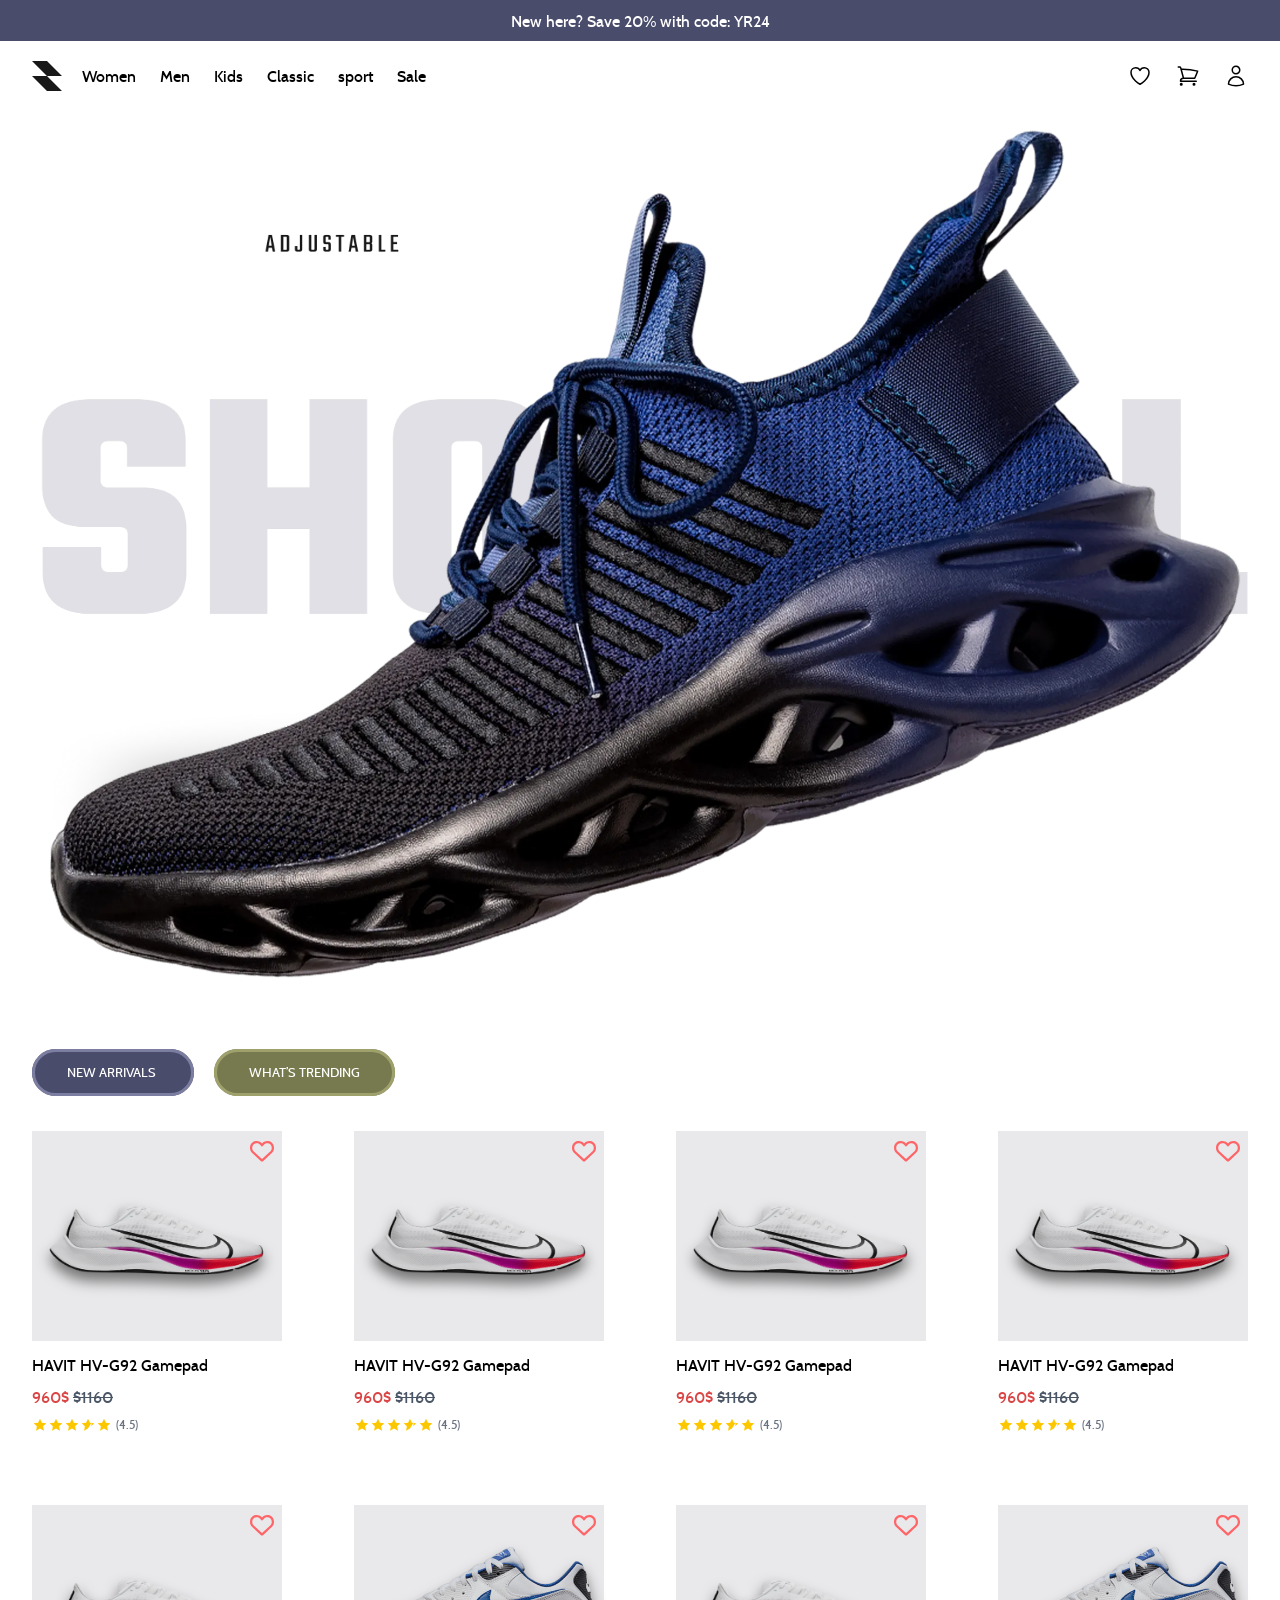
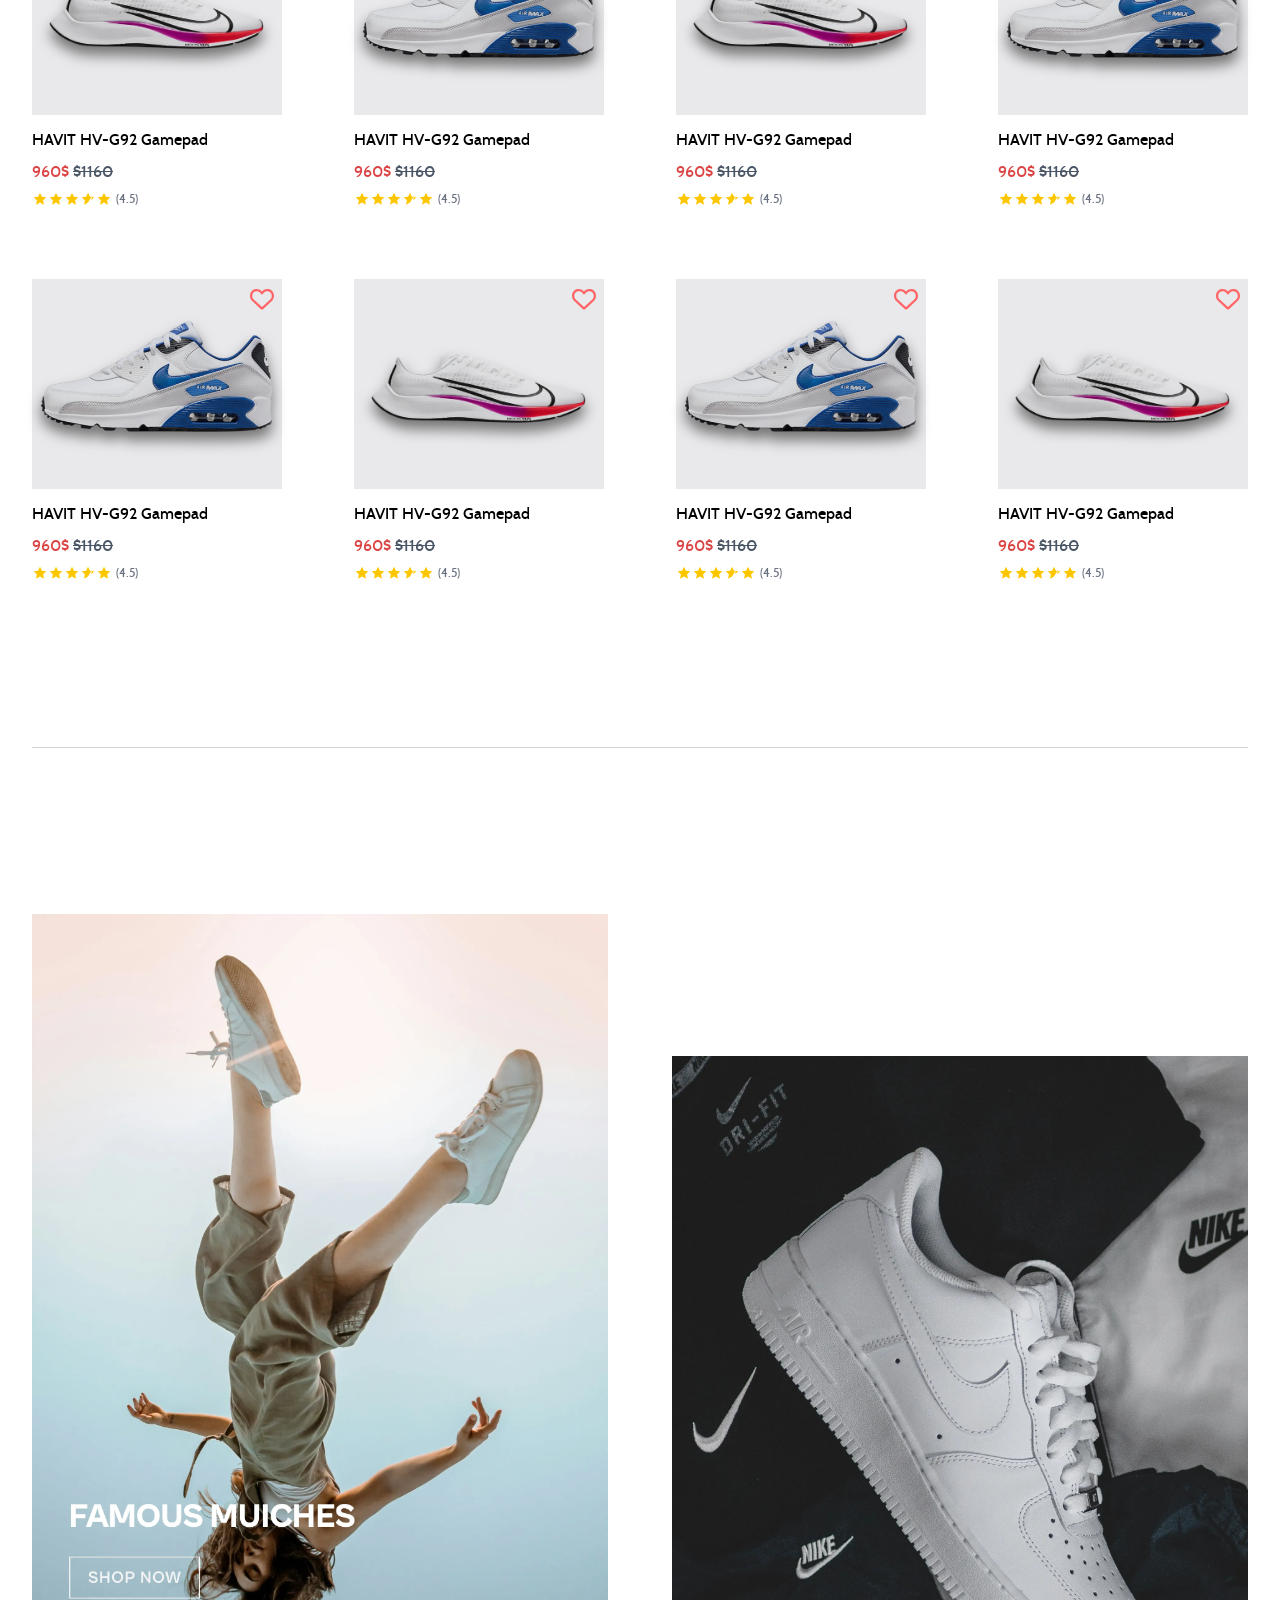
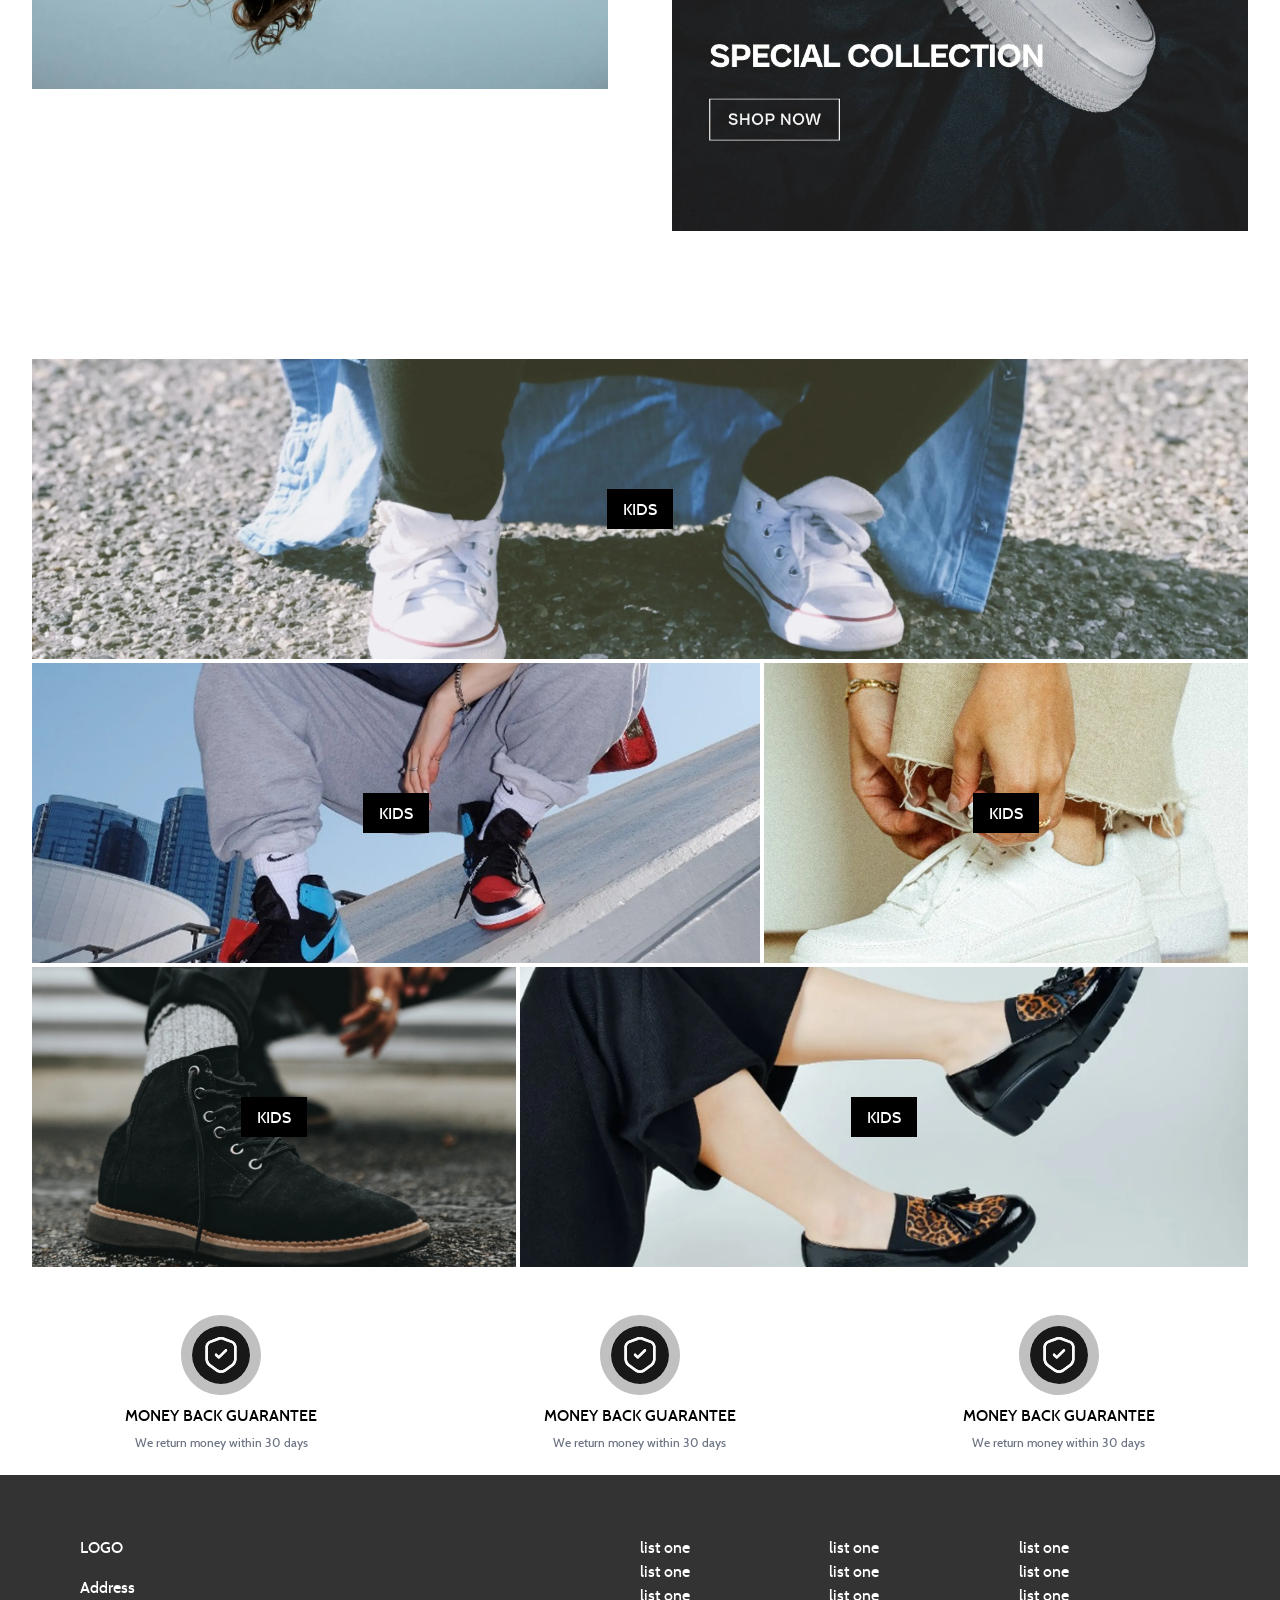
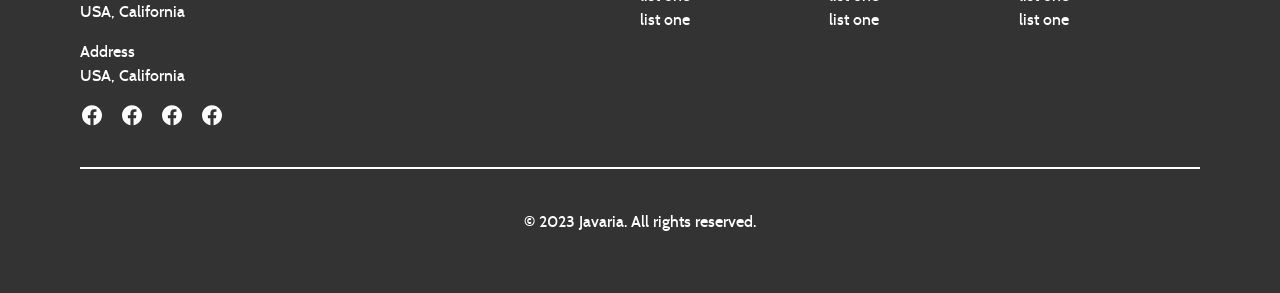
==== commit cee9a67c: "created login page and add animate css for images login and hero section and some changes" ====
--- a/index.html
+++ b/index.html
@@ -3,7 +3,12 @@
   <head>
     <meta charset="UTF-8" />
     <meta name="viewport" content="width=device-width, initial-scale=1.0" />
-    <title>Document</title>
+    <title>Nike Shop</title>
+    <link
+      rel="shortcut icon"
+      href="./public/assets/images/favicon.ico"
+      type="image/x-icon"
+    />
     <link rel="stylesheet" href="./public/font/font.css" />
     <link rel="stylesheet" href="./src/output.css" />
   </head>
@@ -125,7 +130,7 @@
       >
         <img
           src="./public/assets/images/Sport Shoes.webp"
-          class="max-w-full md:h-screen animate-bounc transition duration-700 ease-in-out"
+          class="max-w-full md:h-screen scale-up-center transition duration-700 ease-in-out"
           alt=""
         />
       </section>
@@ -1328,7 +1333,7 @@
         </div>
       </div>
       <!-- footer item-2 -->
-      <div class="border-t-2 border-white  text-center text-white pt-10 mt-10">
+      <div class="border-t-2 border-white text-center text-white pt-10 mt-10">
         <p>© 2023 Javaria. All rights reserved.</p>
       </div>
     </footer>
--- a/src/output.css
+++ b/src/output.css
@@ -9,9 +9,11 @@
     --font-mono: ui-monospace, SFMono-Regular, Menlo, Monaco, Consolas, "Liberation Mono",
       "Courier New", monospace;
     --color-red-400: oklch(70.4% 0.191 22.216);
-    --color-red-500: oklch(63.7% 0.237 25.331);
     --color-yellow-400: oklch(85.2% 0.199 91.936);
+    --color-blue-100: oklch(93.2% 0.032 255.585);
+    --color-blue-300: oklch(80.9% 0.105 251.813);
     --color-blue-500: oklch(62.3% 0.214 259.815);
+    --color-blue-600: oklch(54.6% 0.245 262.881);
     --color-fuchsia-300: oklch(83.3% 0.145 321.434);
     --color-fuchsia-900: oklch(40.1% 0.17 325.612);
     --color-gray-50: oklch(98.5% 0.002 247.839);
@@ -47,10 +49,9 @@
     --font-weight-bold: 700;
     --tracking-tight: -0.025em;
     --leading-tight: 1.25;
+    --radius-md: 0.375rem;
     --radius-lg: 0.5rem;
-    --radius-2xl: 1rem;
     --drop-shadow-xl: 0 9px 7px rgb(0 0 0 / 0.1);
-    --ease-out: cubic-bezier(0, 0, 0.2, 1);
     --ease-in-out: cubic-bezier(0.4, 0, 0.2, 1);
     --default-transition-duration: 150ms;
     --default-transition-timing-function: cubic-bezier(0.4, 0, 0.2, 1);
@@ -224,86 +225,20 @@
   .relative {
     position: relative;
   }
-  .-top-1 {
-    top: calc(var(--spacing) * -1);
-  }
-  .-top-1\/2 {
-    top: calc(calc(1 / 2 * 100%) * -1);
-  }
-  .-top-\[30px\] {
-    top: calc(30px * -1);
-  }
-  .-top-\[40px\] {
-    top: calc(40px * -1);
-  }
-  .-top-\[50px\] {
-    top: calc(50px * -1);
-  }
-  .-top-\[70px\] {
-    top: calc(70px * -1);
-  }
-  .-top-\[100px\] {
-    top: calc(100px * -1);
-  }
   .top-1 {
     top: var(--spacing);
   }
   .top-1\/2 {
     top: calc(1 / 2 * 100%);
   }
-  .right-1 {
-    right: var(--spacing);
-  }
-  .right-1\/2 {
-    right: calc(1 / 2 * 100%);
-  }
-  .right-5 {
-    right: calc(var(--spacing) * 5);
-  }
-  .right-6 {
-    right: calc(var(--spacing) * 6);
-  }
   .-bottom-3 {
     bottom: calc(var(--spacing) * -3);
   }
-  .bottom-5 {
-    bottom: calc(var(--spacing) * 5);
-  }
-  .bottom-6 {
-    bottom: calc(var(--spacing) * 6);
-  }
   .left-1 {
     left: var(--spacing);
   }
   .left-1\/2 {
     left: calc(1 / 2 * 100%);
-  }
-  .left-1\/3 {
-    left: calc(1 / 3 * 100%);
-  }
-  .left-\[50px\] {
-    left: 50px;
-  }
-  .left-\[400px\] {
-    left: 400px;
-  }
-  .left-\[550px\] {
-    left: 550px;
-  }
-  .left-\[560px\] {
-    left: 560px;
-  }
-  .left-\[600px\] {
-    left: 600px;
-  }
-  .col-span-2 {
-    grid-column: span 2 / span 2;
-  }
-  .col-span-3 {
-    grid-column: span 3 / span 3;
-  }
-  .col-span-5 {
-    grid-column: span 5 / span 5;
   }
   .row-start-2 {
     grid-row-start: 2;
@@ -326,6 +261,9 @@
       max-width: 96rem;
     }
   }
+  .m-0 {
+    margin: 0px;
+  }
   .m-auto {
     margin: auto;
   }
@@ -340,12 +278,6 @@
   }
   .my-12 {
     margin-block: calc(var(--spacing) * 12);
-  }
-  .my-32 {
-    margin-block: calc(var(--spacing) * 32);
-  }
-  .my-\[60px\] {
-    margin-block: 60px;
   }
   .-mt-1 {
     margin-top: calc(var(--spacing) * -1);
@@ -448,23 +380,17 @@
   .h-\[70px\] {
     height: 70px;
   }
-  .h-\[100px\] {
-    height: 100px;
-  }
-  .h-\[200px\] {
-    height: 200px;
-  }
   .h-\[210px\] {
     height: 210px;
   }
-  .h-\[250px\] {
-    height: 250px;
-  }
-  .h-\[300px\] {
-    height: 300px;
-  }
   .h-auto {
     height: auto;
+  }
+  .w-1 {
+    width: var(--spacing);
+  }
+  .w-1\/2 {
+    width: calc(1 / 2 * 100%);
   }
   .w-4 {
     width: calc(var(--spacing) * 4);
@@ -525,6 +451,9 @@
     --tw-translate-y: calc(var(--spacing) * 4);
     translate: var(--tw-translate-x) var(--tw-translate-y);
   }
+  .transform {
+    transform: var(--tw-rotate-x,) var(--tw-rotate-y,) var(--tw-rotate-z,) var(--tw-skew-x,) var(--tw-skew-y,);
+  }
   .cursor-pointer {
     cursor: pointer;
   }
@@ -537,9 +466,6 @@
   .grid-cols-2 {
     grid-template-columns: repeat(2, minmax(0, 1fr));
   }
-  .grid-cols-5 {
-    grid-template-columns: repeat(5, minmax(0, 1fr));
-  }
   .flex-col {
     flex-direction: column;
   }
@@ -581,9 +507,6 @@
   }
   .gap-10 {
     gap: calc(var(--spacing) * 10);
-  }
-  .gap-12 {
-    gap: calc(var(--spacing) * 12);
   }
   .gap-16 {
     gap: calc(var(--spacing) * 16);
@@ -624,9 +547,6 @@
   .self-center {
     align-self: center;
   }
-  .overflow-hidden {
-    overflow: hidden;
-  }
   .rounded {
     border-radius: 0.25rem;
   }
@@ -635,6 +555,9 @@
   }
   .rounded-lg {
     border-radius: var(--radius-lg);
+  }
+  .rounded-md {
+    border-radius: var(--radius-md);
   }
   .border {
     border-style: var(--tw-border-style);
@@ -644,10 +567,6 @@
     border-style: var(--tw-border-style);
     border-width: 3px;
   }
-  .border-t {
-    border-top-style: var(--tw-border-style);
-    border-top-width: 1px;
-  }
   .border-t-2 {
     border-top-style: var(--tw-border-style);
     border-top-width: 2px;
@@ -689,6 +608,15 @@
   .bg-black {
     background-color: var(--color-black);
   }
+  .bg-blue-100 {
+    background-color: var(--color-blue-100);
+  }
+  .bg-blue-300 {
+    background-color: var(--color-blue-300);
+  }
+  .bg-blue-600 {
+    background-color: var(--color-blue-600);
+  }
   .bg-gray-50 {
     background-color: var(--color-gray-50);
   }
@@ -716,6 +644,9 @@
   .object-cover {
     object-fit: cover;
   }
+  .p-0 {
+    padding: 0px;
+  }
   .p-2 {
     padding: calc(var(--spacing) * 2);
   }
@@ -728,6 +659,9 @@
   .p-6 {
     padding: calc(var(--spacing) * 6);
   }
+  .p-10 {
+    padding: calc(var(--spacing) * 10);
+  }
   .px-4 {
     padding-inline: calc(var(--spacing) * 4);
   }
@@ -739,9 +673,6 @@
   }
   .px-8 {
     padding-inline: calc(var(--spacing) * 8);
-  }
-  .px-\[80\] {
-    padding-inline: 80;
   }
   .px-\[80px\] {
     padding-inline: 80px;
@@ -834,6 +765,9 @@
   }
   .text-\[\#DB4444\] {
     color: #DB4444;
+  }
+  .text-black {
+    color: var(--color-black);
   }
   .text-gray-300 {
     color: var(--color-gray-300);
@@ -1047,6 +981,9 @@
     .md\:h-screen {
       height: 100vh;
     }
+    .md\:w-1\/2 {
+      width: calc(1 / 2 * 100%);
+    }
     .md\:translate-y-4 {
       --tw-translate-y: calc(var(--spacing) * 4);
       translate: var(--tw-translate-x) var(--tw-translate-y);
@@ -1073,6 +1010,9 @@
       --tw-space-y-reverse: 0;
       margin-block-start: calc(calc(var(--spacing) * 6) * var(--tw-space-y-reverse));
       margin-block-end: calc(calc(var(--spacing) * 6) * calc(1 - var(--tw-space-y-reverse)));
+    }
+    .md\:p-0 {
+      padding: 0px;
     }
     .md\:py-8 {
       padding-block: calc(var(--spacing) * 8);
@@ -1263,6 +1203,30 @@
     }
   }
 }
+.scale-up-center {
+  -webkit-animation: scale-up-center 0.8s cubic-bezier(0.550, 0.085, 0.680, 0.530) both;
+  animation: scale-up-center 0.8s cubic-bezier(0.550, 0.085, 0.680, 0.530) both;
+}
+@-webkit-keyframes scale-up-center {
+  0% {
+    -webkit-transform: scale(0.5);
+    transform: scale(0.5);
+  }
+  100% {
+    -webkit-transform: scale(1);
+    transform: scale(1);
+  }
+}
+@keyframes scale-up-center {
+  0% {
+    -webkit-transform: scale(0.5);
+    transform: scale(0.5);
+  }
+  100% {
+    -webkit-transform: scale(1);
+    transform: scale(1);
+  }
+}
 @property --tw-translate-x {
   syntax: "*";
   inherits: false;
@@ -1277,6 +1241,26 @@
   syntax: "*";
   inherits: false;
   initial-value: 0;
+}
+@property --tw-rotate-x {
+  syntax: "*";
+  inherits: false;
+}
+@property --tw-rotate-y {
+  syntax: "*";
+  inherits: false;
+}
+@property --tw-rotate-z {
+  syntax: "*";
+  inherits: false;
+}
+@property --tw-skew-x {
+  syntax: "*";
+  inherits: false;
+}
+@property --tw-skew-y {
+  syntax: "*";
+  inherits: false;
 }
 @property --tw-space-y-reverse {
   syntax: "*";
@@ -1457,6 +1441,11 @@
       --tw-translate-x: 0;
       --tw-translate-y: 0;
       --tw-translate-z: 0;
+      --tw-rotate-x: initial;
+      --tw-rotate-y: initial;
+      --tw-rotate-z: initial;
+      --tw-skew-x: initial;
+      --tw-skew-y: initial;
       --tw-space-y-reverse: 0;
       --tw-space-x-reverse: 0;
       --tw-border-style: solid;
